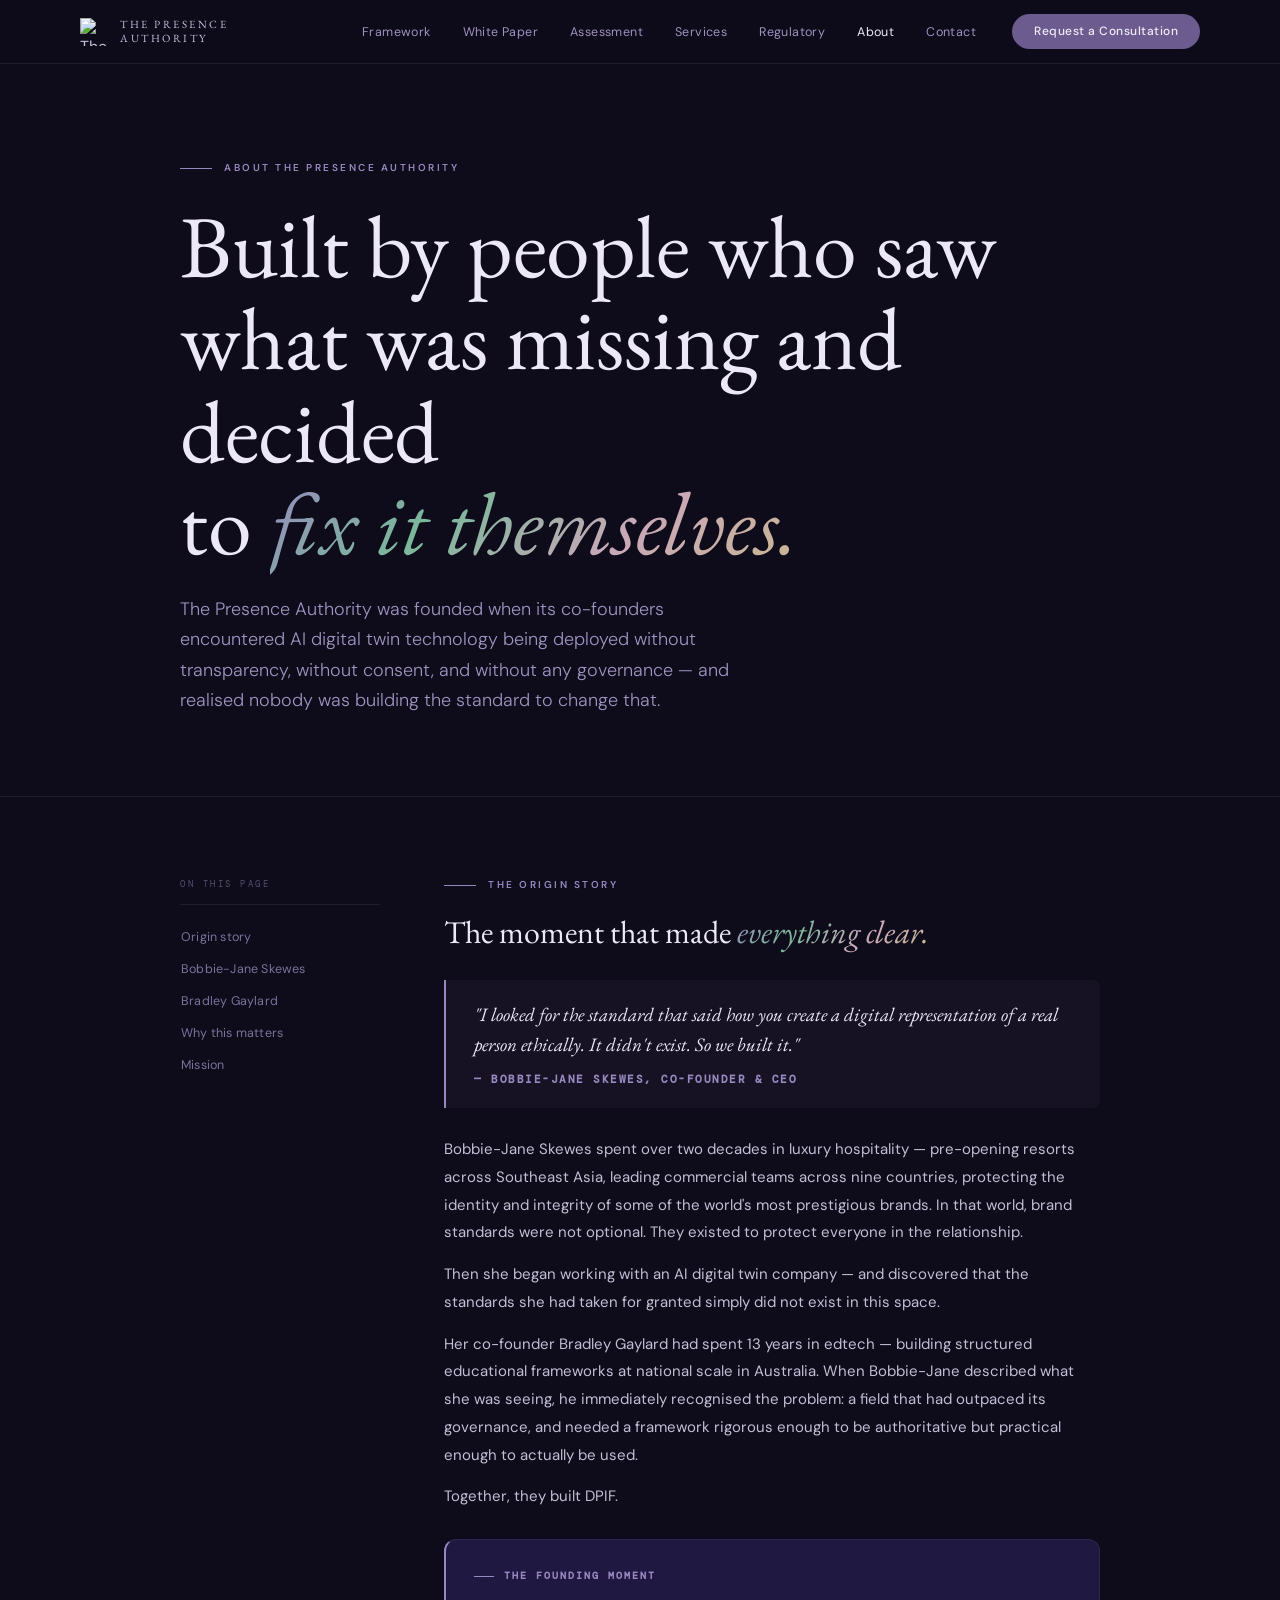
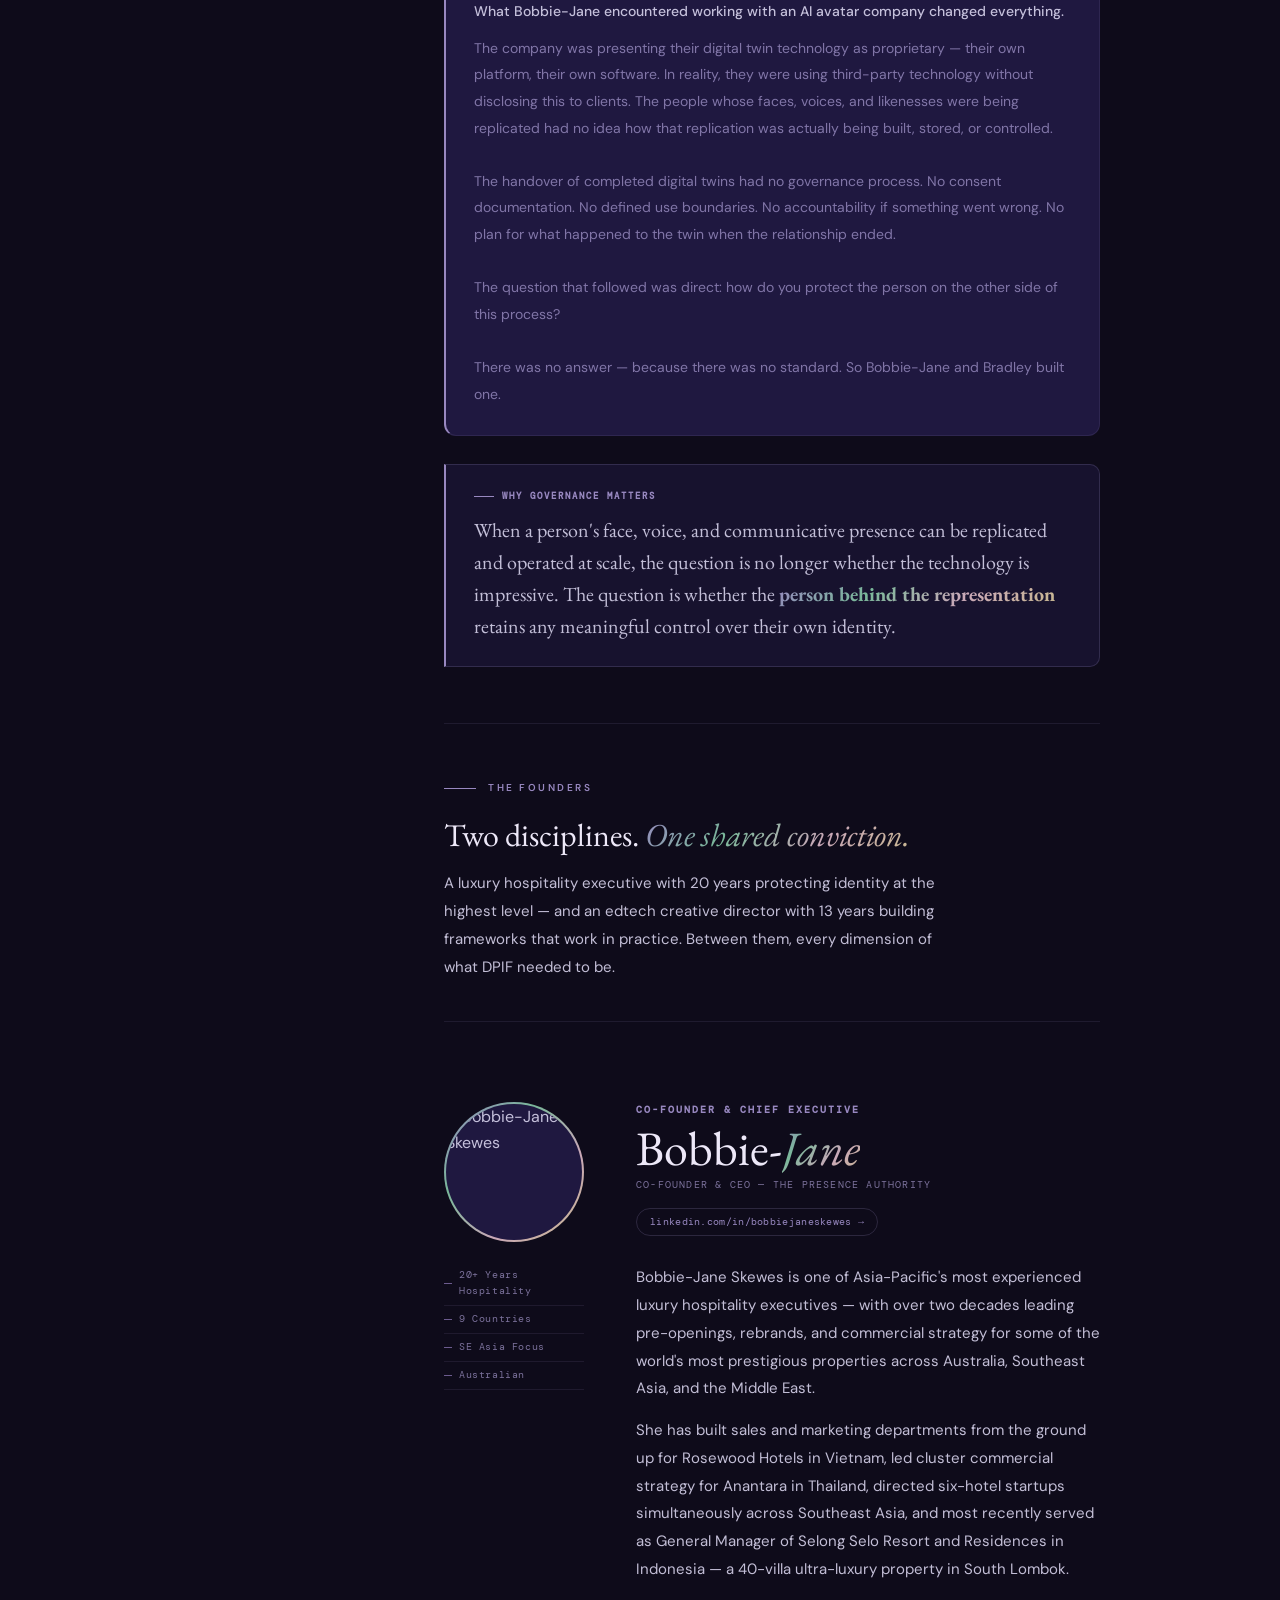
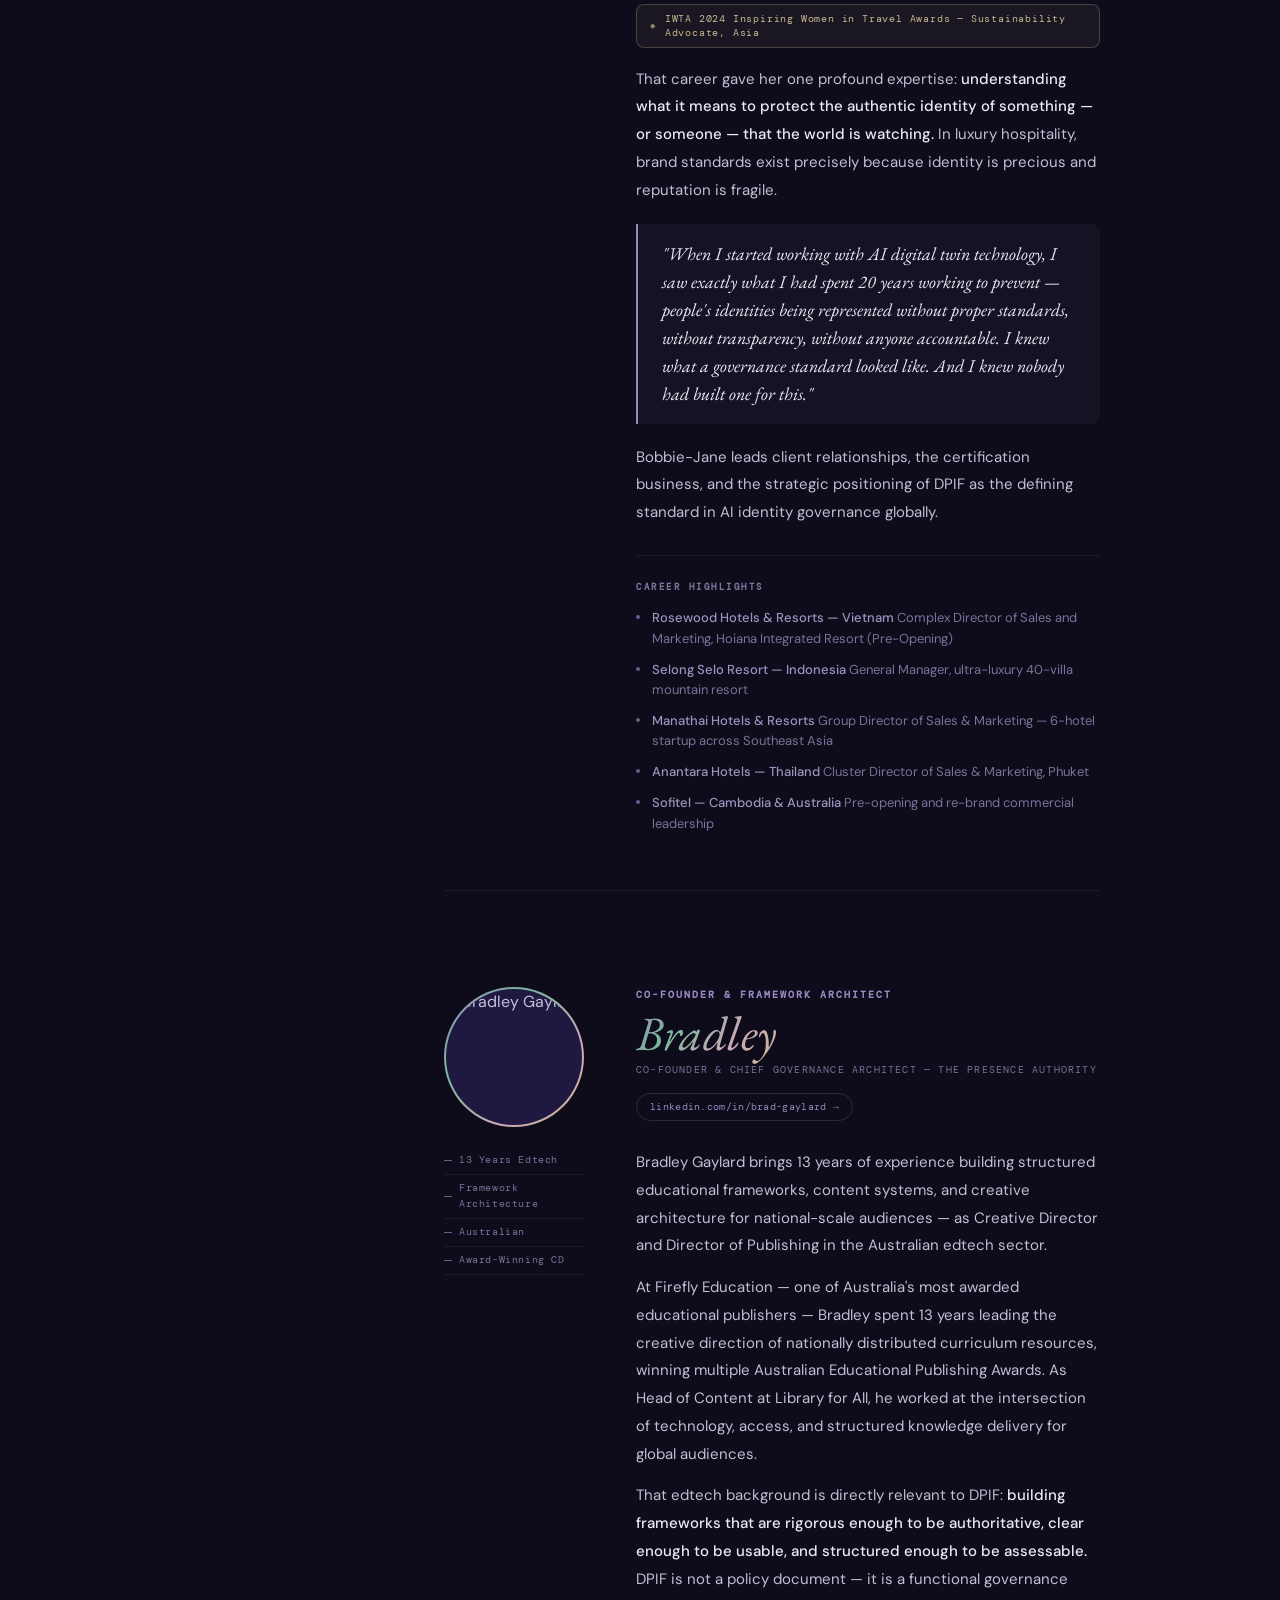
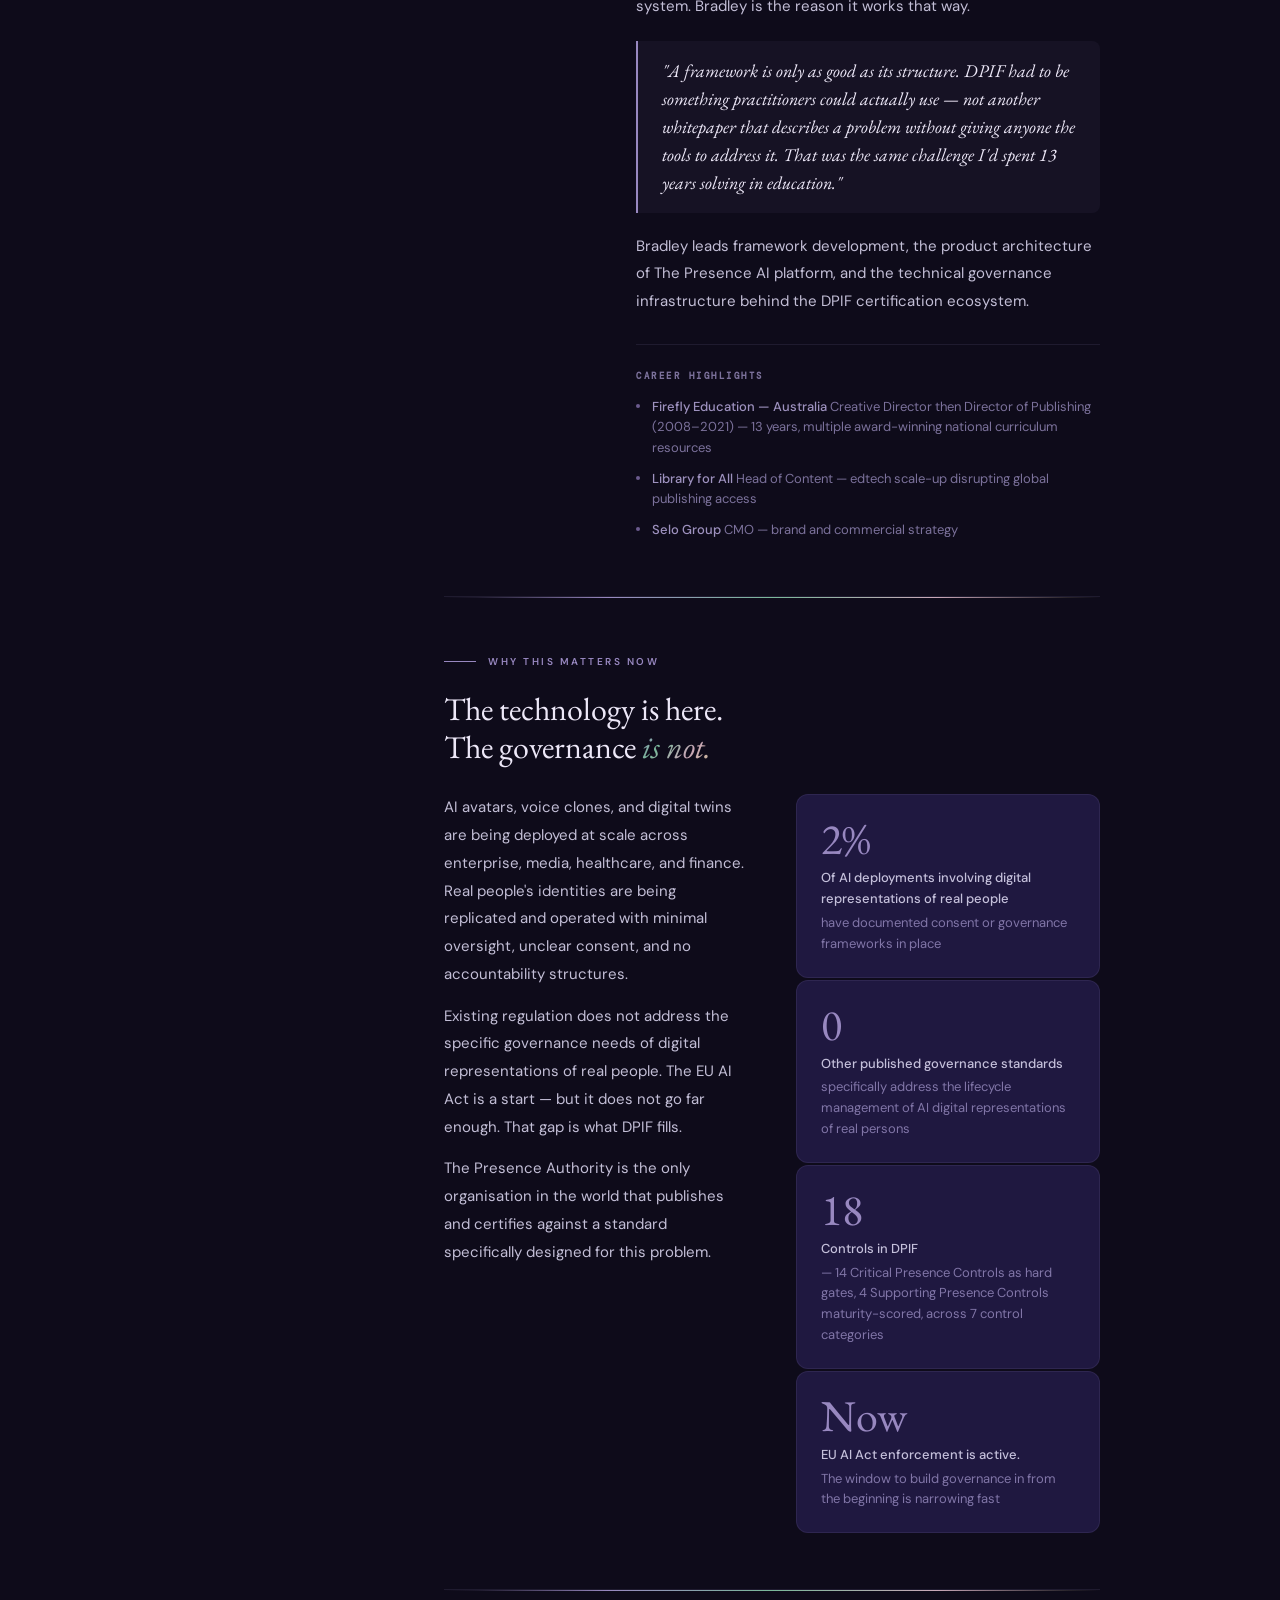
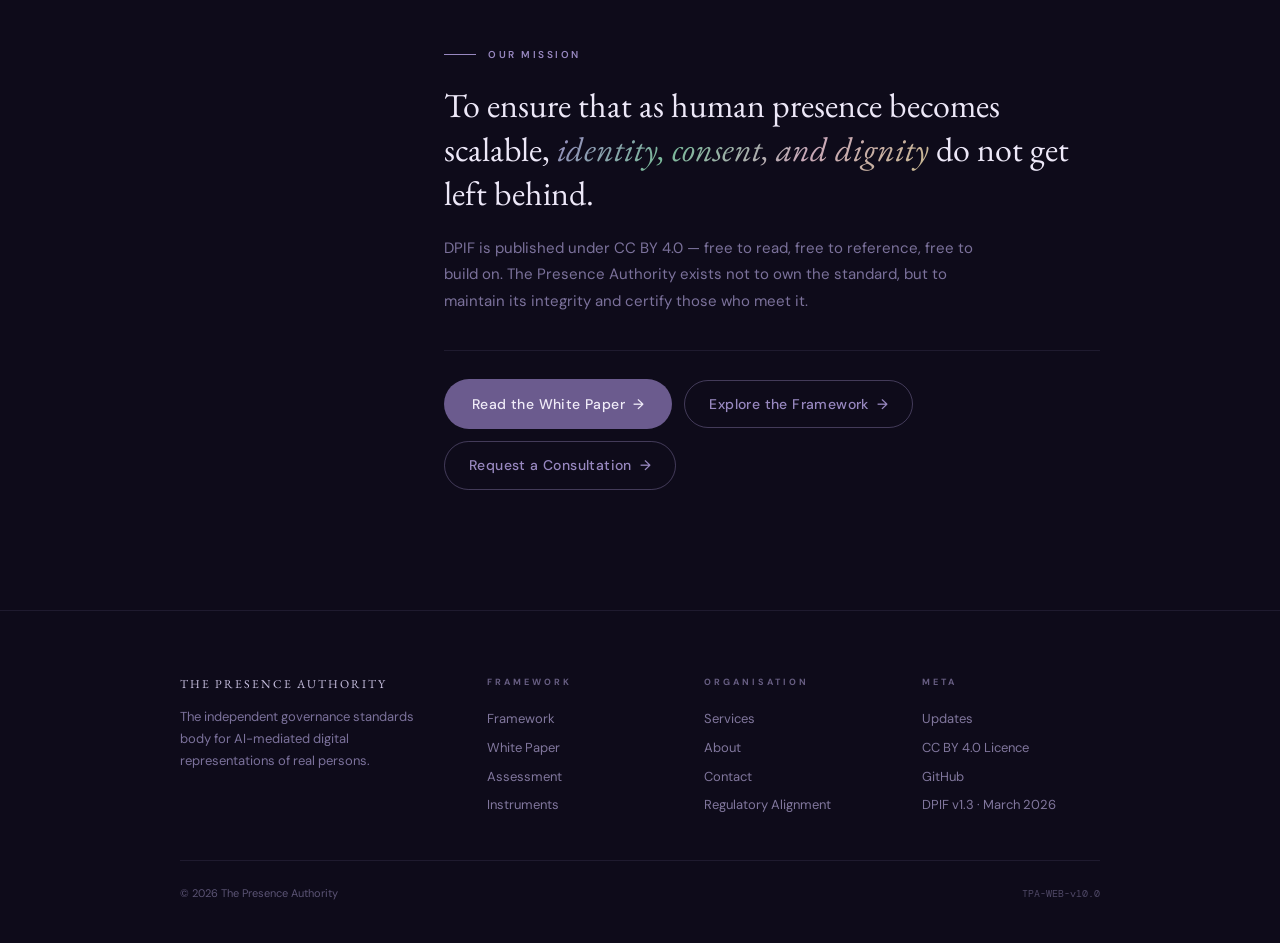
==== site/about.html @ 333753d7 "feat: about page v10 — contact-pattern sidebar, page-layout grid, content-section structure, grad-se" ====
<!DOCTYPE html>
<html lang="en">
<head>
<meta charset="UTF-8">
<meta name="viewport" content="width=device-width,initial-scale=1">
<title>About — The Presence Authority</title>
<meta name="description" content="The Presence Authority was founded when its co-founders encountered AI digital twin technology being deployed without governance — and realised nobody was building the standard to change that. Meet Bobbie-Jane Skewes and Bradley Gaylard.">
<link rel="preconnect" href="https://fonts.googleapis.com">
<link rel="preconnect" href="https://fonts.gstatic.com" crossorigin>
<link href="https://fonts.googleapis.com/css2?family=EB+Garamond:wght@400;500&family=DM+Sans:wght@300;400;500&family=DM+Mono:wght@400&display=swap" rel="stylesheet">
<script type="application/ld+json">
{"@context":"https://schema.org","@type":"AboutPage","name":"About — The Presence Authority","url":"https://thepresenceauthority.pages.dev/about","description":"The Presence Authority is the independent governance standards body for AI-mediated digital representations of real persons. Co-founded by Bobbie-Jane Skewes and Bradley Gaylard in 2025.","about":{"@type":"Organization","name":"The Presence Authority","url":"https://thepresenceauthority.pages.dev","foundingDate":"2025","founders":[{"@type":"Person","name":"Bobbie-Jane Skewes","jobTitle":"Co-Founder & CEO","sameAs":"https://www.linkedin.com/in/bobbiejaneskewes"},{"@type":"Person","name":"Bradley Gaylard","jobTitle":"Co-Founder & Chief Governance Architect","sameAs":"https://www.linkedin.com/in/brad-gaylard"}]}}
</script>
<style>
:root{
  --mid:#0e0b1a;--mid1:#17122e;--mid2:#1f1840;
  --v:#4a3870;--vm:#6b5b8e;--vs:#9888c0;--vp:#f0ecf8;
  --gk:#3d7a5c;--gm:#5a9e7a;--gl:#7ab89a;--gp:#e8f4ef;
  --rm:#c9a8b8;--om:#c8b890;
  --tx:#ede8f8;
  --td:rgba(220,215,240,0.88);
  --tm:rgba(190,176,228,0.82);
  --ts:rgba(176,162,216,0.68);
  --br:rgba(152,136,192,0.12);
  --brm:rgba(152,136,192,0.22);
  --brh:rgba(152,136,192,0.38);
  --fd:'EB Garamond',Georgia,serif;
  --fb:'DM Sans',system-ui,sans-serif;
  --fm:'DM Mono',monospace;
  --gl-left:80px;
  --sidebar-w:200px;
  --sidebar-gap:64px;
}
*,*::before,*::after{box-sizing:border-box;margin:0;padding:0}
html{scroll-behavior:smooth}
body{font-family:var(--fb);background:var(--mid);color:var(--td);line-height:1.6;-webkit-font-smoothing:antialiased;padding-top:64px}
a{color:inherit;text-decoration:none}
img{display:block;max-width:100%}

/* TOPBAR */
.topbar{position:fixed;top:0;left:0;right:0;z-index:500;height:64px;display:flex;align-items:center;padding:0 var(--gl-left);background:rgba(14,11,26,0.88);backdrop-filter:blur(24px);-webkit-backdrop-filter:blur(24px);border-bottom:0.5px solid var(--br);transition:background 0.3s}
.topbar.scrolled{background:rgba(14,11,26,0.97)}
.topbar-logo{display:flex;align-items:center;gap:12px;text-decoration:none;flex-shrink:0}
.topbar-mark{width:28px;height:28px;object-fit:contain}
.topbar-name{font-family:var(--fd);font-size:11px;letter-spacing:2.5px;color:#c8c0e0;text-transform:uppercase;line-height:1.2}
.topbar-nav{display:flex;align-items:center;margin-left:auto}
.topbar-link{padding:8px 16px;font-size:12.5px;font-weight:400;letter-spacing:0.4px;color:var(--tm);text-decoration:none;transition:all 0.2s}
.topbar-link:hover,.topbar-link.active{color:var(--tx)}
.topbar-cta{margin-left:20px;padding:8px 22px;font-family:var(--fb);font-size:12px;font-weight:500;letter-spacing:0.5px;background:var(--vm);color:#f0ecf8;border:none;border-radius:100px;cursor:pointer;transition:all 0.25s;text-decoration:none;white-space:nowrap}
.topbar-cta:hover{background:#7d6ca0;color:#fff;transform:translateY(-1px)}
.nav-toggle{display:none;background:none;border:none;color:var(--tm);cursor:pointer;padding:8px;margin-left:auto}
.nav-toggle svg{width:24px;height:24px;stroke:currentColor;fill:none;stroke-width:1.5}
.mob-menu{display:none;position:fixed;top:64px;right:0;bottom:0;width:280px;background:rgba(14,11,26,0.98);backdrop-filter:blur(24px);border-left:0.5px solid var(--br);padding:32px 28px;flex-direction:column;z-index:499;transform:translateX(100%);transition:transform 0.3s ease}
.mob-menu.open{transform:translateX(0)}
.mob-menu .topbar-link{display:block;padding:14px 0;font-size:15px;border-bottom:0.5px solid var(--br)}
.mob-menu .topbar-cta{margin:24px 0 0;text-align:center;display:block;padding:14px}

/* FOOTER */
.footer{border-top:0.5px solid var(--br);padding:64px 0 40px;background:var(--mid)}
.footer-inner{max-width:1080px;margin:0 auto;padding:0 var(--gl-left)}
.footer-grid{display:grid;grid-template-columns:1.5fr 1fr 1fr 1fr;gap:40px;margin-bottom:40px}
.footer-brand{font-family:var(--fd);font-size:12px;letter-spacing:2px;color:#c8c0e0;text-transform:uppercase;margin-bottom:12px}
.footer-desc{font-size:13px;color:var(--ts);line-height:1.7;max-width:280px}
.footer-heading{font-size:9px;font-weight:700;letter-spacing:3px;text-transform:uppercase;color:rgba(176,162,216,0.55);margin-bottom:16px}
.footer-link{display:block;padding:4px 0;font-size:13px;color:rgba(190,176,228,0.65);text-decoration:none;transition:color 0.2s}
.footer-link:hover{color:var(--tx)}
.footer-bottom{padding-top:24px;border-top:0.5px solid var(--br);display:flex;justify-content:space-between;align-items:center}
.footer-copy{font-size:11px;color:rgba(176,162,216,0.48)}
.footer-ver{font-family:var(--fm);font-size:10px;color:rgba(176,162,216,0.4)}

/* HERO */
.hero{padding:96px 0 80px;border-bottom:0.5px solid var(--br)}
.hero-inner{max-width:1080px;margin:0 auto;padding:0 var(--gl-left)}
.hero-label{font-size:10px;font-weight:600;letter-spacing:2.5px;text-transform:uppercase;color:var(--vs);display:flex;align-items:center;gap:12px;margin-bottom:24px}
.hero-label::before{content:'';width:32px;height:1px;background:var(--vs);flex-shrink:0}
.t-display{font-family:var(--fd);font-size:clamp(52px,7vw,88px);font-weight:400;color:var(--tx);line-height:1.05;margin-bottom:24px}
.t-display em{font-style:italic;background:linear-gradient(135deg,#9888c0,#7ab89a,#c9a8b8,#c8b890);-webkit-background-clip:text;-webkit-text-fill-color:transparent;background-clip:text}
.hero-sub{font-size:18px;font-weight:300;color:var(--tm);line-height:1.7;max-width:560px}

/* GRADIENT SEPARATOR */
.grad-sep{border:none;height:0.5px;background:linear-gradient(90deg,transparent 0%,rgba(152,136,192,0.10) 5%,#9888c0 25%,#7ab89a 50%,#c9a8b8 75%,rgba(200,184,144,0.15) 95%,transparent 100%);margin:0}

/* PAGE LAYOUT */
.page-outer{max-width:1080px;margin:0 auto;padding:0 var(--gl-left)}
.page-layout{display:grid;grid-template-columns:var(--sidebar-w) 1fr;gap:0 var(--sidebar-gap);align-items:start;padding:80px 0 120px}

/* SIDEBAR */
.page-nav{position:sticky;top:88px}
.page-nav-label{font-family:var(--fm);font-size:9px;font-weight:400;letter-spacing:2.5px;text-transform:uppercase;color:rgba(176,162,216,0.45);margin-bottom:16px;padding-bottom:12px;border-bottom:0.5px solid var(--br)}
.page-nav-link{display:block;font-size:12.5px;color:var(--ts);padding:6px 0;letter-spacing:0.2px;transition:color 0.2s;border-left:1.5px solid transparent;padding-left:12px;margin-left:-12px}
.page-nav-link:hover{color:var(--tm)}
.page-nav-link.active{color:var(--vs);border-left-color:var(--vs)}

/* CONTENT SECTIONS */
.content-section{padding:56px 0;border-bottom:0.5px solid var(--br)}
.content-section:last-child{border-bottom:none;padding-bottom:0}
.content-section:first-child{padding-top:0}
.section-label{font-size:10px;font-weight:600;letter-spacing:2.5px;text-transform:uppercase;color:var(--vs);display:flex;align-items:center;gap:12px;margin-bottom:20px}
.section-label::before{content:'';width:32px;height:1px;background:var(--vs);flex-shrink:0}
.section-title{font-family:var(--fd);font-size:32px;font-weight:400;color:var(--tx);line-height:1.2;margin-bottom:16px}
.section-title em{font-style:italic;background:linear-gradient(135deg,#9888c0,#7ab89a,#c9a8b8,#c8b890);-webkit-background-clip:text;-webkit-text-fill-color:transparent;background-clip:text}
.t-body{font-size:15px;color:var(--td);line-height:1.85}

/* PULL QUOTE */
.pull-quote{border-left:2px solid var(--vs);padding:20px 28px;margin:28px 0;background:rgba(152,136,192,0.06);border-radius:0 8px 8px 0}
.pull-quote p{font-family:var(--fd);font-size:19px;font-weight:400;line-height:1.6;color:var(--tx);font-style:italic}
.pull-quote cite{display:block;margin-top:10px;font-size:11px;font-weight:600;letter-spacing:1.5px;text-transform:uppercase;color:var(--vs);font-family:var(--fm);font-style:normal}

/* CALLOUT BLOCK */
.callout-block{background:var(--mid1);border:0.5px solid var(--brm);border-left:2px solid var(--vs);border-radius:0 10px 10px 0;padding:24px 28px;margin-top:28px}
.callout-eyebrow{font-family:var(--fm);font-size:9px;font-weight:600;letter-spacing:2px;text-transform:uppercase;color:var(--vs);margin-bottom:10px;display:flex;align-items:center;gap:8px}
.callout-eyebrow::before{content:'';width:20px;height:1px;background:var(--vs);flex-shrink:0}
.callout-text{font-family:var(--fd);font-size:clamp(16px,1.6vw,20px);line-height:1.6;color:var(--td)}
.callout-text strong{background:linear-gradient(135deg,#9888c0,#7ab89a,#c9a8b8,#c8b890);-webkit-background-clip:text;-webkit-text-fill-color:transparent;background-clip:text}

/* MOMENT CARD */
.moment-card{background:var(--mid2);border:0.5px solid var(--br);border-radius:12px;border-left:2px solid var(--vs);padding:28px;margin:28px 0}
.moment-card-label{font-size:10px;font-weight:600;letter-spacing:2px;text-transform:uppercase;color:var(--vs);font-family:var(--fm);margin-bottom:14px;display:flex;align-items:center;gap:10px}
.moment-card-label::before{content:'';width:20px;height:1px;background:var(--vs);flex-shrink:0}
.moment-card-text{font-size:14px;line-height:1.9;color:var(--ts)}
.moment-card-text strong{color:var(--td);font-weight:500;display:block;margin-bottom:10px;font-size:14px}

/* FOUNDERS INTRO */
.founders-intro{padding-top:56px;margin-bottom:40px;padding-bottom:40px;border-bottom:0.5px solid var(--br)}

/* FOUNDER BLOCK */
.founder-block{display:grid;grid-template-columns:152px 1fr;gap:40px;align-items:start;padding:40px 0;border-bottom:0.5px solid var(--br)}
.founder-block:last-of-type{border-bottom:none;padding-bottom:0}
.founder-sidebar-col{display:flex;flex-direction:column;align-items:flex-start;position:sticky;top:88px}
.founder-photo-wrap{width:140px;height:140px;border-radius:50%;padding:2px;background:linear-gradient(135deg,#9888c0,#7ab89a,#c9a8b8,#c8b890);margin-bottom:20px;flex-shrink:0}
.founder-photo-inner{width:100%;height:100%;border-radius:50%;overflow:hidden;background:var(--mid2)}
.founder-photo-inner img{width:100%;height:100%;object-fit:cover;object-position:center top}
.founder-tags{display:flex;flex-direction:column;width:140px}
.founder-tag{font-size:9.5px;letter-spacing:0.6px;color:var(--ts);font-family:var(--fm);display:flex;align-items:center;gap:7px;padding:6px 0;border-bottom:0.5px solid var(--br)}
.founder-tag::before{content:'';width:8px;height:1px;background:var(--vm);flex-shrink:0}
.founder-bio-eyebrow{font-size:10px;font-weight:600;letter-spacing:2px;text-transform:uppercase;color:var(--vs);font-family:var(--fm);margin-bottom:6px}
.founder-name{font-family:var(--fd);font-size:48px;font-weight:400;line-height:1;color:var(--tx);margin-bottom:5px}
.founder-name em{font-style:italic;background:linear-gradient(135deg,#9888c0,#7ab89a,#c9a8b8,#c8b890);-webkit-background-clip:text;-webkit-text-fill-color:transparent;background-clip:text}
.founder-role{font-size:10px;letter-spacing:1.2px;text-transform:uppercase;color:var(--ts);font-family:var(--fm);margin-bottom:14px}
.founder-linkedin{display:inline-flex;align-items:center;gap:7px;font-size:10px;font-family:var(--fm);color:var(--vs);letter-spacing:0.3px;border:0.5px solid var(--brm);border-radius:100px;padding:5px 13px;margin-bottom:28px;transition:all 0.2s}
.founder-linkedin:hover{border-color:var(--vs);color:var(--vp)}
.bio-p{font-size:15px;line-height:1.85;color:var(--td);margin-bottom:14px}
.bio-p strong{color:var(--tx);font-weight:500}
.bio-quote{border-left:2px solid var(--vs);padding:16px 24px;margin:20px 0;background:rgba(152,136,192,0.06);border-radius:0 8px 8px 0}
.bio-quote p{font-family:var(--fd);font-size:18px;font-weight:400;line-height:1.55;color:var(--tx);font-style:italic}
.award-tag{display:inline-flex;align-items:center;gap:9px;font-family:var(--fm);font-size:10px;letter-spacing:0.8px;color:var(--om);border:0.5px solid rgba(200,184,144,0.28);background:rgba(200,184,144,0.07);border-radius:8px;padding:7px 13px;margin:6px 0 18px;line-height:1.4}
.award-tag::before{content:'◆';font-size:7px;opacity:0.7;flex-shrink:0}
.career-strip{margin-top:28px;padding-top:24px;border-top:0.5px solid var(--br)}
.career-label{font-size:9px;font-weight:600;letter-spacing:2.5px;text-transform:uppercase;color:var(--ts);font-family:var(--fm);margin-bottom:14px}
.career-items{display:flex;flex-direction:column;gap:11px}
.career-item{display:flex;gap:12px;align-items:flex-start}
.career-dot{width:4px;height:4px;border-radius:50%;background:var(--vm);flex-shrink:0;margin-top:7px}
.career-text{font-size:13px;color:var(--ts);line-height:1.55}
.career-text strong{color:var(--tm);font-weight:500}

/* WHY */
.why-grid{display:grid;grid-template-columns:1fr 1fr;gap:48px;align-items:start}
.stat-stack{display:flex;flex-direction:column;gap:2px}
.stat-card{background:var(--mid2);border:0.5px solid var(--br);border-radius:12px;padding:22px 24px;transition:border-color 0.25s}
.stat-card:hover{border-color:var(--brm)}
.stat-num{font-family:var(--fd);font-size:44px;font-weight:400;color:var(--vs);line-height:1;margin-bottom:7px}
.stat-label{font-size:13px;line-height:1.6;color:var(--ts)}
.stat-label strong{color:var(--td);display:block;margin-bottom:3px;font-weight:500}

/* MISSION */
.mission-statement{font-family:var(--fd);font-size:clamp(22px,3vw,34px);font-weight:400;line-height:1.3;color:var(--tx);margin:20px 0 20px}
.mission-statement em{font-style:italic;background:linear-gradient(135deg,#9888c0,#7ab89a,#c9a8b8,#c8b890);-webkit-background-clip:text;-webkit-text-fill-color:transparent;background-clip:text}
.mission-sub{font-size:15px;line-height:1.75;color:var(--ts);max-width:540px;margin-bottom:36px}
.cta-row{display:flex;align-items:center;gap:12px;flex-wrap:wrap;padding-top:28px;border-top:0.5px solid var(--br)}

/* BUTTONS */
.btn{display:inline-flex;align-items:center;gap:8px;font-family:var(--fb);font-weight:500;letter-spacing:0.4px;border-radius:100px;text-decoration:none;transition:all 0.25s;cursor:pointer;border:none}
.btn-p{background:var(--vm);color:#f0ecf8;padding:14px 28px;font-size:14px}
.btn-p:hover{background:#7d6ca0;color:#fff;transform:translateY(-1px)}
.btn-g{background:transparent;color:var(--vs);padding:12px 24px;font-size:14px;border:0.5px solid var(--brh)}
.btn-g:hover{border-color:var(--vs);color:var(--tx)}
.btn-arrow::after{content:' →'}

/* RESPONSIVE */
@media(max-width:1024px){:root{--gl-left:40px;--sidebar-gap:48px}}
@media(max-width:900px){
  .topbar-nav,.topbar-cta{display:none}
  .nav-toggle{display:block}
  .mob-menu{display:flex}
  .page-layout{grid-template-columns:1fr;padding:56px 0 80px}
  .page-nav{display:none}
  .why-grid{grid-template-columns:1fr;gap:40px}
  .founder-block{grid-template-columns:1fr;gap:28px}
  .founder-sidebar-col{position:static;flex-direction:row;align-items:center;gap:20px;flex-wrap:wrap}
  .founder-tags{width:auto;flex-direction:row;flex-wrap:wrap}
  .founder-tag{border-bottom:none;padding:4px 8px}
  .footer-grid{grid-template-columns:1fr 1fr;gap:32px}
}
@media(max-width:640px){
  :root{--gl-left:24px}
  .hero{padding:72px 0 56px}
  .founder-name{font-size:38px}
  .founder-photo-wrap{width:100px;height:100px}
  .footer-grid{grid-template-columns:1fr}
  .cta-row{flex-direction:column;align-items:flex-start}
}
@media(max-width:480px){:root{--gl-left:16px}}
</style>
</head>
<body>

<nav class="topbar" id="topbar">
  <a href="/" class="topbar-logo">
    <img src="https://pub-b09d0e49daa44353a978b47c9766659e.r2.dev/mandala/icon/tpa-mandala-icon-v1-trans-500x500.png" alt="The Presence Authority" class="topbar-mark">
    <span class="topbar-name">The Presence<br>Authority</span>
  </a>
  <div class="topbar-nav">
    <a href="/framework" class="topbar-link">Framework</a>
    <a href="/white-paper" class="topbar-link">White Paper</a>
    <a href="/assessment" class="topbar-link">Assessment</a>
    <a href="/services" class="topbar-link">Services</a>
    <a href="/regulatory-alignment" class="topbar-link">Regulatory</a>
    <a href="/about" class="topbar-link active">About</a>
    <a href="/contact" class="topbar-link">Contact</a>
  </div>
  <a href="https://calendly.com/bradley-thepresenceauthority/30min" class="topbar-cta" target="_blank" rel="noopener">Request a Consultation</a>
  <button class="nav-toggle" id="navToggle" aria-label="Menu">
    <svg viewBox="0 0 24 24"><line x1="3" y1="6" x2="21" y2="6"/><line x1="3" y1="12" x2="21" y2="12"/><line x1="3" y1="18" x2="21" y2="18"/></svg>
  </button>
</nav>
<div class="mob-menu" id="mobMenu">
  <a href="/framework" class="topbar-link">Framework</a>
  <a href="/white-paper" class="topbar-link">White Paper</a>
  <a href="/assessment" class="topbar-link">Assessment</a>
  <a href="/services" class="topbar-link">Services</a>
  <a href="/regulatory-alignment" class="topbar-link">Regulatory</a>
  <a href="/about" class="topbar-link active">About</a>
  <a href="/contact" class="topbar-link">Contact</a>
  <a href="https://calendly.com/bradley-thepresenceauthority/30min" class="topbar-cta" target="_blank" rel="noopener">Request a Consultation</a>
</div>

<!-- HERO (full-bleed, no sidebar) -->
<div class="hero">
  <div class="hero-inner">
    <div class="hero-label">About The Presence Authority</div>
    <h1 class="t-display">Built by people who saw<br>what was missing and decided<br>to <em>fix it themselves.</em></h1>
    <p class="hero-sub">The Presence Authority was founded when its co-founders encountered AI digital twin technology being deployed without transparency, without consent, and without any governance — and realised nobody was building the standard to change that.</p>
  </div>
</div>

<hr class="grad-sep">

<!-- BODY: SIDEBAR + MAIN -->
<div class="page-outer">
  <div class="page-layout">

    <nav class="page-nav" aria-label="On this page">
      <div class="page-nav-label">On this page</div>
      <a href="#origin"      class="page-nav-link">Origin story</a>
      <a href="#bobbie-jane" class="page-nav-link">Bobbie-Jane Skewes</a>
      <a href="#bradley"     class="page-nav-link">Bradley Gaylard</a>
      <a href="#why"         class="page-nav-link">Why this matters</a>
      <a href="#mission"     class="page-nav-link">Mission</a>
    </nav>

    <main>

      <!-- ORIGIN STORY -->
      <section class="content-section" id="origin">
        <span class="section-label">The Origin Story</span>
        <h2 class="section-title">The moment that made <em>everything clear.</em></h2>
        <div class="pull-quote">
          <p>"I looked for the standard that said how you create a digital representation of a real person ethically. It didn't exist. So we built it."</p>
          <cite>— Bobbie-Jane Skewes, Co-Founder &amp; CEO</cite>
        </div>
        <p class="t-body" style="margin-bottom:14px">Bobbie-Jane Skewes spent over two decades in luxury hospitality — pre-opening resorts across Southeast Asia, leading commercial teams across nine countries, protecting the identity and integrity of some of the world's most prestigious brands. In that world, brand standards were not optional. They existed to protect everyone in the relationship.</p>
        <p class="t-body" style="margin-bottom:14px">Then she began working with an AI digital twin company — and discovered that the standards she had taken for granted simply did not exist in this space.</p>
        <p class="t-body" style="margin-bottom:14px">Her co-founder Bradley Gaylard had spent 13 years in edtech — building structured educational frameworks at national scale in Australia. When Bobbie-Jane described what she was seeing, he immediately recognised the problem: a field that had outpaced its governance, and needed a framework rigorous enough to be authoritative but practical enough to actually be used.</p>
        <p class="t-body" style="margin-bottom:28px">Together, they built DPIF.</p>
        <div class="moment-card">
          <div class="moment-card-label">The Founding Moment</div>
          <div class="moment-card-text">
            <strong>What Bobbie-Jane encountered working with an AI avatar company changed everything.</strong>
            The company was presenting their digital twin technology as proprietary — their own platform, their own software. In reality, they were using third-party technology without disclosing this to clients. The people whose faces, voices, and likenesses were being replicated had no idea how that replication was actually being built, stored, or controlled.<br><br>
            The handover of completed digital twins had no governance process. No consent documentation. No defined use boundaries. No accountability if something went wrong. No plan for what happened to the twin when the relationship ended.<br><br>
            The question that followed was direct: how do you protect the person on the other side of this process?<br><br>
            There was no answer — because there was no standard. So Bobbie-Jane and Bradley built one.
          </div>
        </div>
        <div class="callout-block">
          <div class="callout-eyebrow">Why Governance Matters</div>
          <p class="callout-text">When a person's face, voice, and communicative presence can be replicated and operated at scale, the question is no longer whether the technology is impressive. The question is whether the <strong>person behind the representation</strong> retains any meaningful control over their own identity.</p>
        </div>
      </section>

      <hr class="grad-sep">

      <!-- FOUNDERS INTRO -->
      <div class="founders-intro">
        <span class="section-label">The Founders</span>
        <h2 class="section-title">Two disciplines. <em>One shared conviction.</em></h2>
        <p class="t-body" style="max-width:520px;margin-top:4px">A luxury hospitality executive with 20 years protecting identity at the highest level — and an edtech creative director with 13 years building frameworks that work in practice. Between them, every dimension of what DPIF needed to be.</p>
      </div>

      <!-- BOBBIE-JANE -->
      <section class="content-section" id="bobbie-jane" style="padding-top:0;border-top:none">
        <div class="founder-block">
          <div class="founder-sidebar-col">
            <div class="founder-photo-wrap">
              <div class="founder-photo-inner">
                <img src="https://pub-b09d0e49daa44353a978b47c9766659e.r2.dev/Profiles/bobbie_profile.jpg" alt="Bobbie-Jane Skewes">
              </div>
            </div>
            <div class="founder-tags">
              <span class="founder-tag">20+ Years Hospitality</span>
              <span class="founder-tag">9 Countries</span>
              <span class="founder-tag">SE Asia Focus</span>
              <span class="founder-tag">Australian</span>
            </div>
          </div>
          <div>
            <div class="founder-bio-eyebrow">Co-Founder &amp; Chief Executive</div>
            <div class="founder-name">Bobbie-<em>Jane</em></div>
            <div class="founder-role">Co-Founder &amp; CEO — The Presence Authority</div>
            <a href="https://www.linkedin.com/in/bobbiejaneskewes" class="founder-linkedin" target="_blank" rel="noopener">linkedin.com/in/bobbiejaneskewes →</a>
            <p class="bio-p">Bobbie-Jane Skewes is one of Asia-Pacific's most experienced luxury hospitality executives — with over two decades leading pre-openings, rebrands, and commercial strategy for some of the world's most prestigious properties across Australia, Southeast Asia, and the Middle East.</p>
            <p class="bio-p">She has built sales and marketing departments from the ground up for Rosewood Hotels in Vietnam, led cluster commercial strategy for Anantara in Thailand, directed six-hotel startups simultaneously across Southeast Asia, and most recently served as General Manager of Selong Selo Resort and Residences in Indonesia — a 40-villa ultra-luxury property in South Lombok.</p>
            <div class="award-tag">IWTA 2024 Inspiring Women in Travel Awards — Sustainability Advocate, Asia</div>
            <p class="bio-p">That career gave her one profound expertise: <strong>understanding what it means to protect the authentic identity of something — or someone — that the world is watching.</strong> In luxury hospitality, brand standards exist precisely because identity is precious and reputation is fragile.</p>
            <div class="bio-quote">
              <p>"When I started working with AI digital twin technology, I saw exactly what I had spent 20 years working to prevent — people's identities being represented without proper standards, without transparency, without anyone accountable. I knew what a governance standard looked like. And I knew nobody had built one for this."</p>
            </div>
            <p class="bio-p">Bobbie-Jane leads client relationships, the certification business, and the strategic positioning of DPIF as the defining standard in AI identity governance globally.</p>
            <div class="career-strip">
              <div class="career-label">Career Highlights</div>
              <div class="career-items">
                <div class="career-item"><div class="career-dot"></div><div class="career-text"><strong>Rosewood Hotels &amp; Resorts — Vietnam</strong> Complex Director of Sales and Marketing, Hoiana Integrated Resort (Pre-Opening)</div></div>
                <div class="career-item"><div class="career-dot"></div><div class="career-text"><strong>Selong Selo Resort — Indonesia</strong> General Manager, ultra-luxury 40-villa mountain resort</div></div>
                <div class="career-item"><div class="career-dot"></div><div class="career-text"><strong>Manathai Hotels &amp; Resorts</strong> Group Director of Sales &amp; Marketing — 6-hotel startup across Southeast Asia</div></div>
                <div class="career-item"><div class="career-dot"></div><div class="career-text"><strong>Anantara Hotels — Thailand</strong> Cluster Director of Sales &amp; Marketing, Phuket</div></div>
                <div class="career-item"><div class="career-dot"></div><div class="career-text"><strong>Sofitel — Cambodia &amp; Australia</strong> Pre-opening and re-brand commercial leadership</div></div>
              </div>
            </div>
          </div>
        </div>
      </section>

      <hr class="grad-sep">

      <!-- BRADLEY -->
      <section class="content-section" id="bradley">
        <div class="founder-block" style="border-bottom:none;padding-bottom:0">
          <div class="founder-sidebar-col">
            <div class="founder-photo-wrap">
              <div class="founder-photo-inner">
                <img src="https://pub-b09d0e49daa44353a978b47c9766659e.r2.dev/Profiles/brad_profile.jpg" alt="Bradley Gaylard">
              </div>
            </div>
            <div class="founder-tags">
              <span class="founder-tag">13 Years Edtech</span>
              <span class="founder-tag">Framework Architecture</span>
              <span class="founder-tag">Australian</span>
              <span class="founder-tag">Award-Winning CD</span>
            </div>
          </div>
          <div>
            <div class="founder-bio-eyebrow">Co-Founder &amp; Framework Architect</div>
            <div class="founder-name"><em>Bradley</em></div>
            <div class="founder-role">Co-Founder &amp; Chief Governance Architect — The Presence Authority</div>
            <a href="https://www.linkedin.com/in/brad-gaylard" class="founder-linkedin" target="_blank" rel="noopener">linkedin.com/in/brad-gaylard →</a>
            <p class="bio-p">Bradley Gaylard brings 13 years of experience building structured educational frameworks, content systems, and creative architecture for national-scale audiences — as Creative Director and Director of Publishing in the Australian edtech sector.</p>
            <p class="bio-p">At Firefly Education — one of Australia's most awarded educational publishers — Bradley spent 13 years leading the creative direction of nationally distributed curriculum resources, winning multiple Australian Educational Publishing Awards. As Head of Content at Library for All, he worked at the intersection of technology, access, and structured knowledge delivery for global audiences.</p>
            <p class="bio-p">That edtech background is directly relevant to DPIF: <strong>building frameworks that are rigorous enough to be authoritative, clear enough to be usable, and structured enough to be assessable.</strong> DPIF is not a policy document — it is a functional governance system. Bradley is the reason it works that way.</p>
            <div class="bio-quote">
              <p>"A framework is only as good as its structure. DPIF had to be something practitioners could actually use — not another whitepaper that describes a problem without giving anyone the tools to address it. That was the same challenge I'd spent 13 years solving in education."</p>
            </div>
            <p class="bio-p">Bradley leads framework development, the product architecture of The Presence AI platform, and the technical governance infrastructure behind the DPIF certification ecosystem.</p>
            <div class="career-strip">
              <div class="career-label">Career Highlights</div>
              <div class="career-items">
                <div class="career-item"><div class="career-dot"></div><div class="career-text"><strong>Firefly Education — Australia</strong> Creative Director then Director of Publishing (2008–2021) — 13 years, multiple award-winning national curriculum resources</div></div>
                <div class="career-item"><div class="career-dot"></div><div class="career-text"><strong>Library for All</strong> Head of Content — edtech scale-up disrupting global publishing access</div></div>
                <div class="career-item"><div class="career-dot"></div><div class="career-text"><strong>Selo Group</strong> CMO — brand and commercial strategy</div></div>
              </div>
            </div>
          </div>
        </div>
      </section>

      <hr class="grad-sep">

      <!-- WHY THIS MATTERS -->
      <section class="content-section" id="why">
        <span class="section-label">Why This Matters Now</span>
        <h2 class="section-title">The technology is here.<br>The governance <em>is not.</em></h2>
        <div class="why-grid" style="margin-top:28px">
          <div>
            <p class="t-body" style="margin-bottom:14px">AI avatars, voice clones, and digital twins are being deployed at scale across enterprise, media, healthcare, and finance. Real people's identities are being replicated and operated with minimal oversight, unclear consent, and no accountability structures.</p>
            <p class="t-body" style="margin-bottom:14px">Existing regulation does not address the specific governance needs of digital representations of real people. The EU AI Act is a start — but it does not go far enough. That gap is what DPIF fills.</p>
            <p class="t-body">The Presence Authority is the only organisation in the world that publishes and certifies against a standard specifically designed for this problem.</p>
          </div>
          <div class="stat-stack">
            <div class="stat-card"><div class="stat-num">2%</div><div class="stat-label"><strong>Of AI deployments involving digital representations of real people</strong> have documented consent or governance frameworks in place</div></div>
            <div class="stat-card"><div class="stat-num">0</div><div class="stat-label"><strong>Other published governance standards</strong> specifically address the lifecycle management of AI digital representations of real persons</div></div>
            <div class="stat-card"><div class="stat-num">18</div><div class="stat-label"><strong>Controls in DPIF</strong> — 14 Critical Presence Controls as hard gates, 4 Supporting Presence Controls maturity-scored, across 7 control categories</div></div>
            <div class="stat-card"><div class="stat-num">Now</div><div class="stat-label"><strong>EU AI Act enforcement is active.</strong> The window to build governance in from the beginning is narrowing fast</div></div>
          </div>
        </div>
      </section>

      <hr class="grad-sep">

      <!-- MISSION -->
      <section class="content-section" id="mission">
        <span class="section-label">Our Mission</span>
        <div class="mission-statement">To ensure that as human presence becomes scalable, <em>identity, consent, and dignity</em> do not get left behind.</div>
        <p class="mission-sub">DPIF is published under CC BY 4.0 — free to read, free to reference, free to build on. The Presence Authority exists not to own the standard, but to maintain its integrity and certify those who meet it.</p>
        <div class="cta-row">
          <a href="/white-paper" class="btn btn-p btn-arrow">Read the White Paper</a>
          <a href="/framework" class="btn btn-g btn-arrow">Explore the Framework</a>
          <a href="https://calendly.com/bradley-thepresenceauthority/30min" class="btn btn-g btn-arrow" target="_blank" rel="noopener">Request a Consultation</a>
        </div>
      </section>

    </main>
  </div>
</div>

<footer class="footer">
  <div class="footer-inner">
    <div class="footer-grid">
      <div>
        <div class="footer-brand">The Presence Authority</div>
        <p class="footer-desc">The independent governance standards body for AI-mediated digital representations of real persons.</p>
      </div>
      <div>
        <div class="footer-heading">Framework</div>
        <a href="/framework" class="footer-link">Framework</a>
        <a href="/white-paper" class="footer-link">White Paper</a>
        <a href="/assessment" class="footer-link">Assessment</a>
        <a href="/framework#instruments" class="footer-link">Instruments</a>
      </div>
      <div>
        <div class="footer-heading">Organisation</div>
        <a href="/services" class="footer-link">Services</a>
        <a href="/about" class="footer-link">About</a>
        <a href="/contact" class="footer-link">Contact</a>
        <a href="/regulatory-alignment" class="footer-link">Regulatory Alignment</a>
      </div>
      <div>
        <div class="footer-heading">Meta</div>
        <a href="/updates" class="footer-link">Updates</a>
        <a href="https://creativecommons.org/licenses/by/4.0/deed.en" class="footer-link">CC BY 4.0 Licence</a>
        <a href="https://github.com/PresenceAuthority/DPIF" class="footer-link">GitHub</a>
        <span class="footer-link" style="cursor:default">DPIF v1.3 · March 2026</span>
      </div>
    </div>
    <div class="footer-bottom">
      <span class="footer-copy">© 2026 The Presence Authority</span>
      <span class="footer-ver">TPA-WEB-v10.0</span>
    </div>
  </div>
</footer>

<script>
const topbar = document.getElementById('topbar');
let ticking = false;
window.addEventListener('scroll', () => {
  if (!ticking) {
    requestAnimationFrame(() => {
      topbar.classList.toggle('scrolled', window.scrollY > 20);
      ticking = false;
    });
    ticking = true;
  }
}, { passive: true });

document.getElementById('navToggle').addEventListener('click', () => {
  document.getElementById('mobMenu').classList.toggle('open');
});

/* Sidebar active state — identical to contact page */
const sections = document.querySelectorAll('[id]');
const navLinks = document.querySelectorAll('.page-nav-link');
const observer = new IntersectionObserver((entries) => {
  entries.forEach(entry => {
    if (entry.isIntersecting) {
      navLinks.forEach(l => l.classList.remove('active'));
      const active = document.querySelector(`.page-nav-link[href="#${entry.target.id}"]`);
      if (active) active.classList.add('active');
    }
  });
}, { rootMargin: '-20% 0px -70% 0px' });
sections.forEach(s => observer.observe(s));
</script>
</body>
</html>
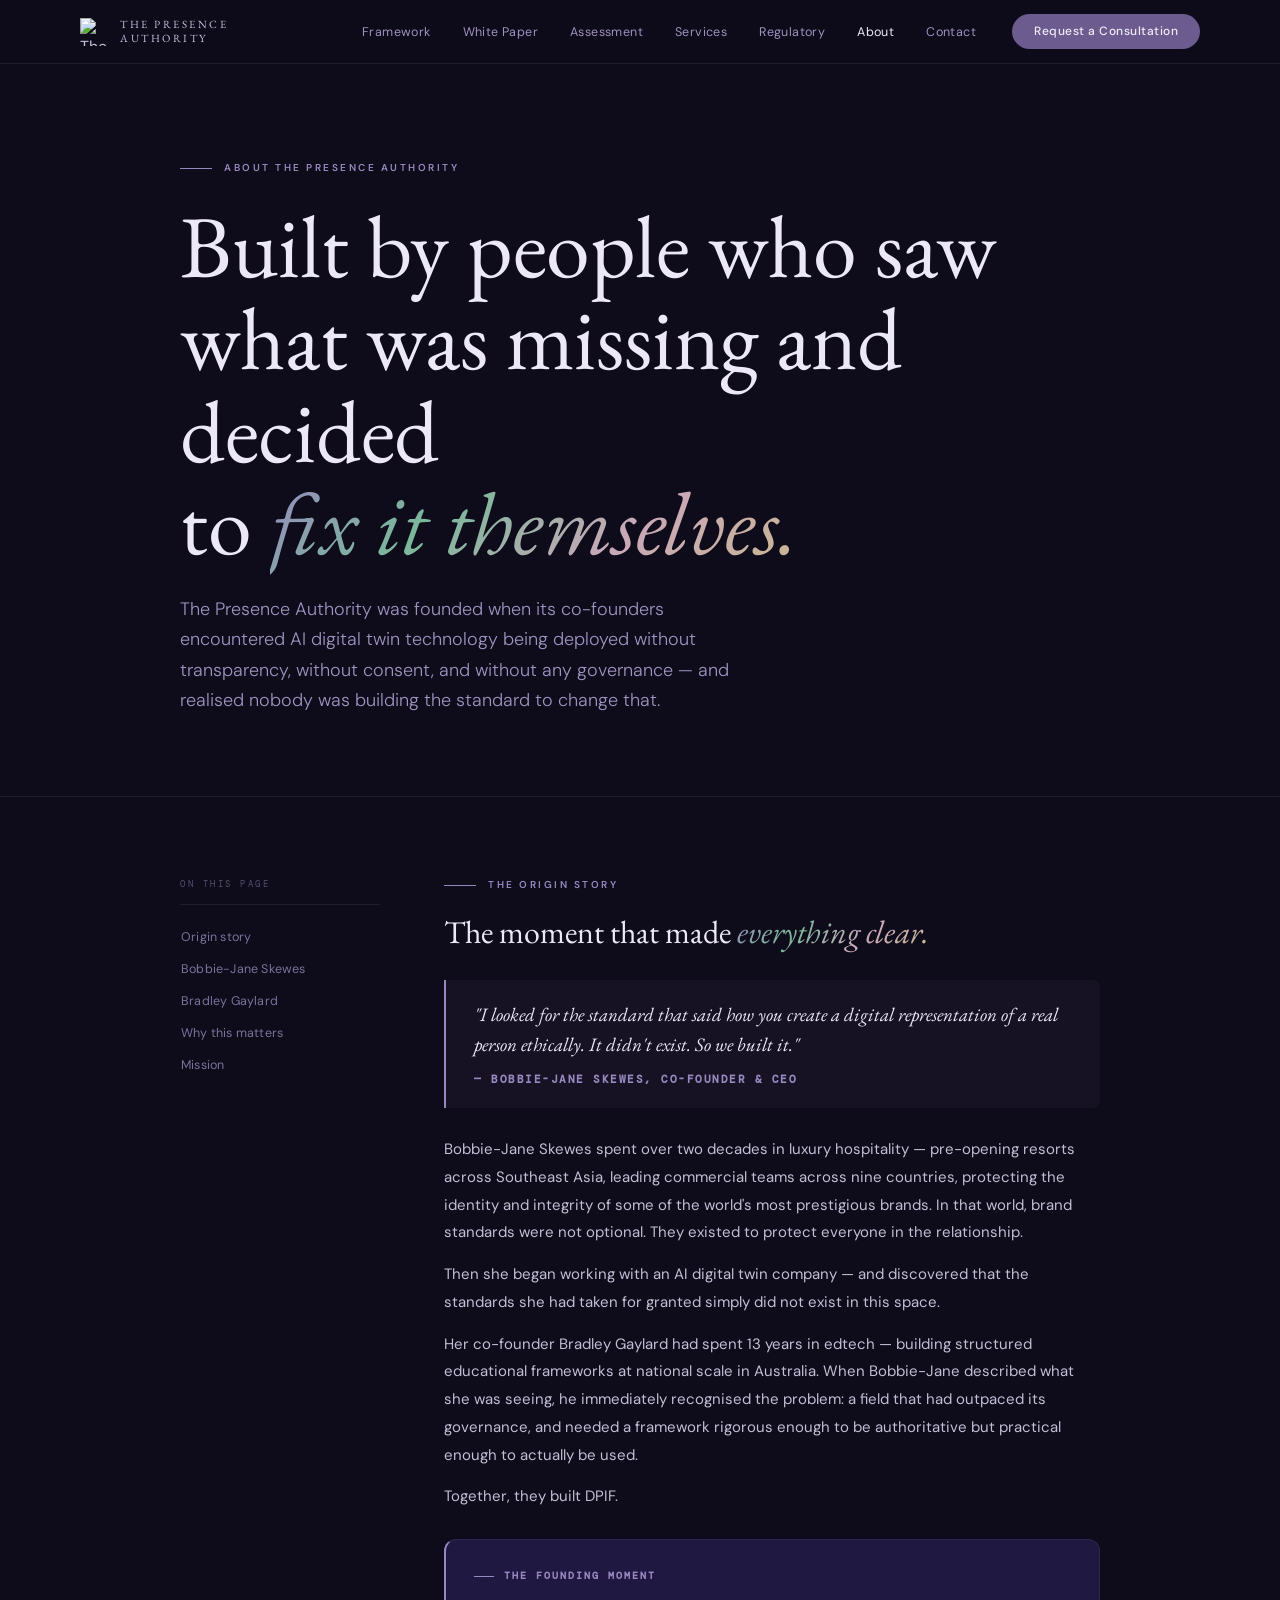
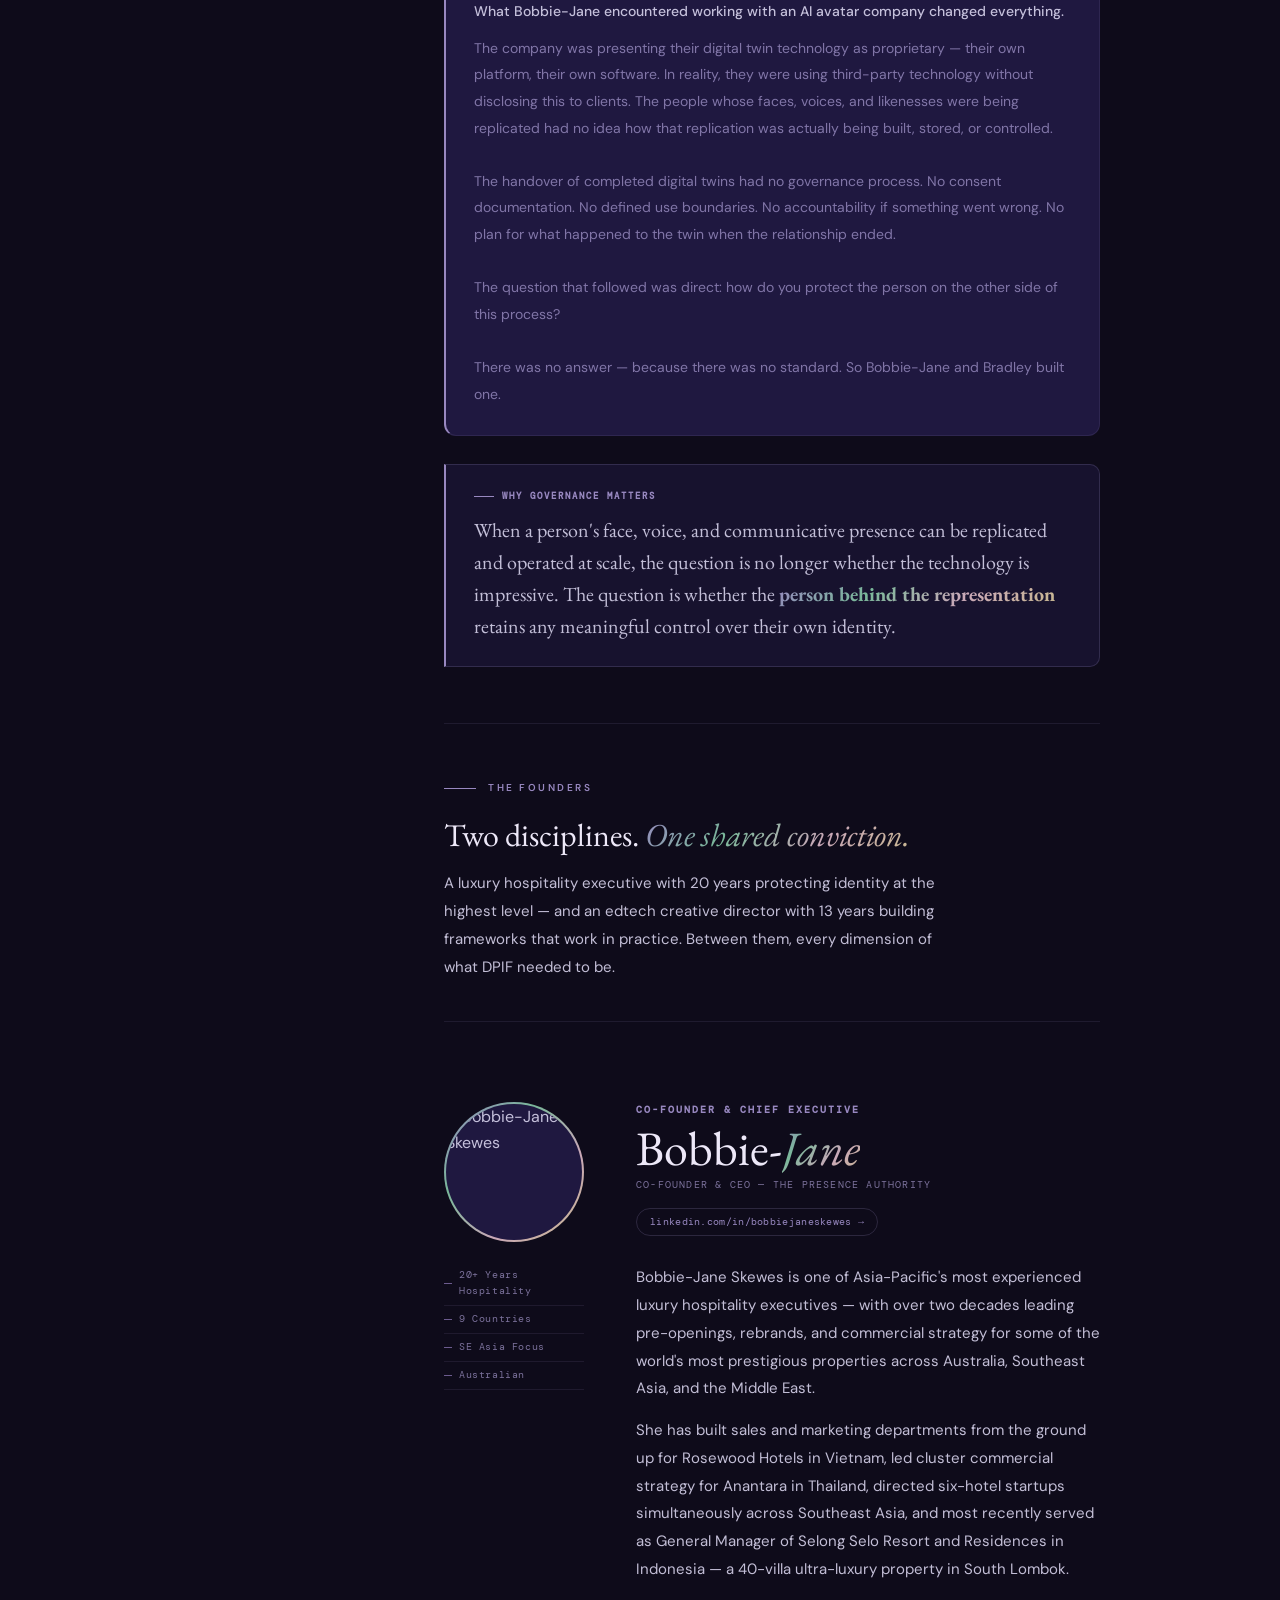
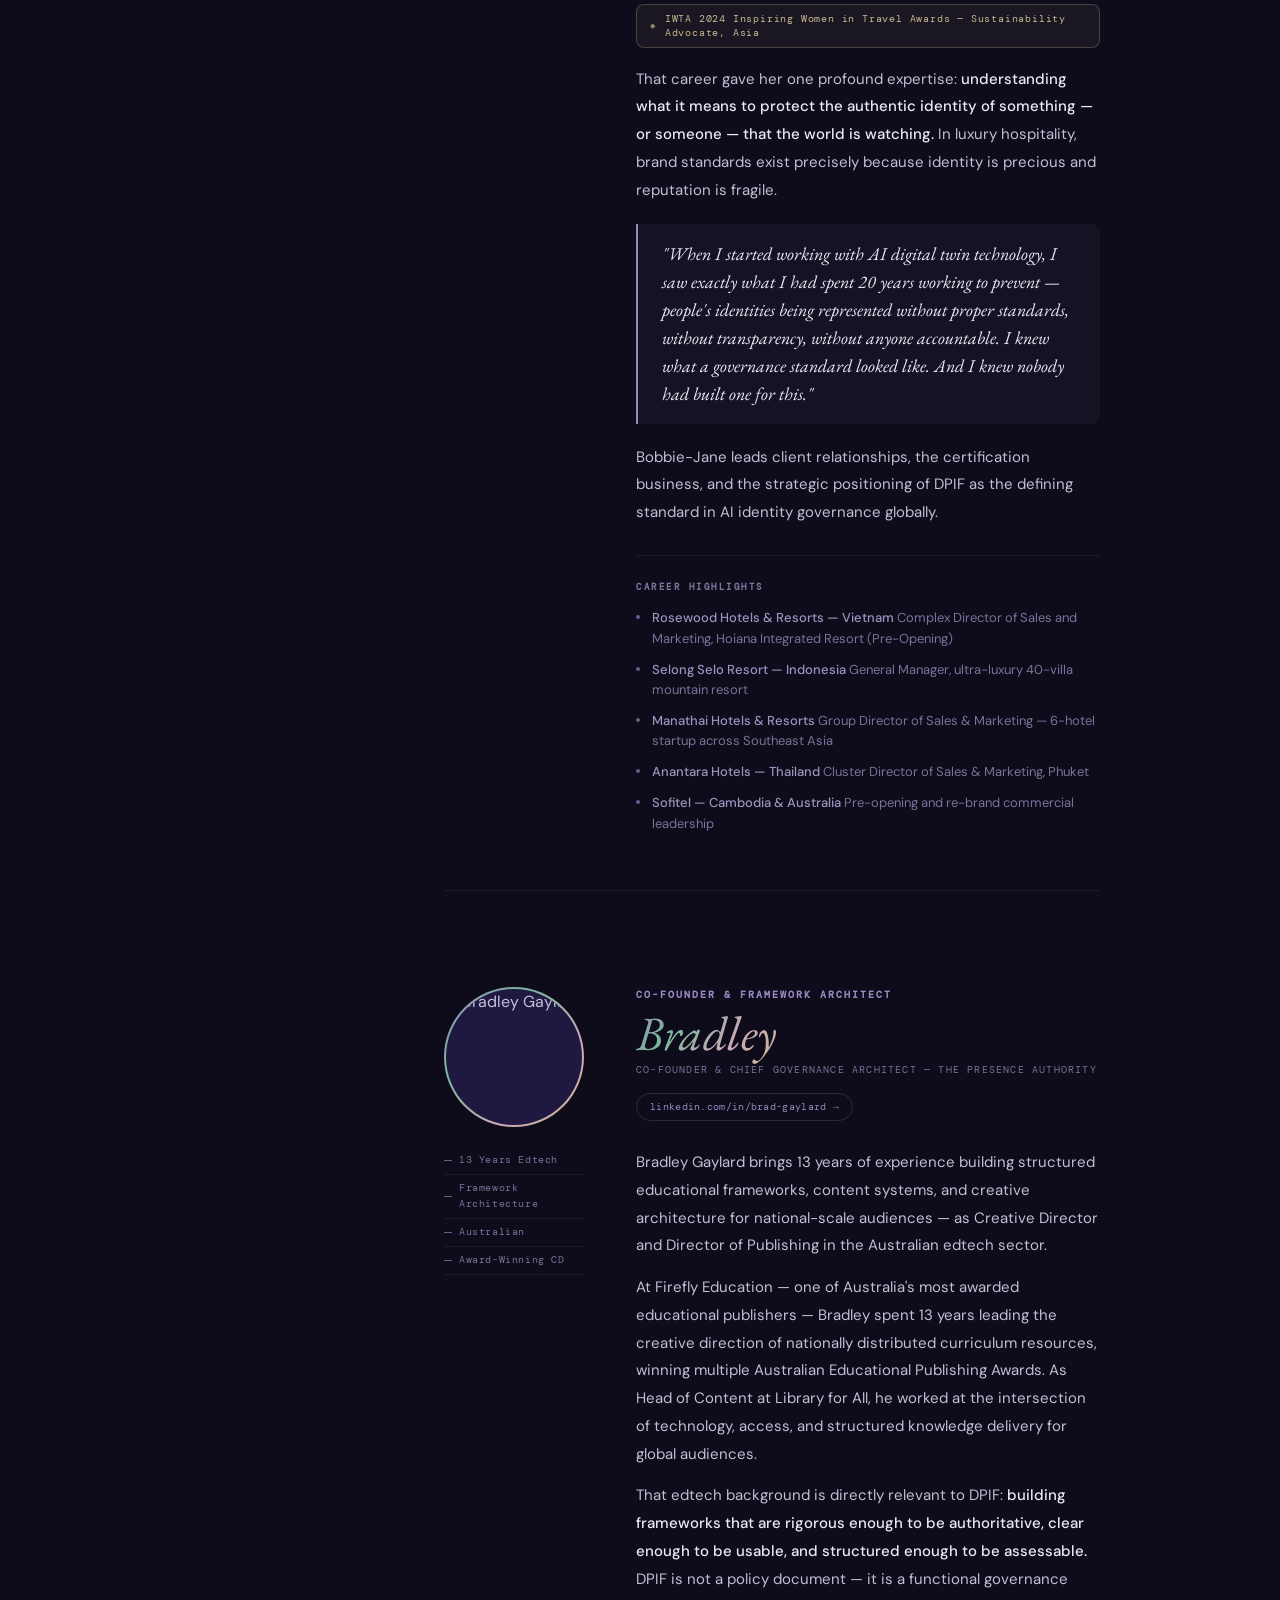
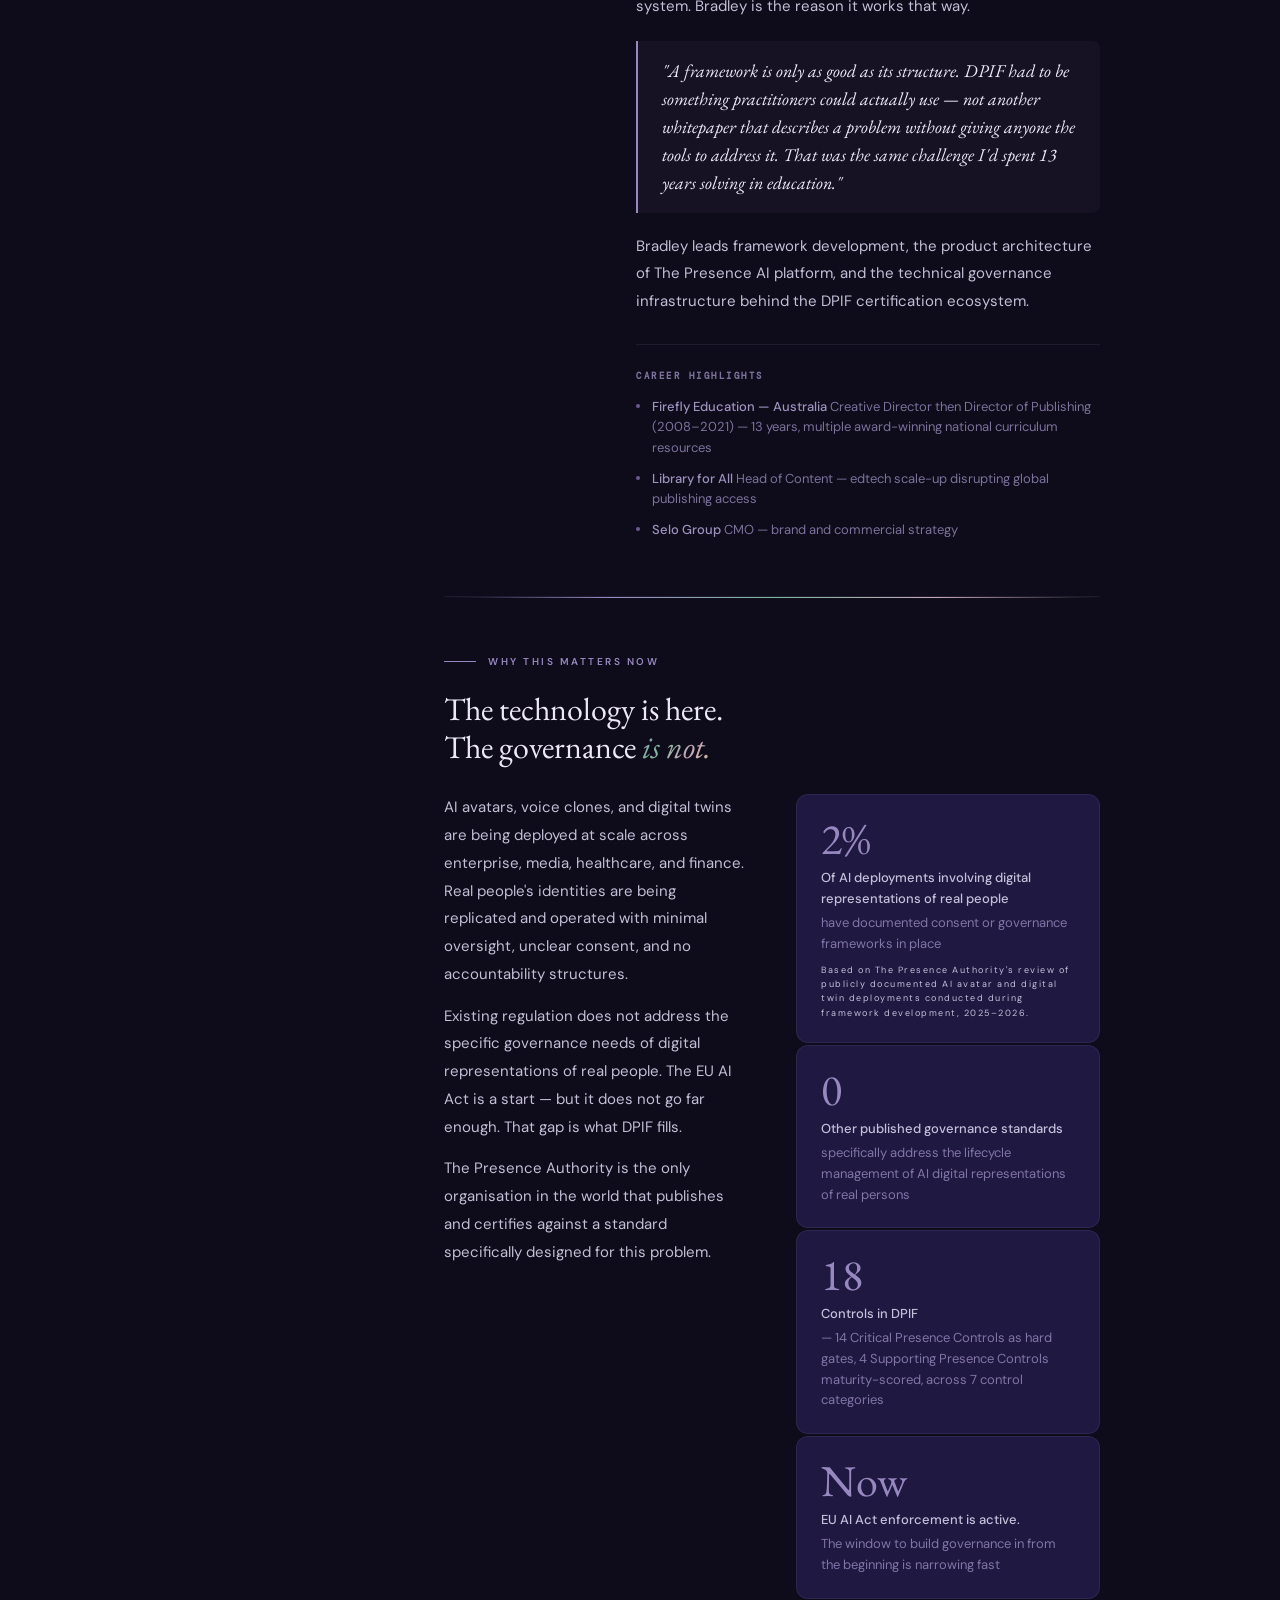
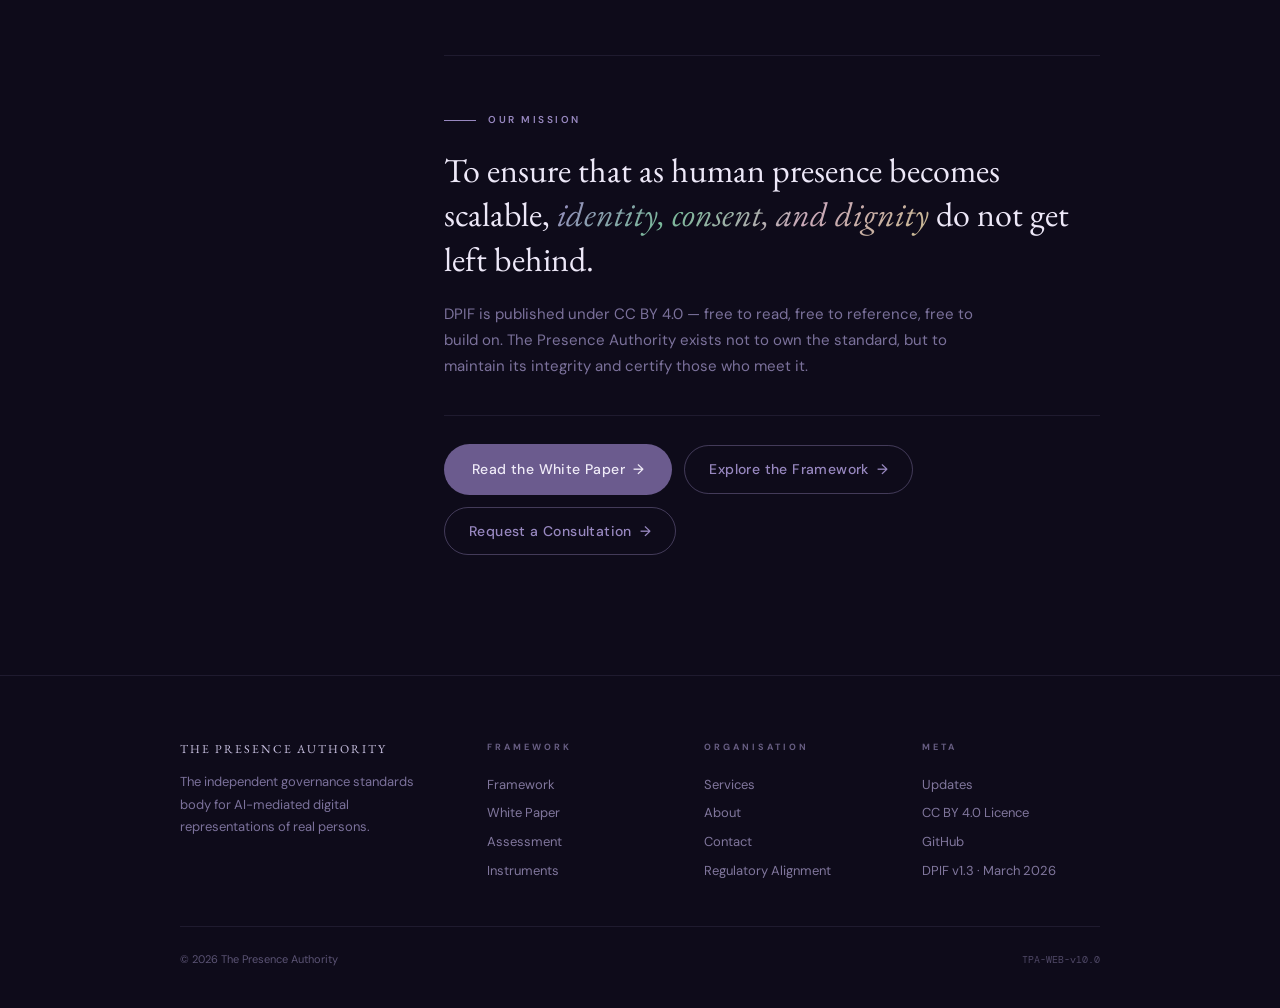
==== commit 869ae115: "fix: pre-launch multi-page edits v6 — section reorder, audience targeting, friction signals, pilot r" ====
--- a/site/about.html
+++ b/site/about.html
@@ -395,7 +395,7 @@
             <p class="t-body">The Presence Authority is the only organisation in the world that publishes and certifies against a standard specifically designed for this problem.</p>
           </div>
           <div class="stat-stack">
-            <div class="stat-card"><div class="stat-num">2%</div><div class="stat-label"><strong>Of AI deployments involving digital representations of real people</strong> have documented consent or governance frameworks in place</div></div>
+            <div class="stat-card"><div class="stat-num">2%</div><div class="stat-label"><strong>Of AI deployments involving digital representations of real people</strong> have documented consent or governance frameworks in place</div><span class="t-meta" style="display:block;margin-top:8px;font-size:9px;letter-spacing:1.5px;">Based on The Presence Authority's review of publicly documented AI avatar and digital twin deployments conducted during framework development, 2025–2026.</span></div>
             <div class="stat-card"><div class="stat-num">0</div><div class="stat-label"><strong>Other published governance standards</strong> specifically address the lifecycle management of AI digital representations of real persons</div></div>
             <div class="stat-card"><div class="stat-num">18</div><div class="stat-label"><strong>Controls in DPIF</strong> — 14 Critical Presence Controls as hard gates, 4 Supporting Presence Controls maturity-scored, across 7 control categories</div></div>
             <div class="stat-card"><div class="stat-num">Now</div><div class="stat-label"><strong>EU AI Act enforcement is active.</strong> The window to build governance in from the beginning is narrowing fast</div></div>
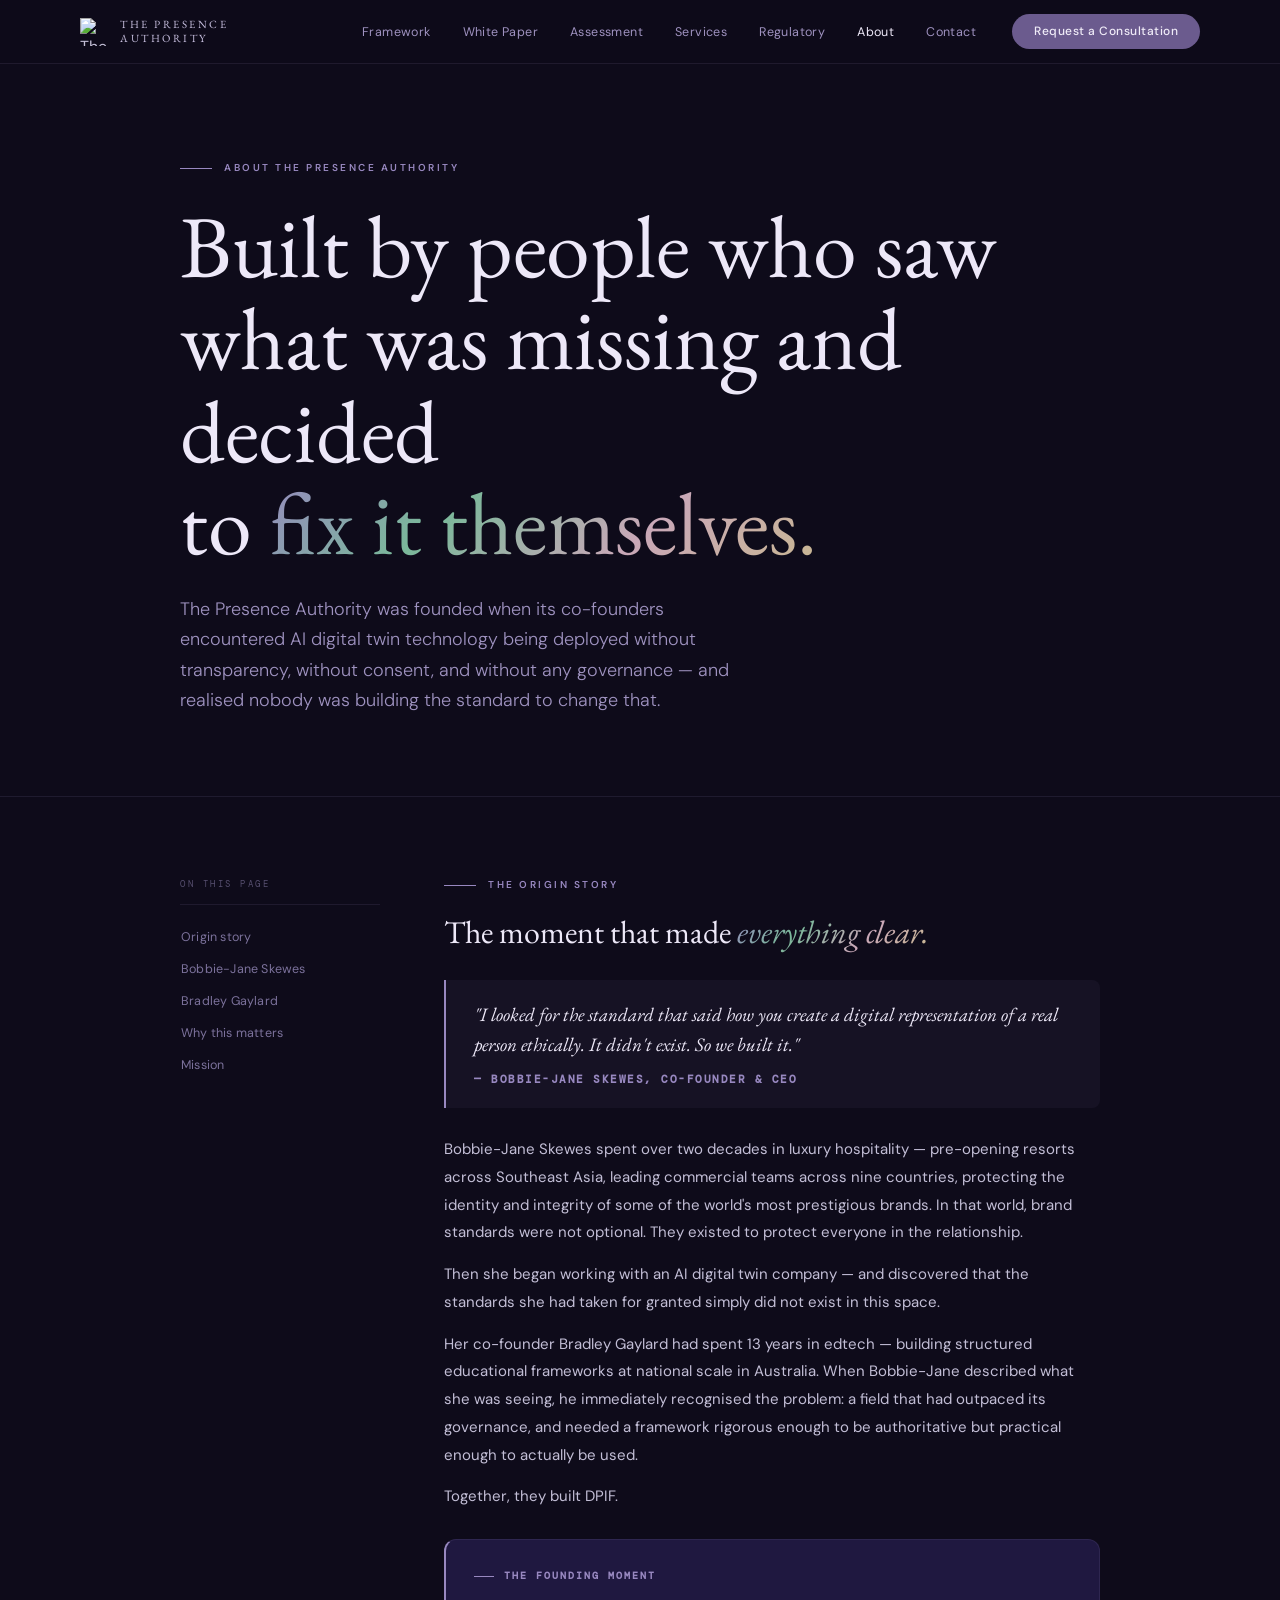
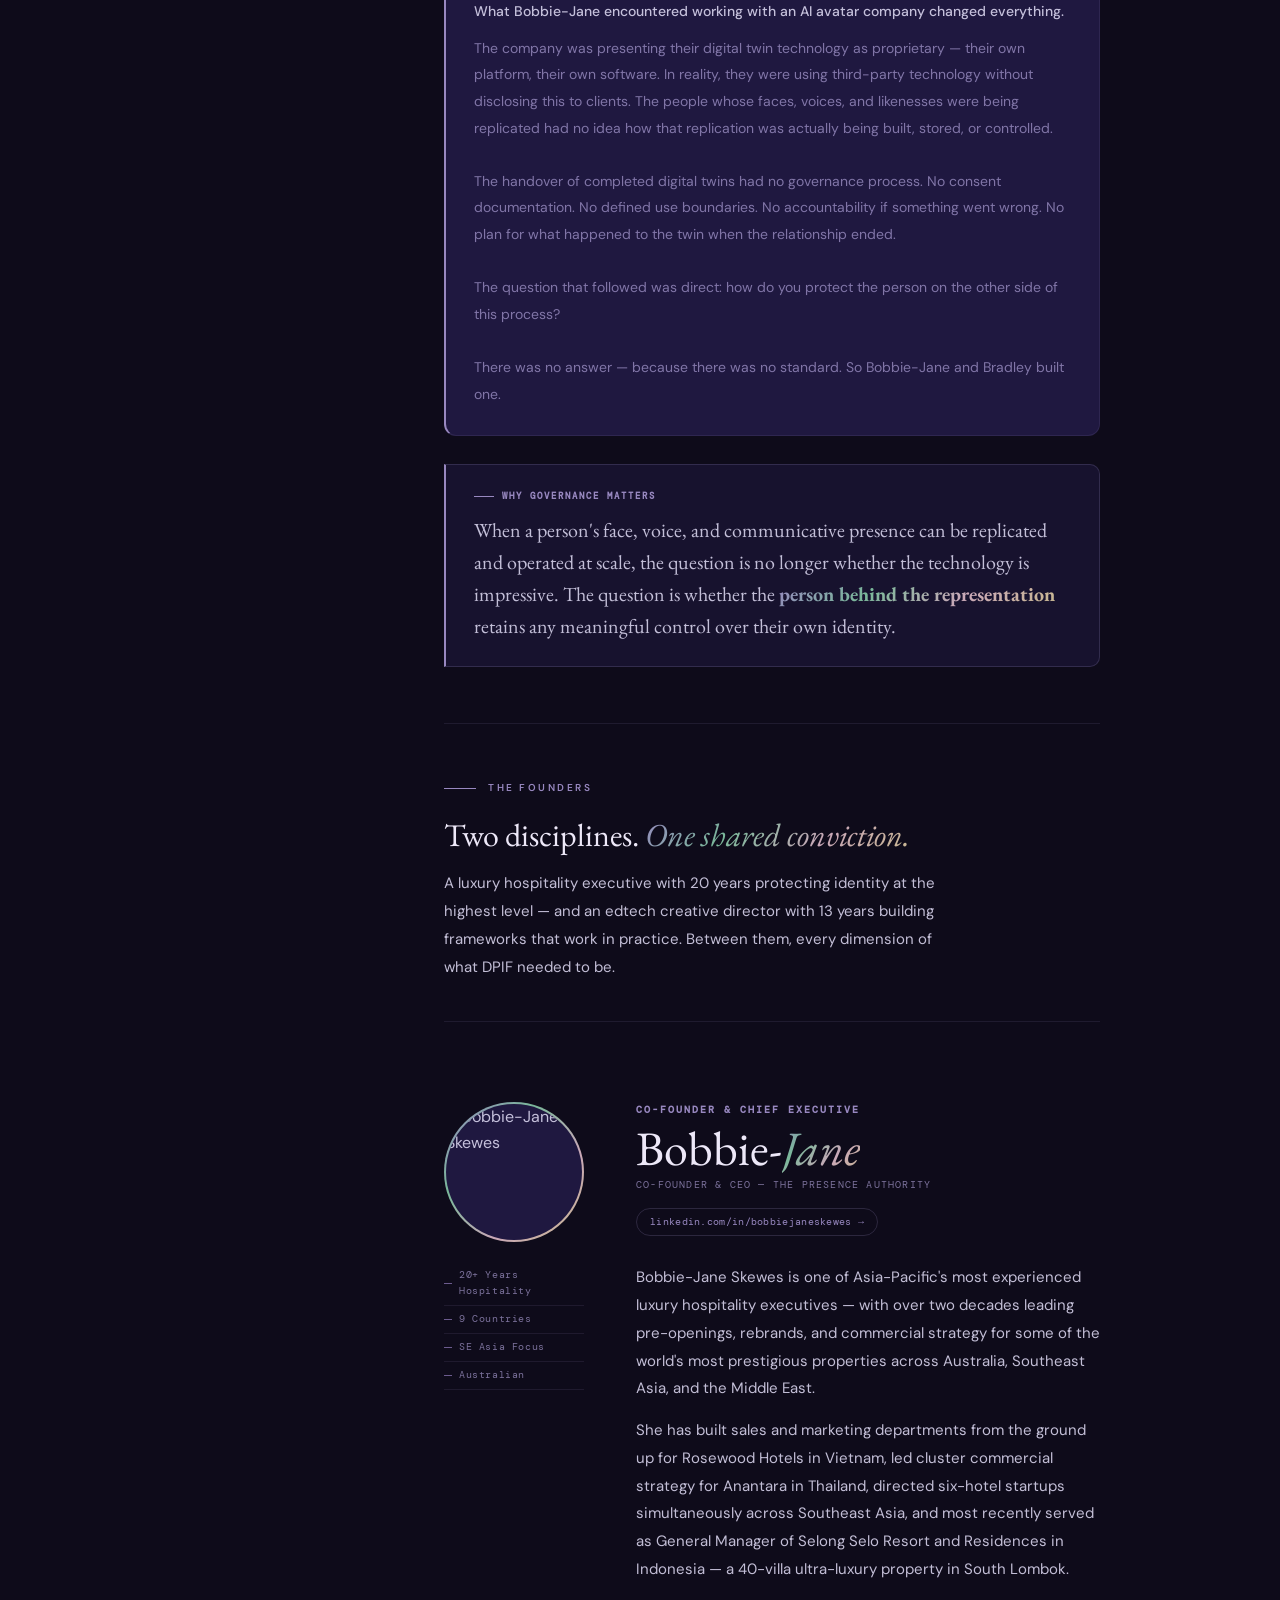
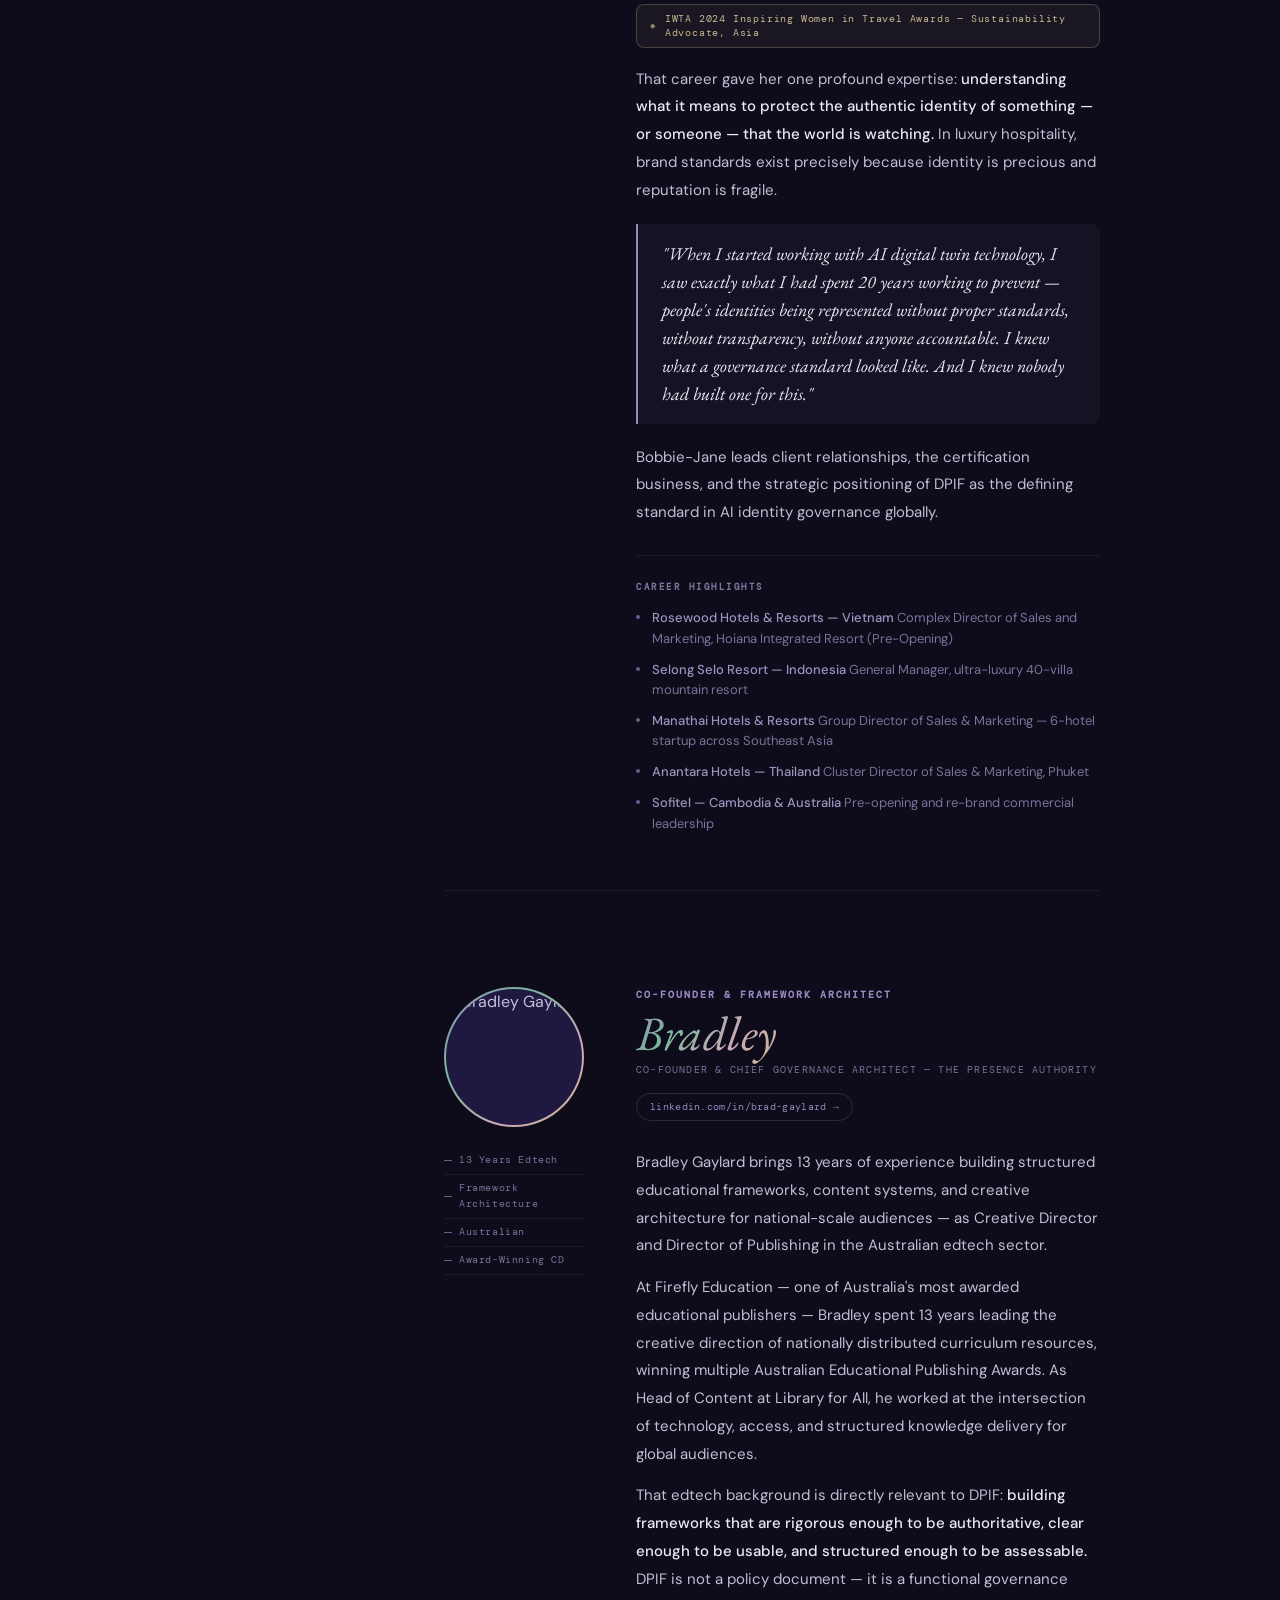
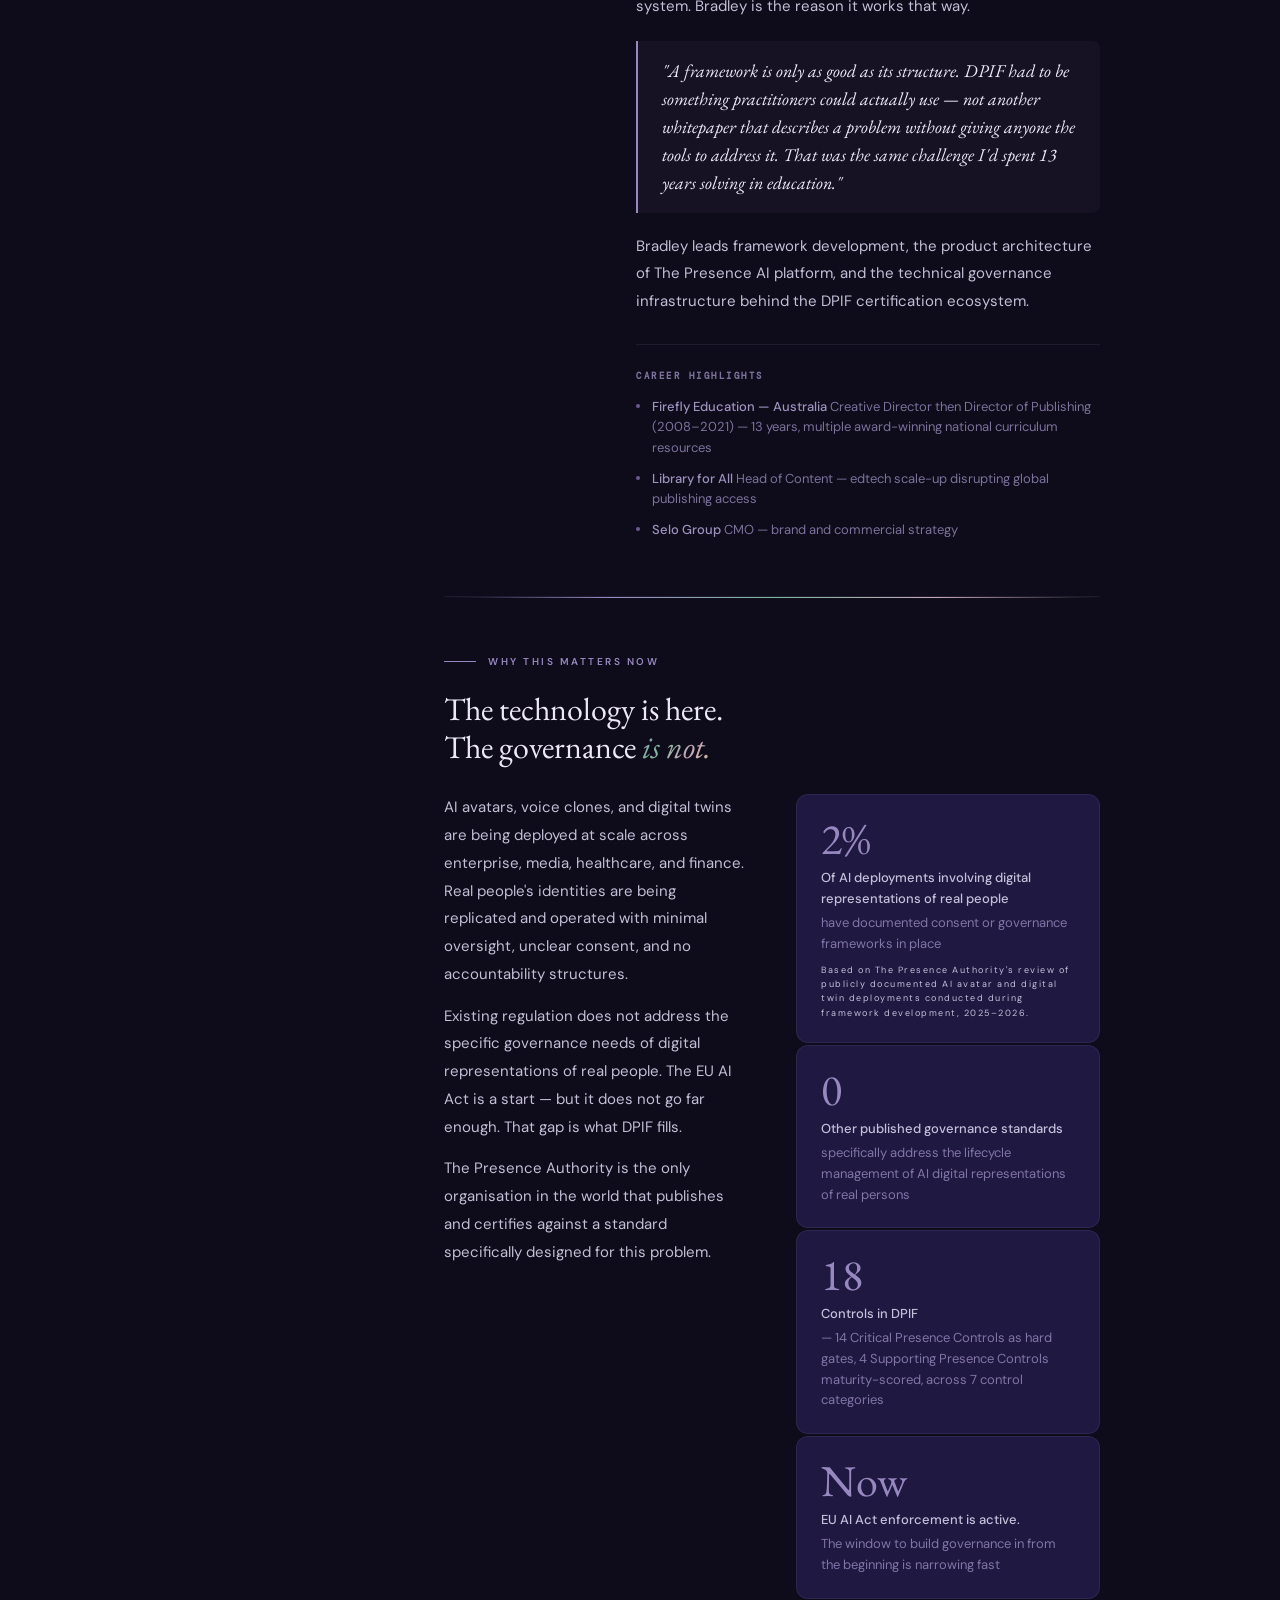
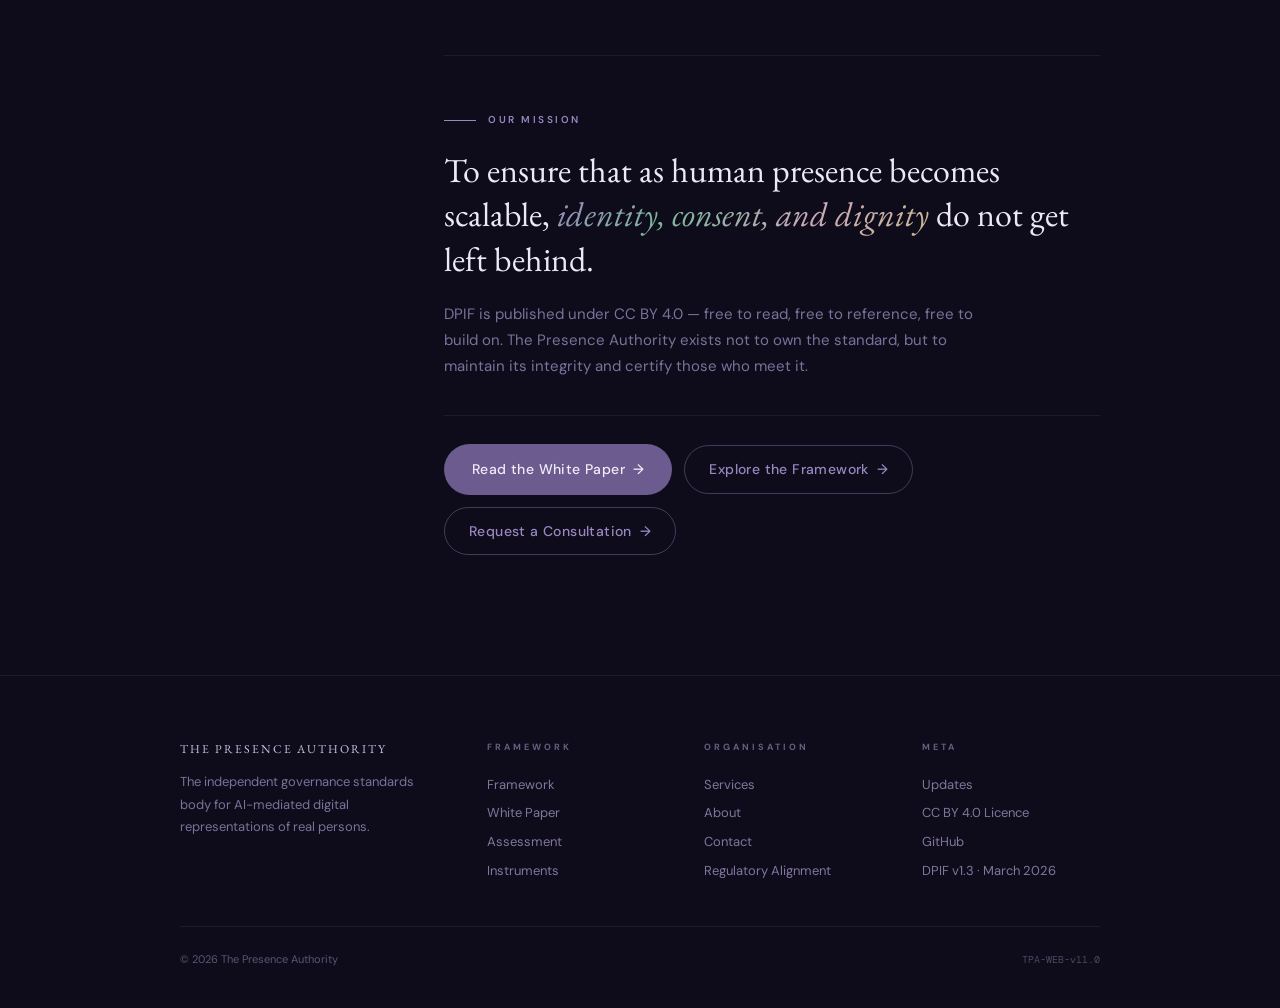
==== commit bed92567: "fix: staging review fixes — Calendly CTAs, pilot removed, icons, section labels, sidebar nav, H1 gra" ====
--- a/site/about.html
+++ b/site/about.html
@@ -238,7 +238,7 @@
 <div class="hero">
   <div class="hero-inner">
     <div class="hero-label">About The Presence Authority</div>
-    <h1 class="t-display">Built by people who saw<br>what was missing and decided<br>to <em>fix it themselves.</em></h1>
+    <h1 class="t-display"><span style="color:var(--tx);display:inline;">Built by people who saw<br>what was missing and decided<br>to </span><span style="background:linear-gradient(135deg,#9888c0,#7ab89a,#c9a8b8,#c8b890);-webkit-background-clip:text;-webkit-text-fill-color:transparent;background-clip:text;display:inline;">fix it themselves.</span></h1>
     <p class="hero-sub">The Presence Authority was founded when its co-founders encountered AI digital twin technology being deployed without transparency, without consent, and without any governance — and realised nobody was building the standard to change that.</p>
   </div>
 </div>
@@ -452,7 +452,7 @@
     </div>
     <div class="footer-bottom">
       <span class="footer-copy">© 2026 The Presence Authority</span>
-      <span class="footer-ver">TPA-WEB-v10.0</span>
+      <span class="footer-ver">TPA-WEB-v11.0</span>
     </div>
   </div>
 </footer>
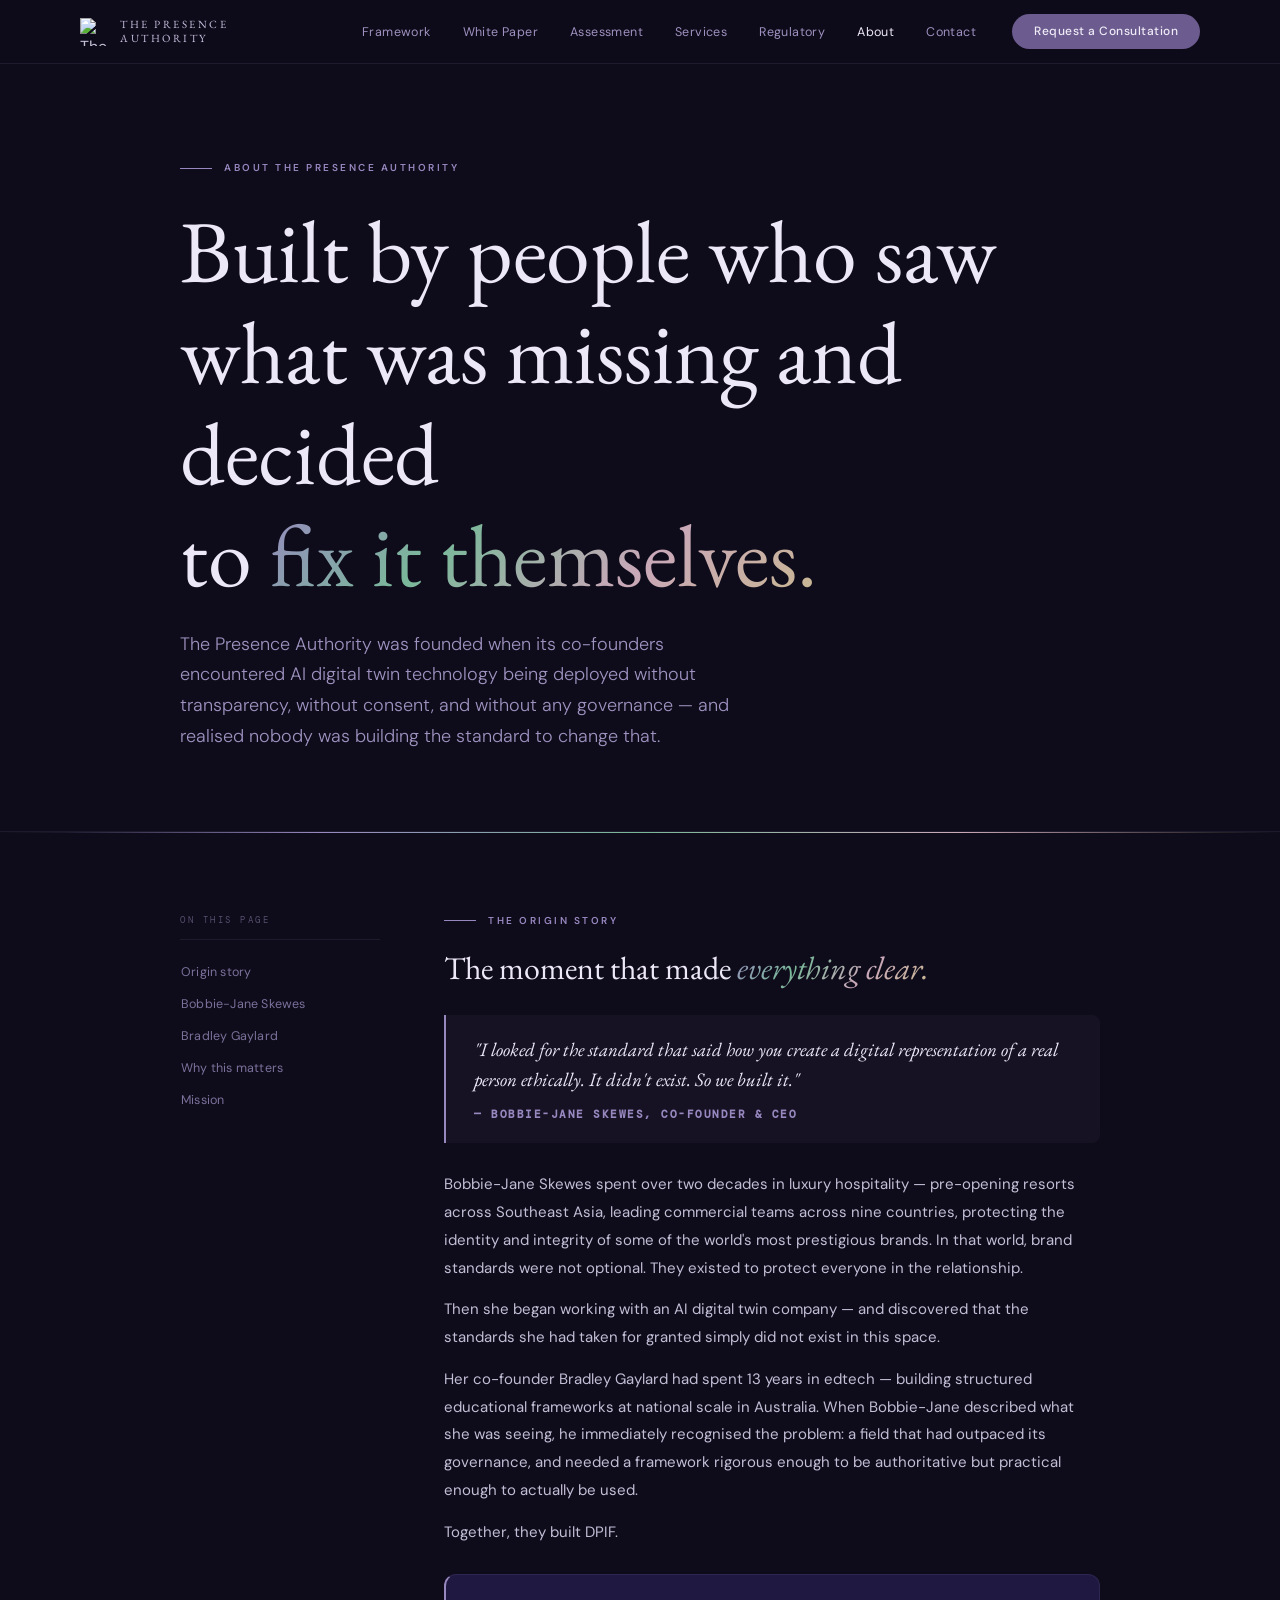
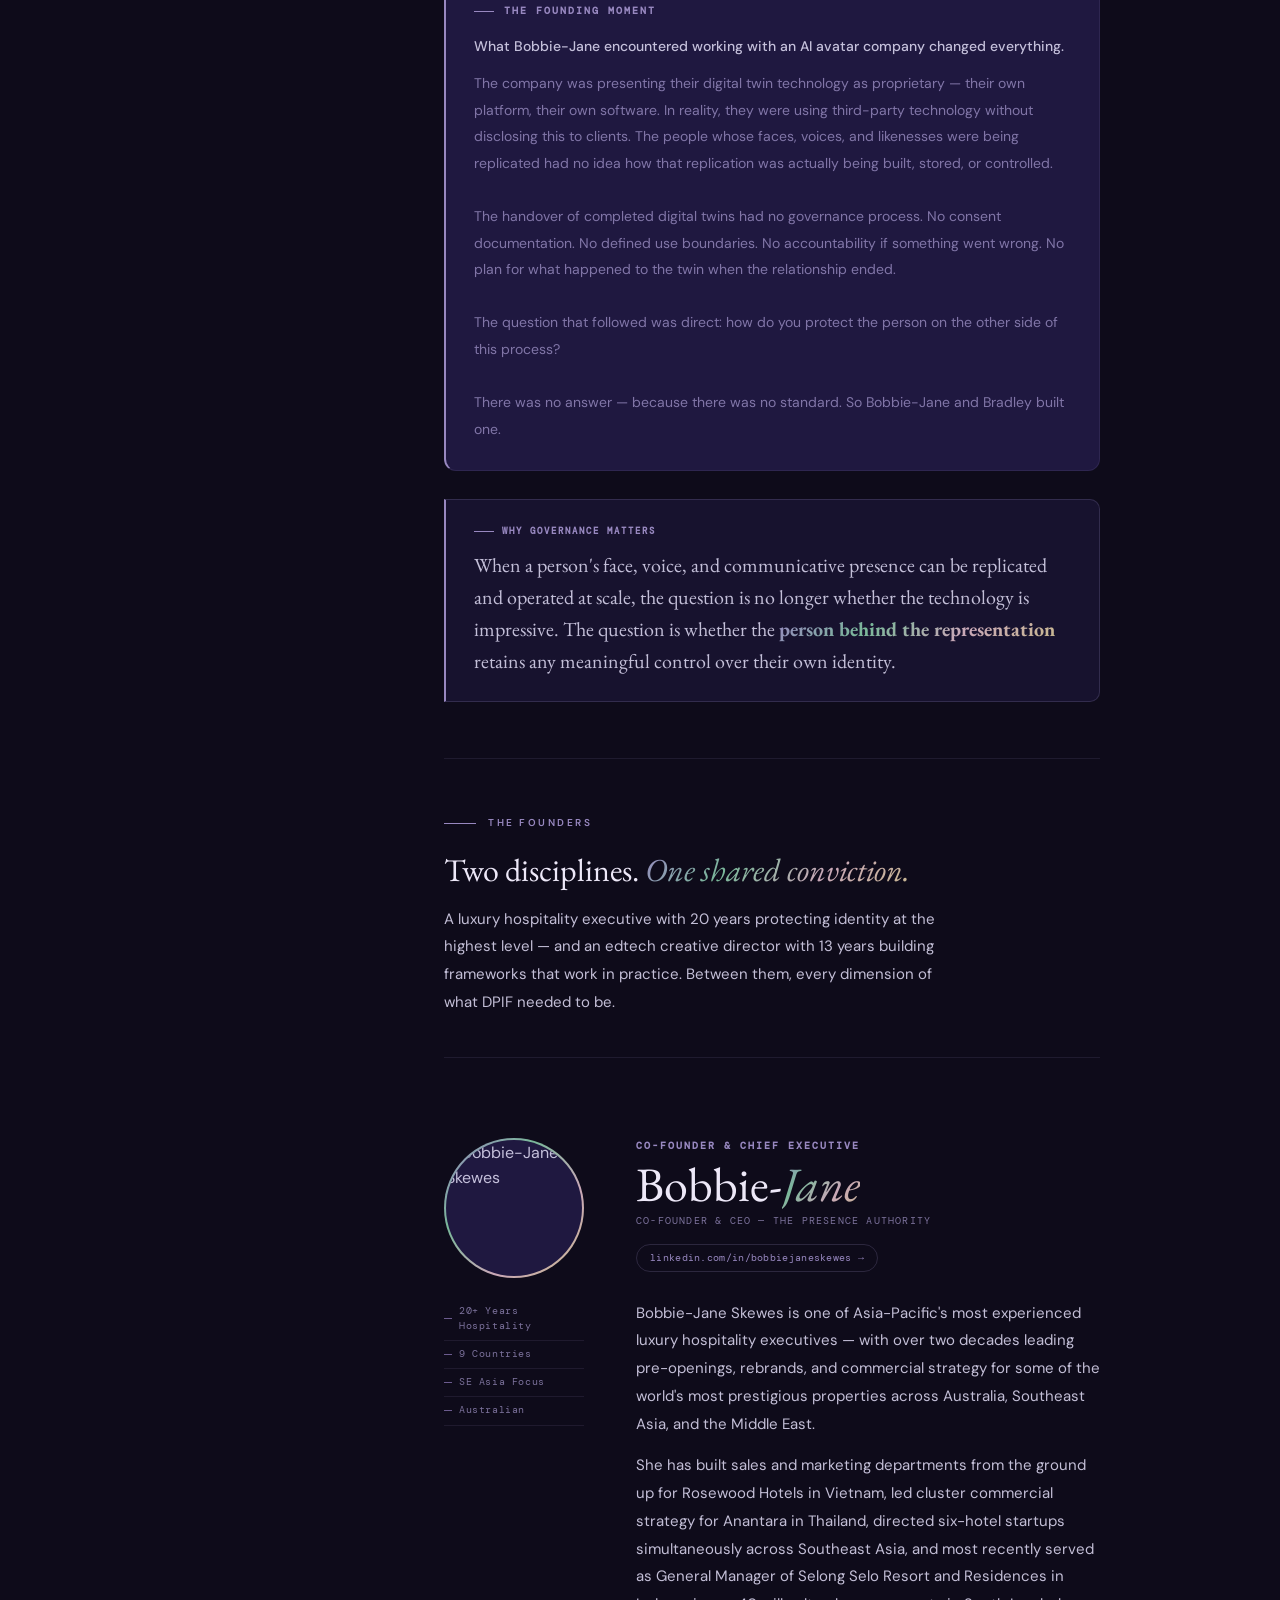
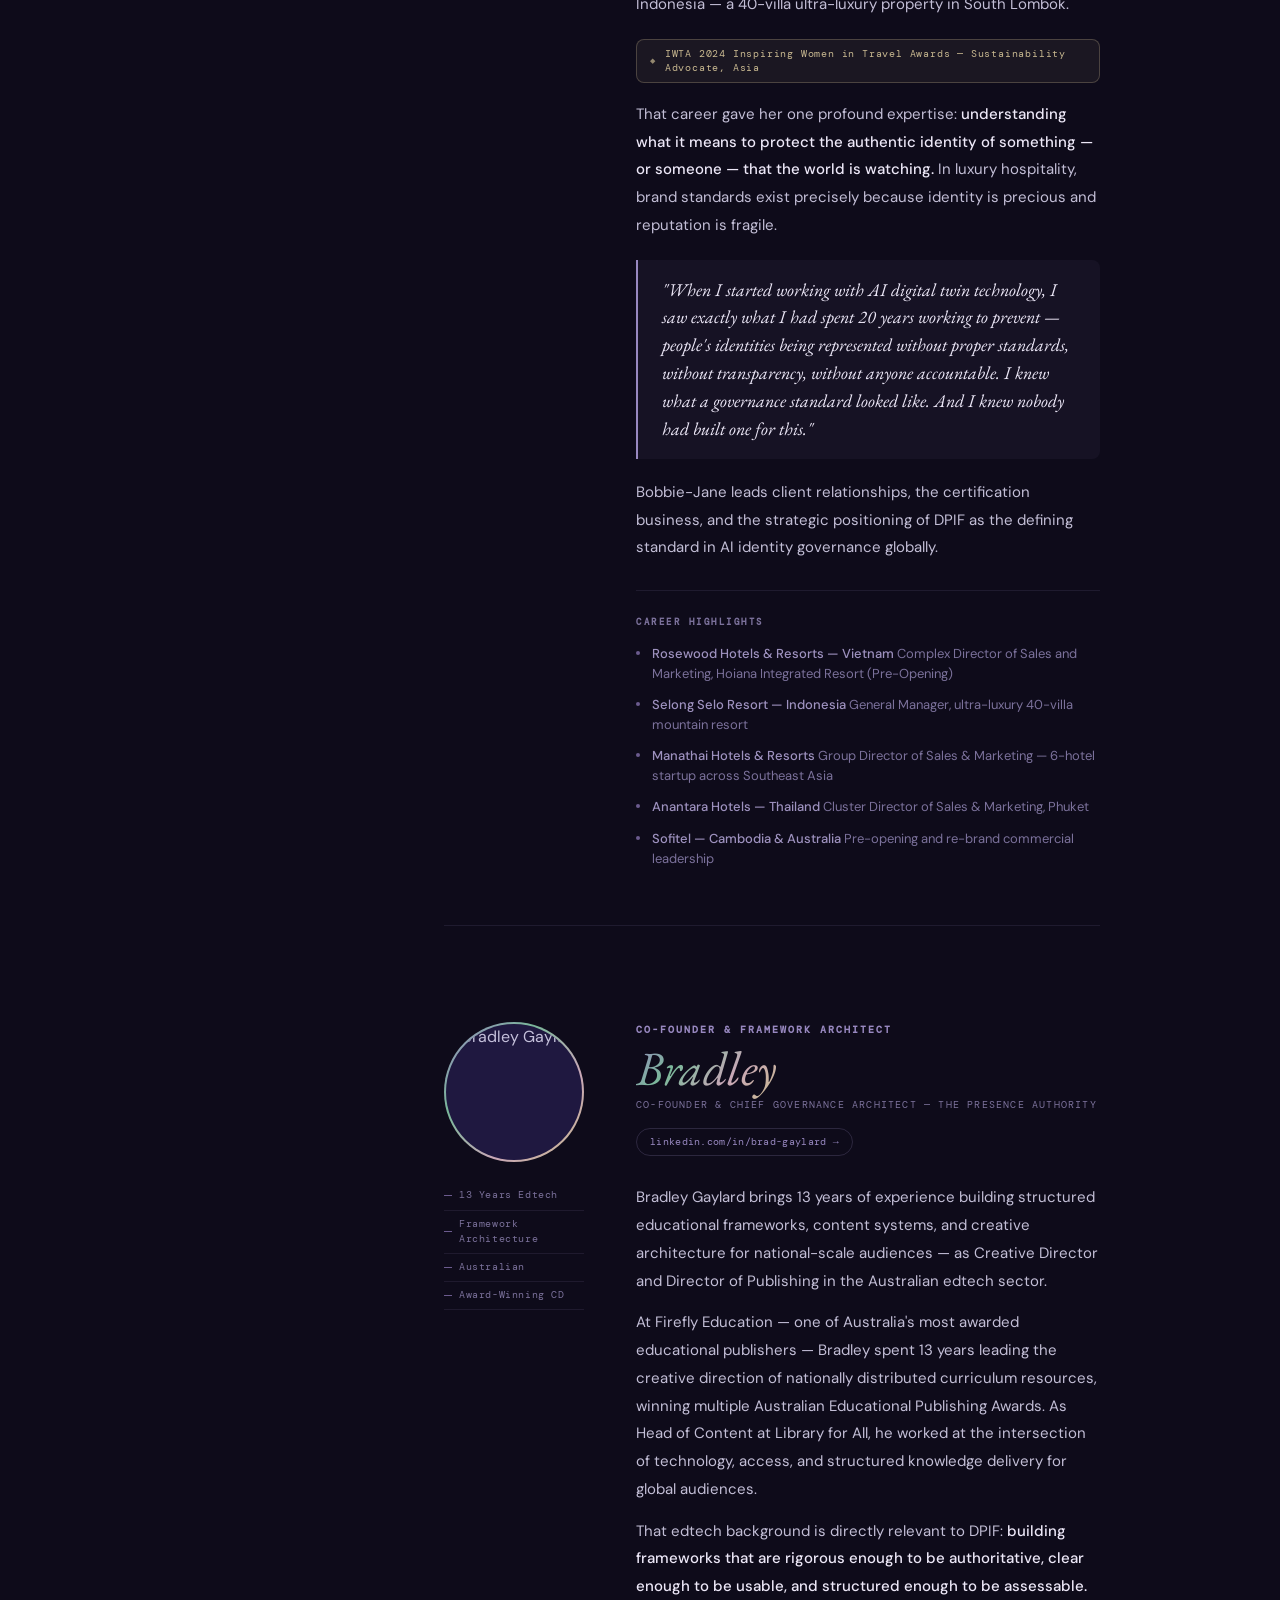
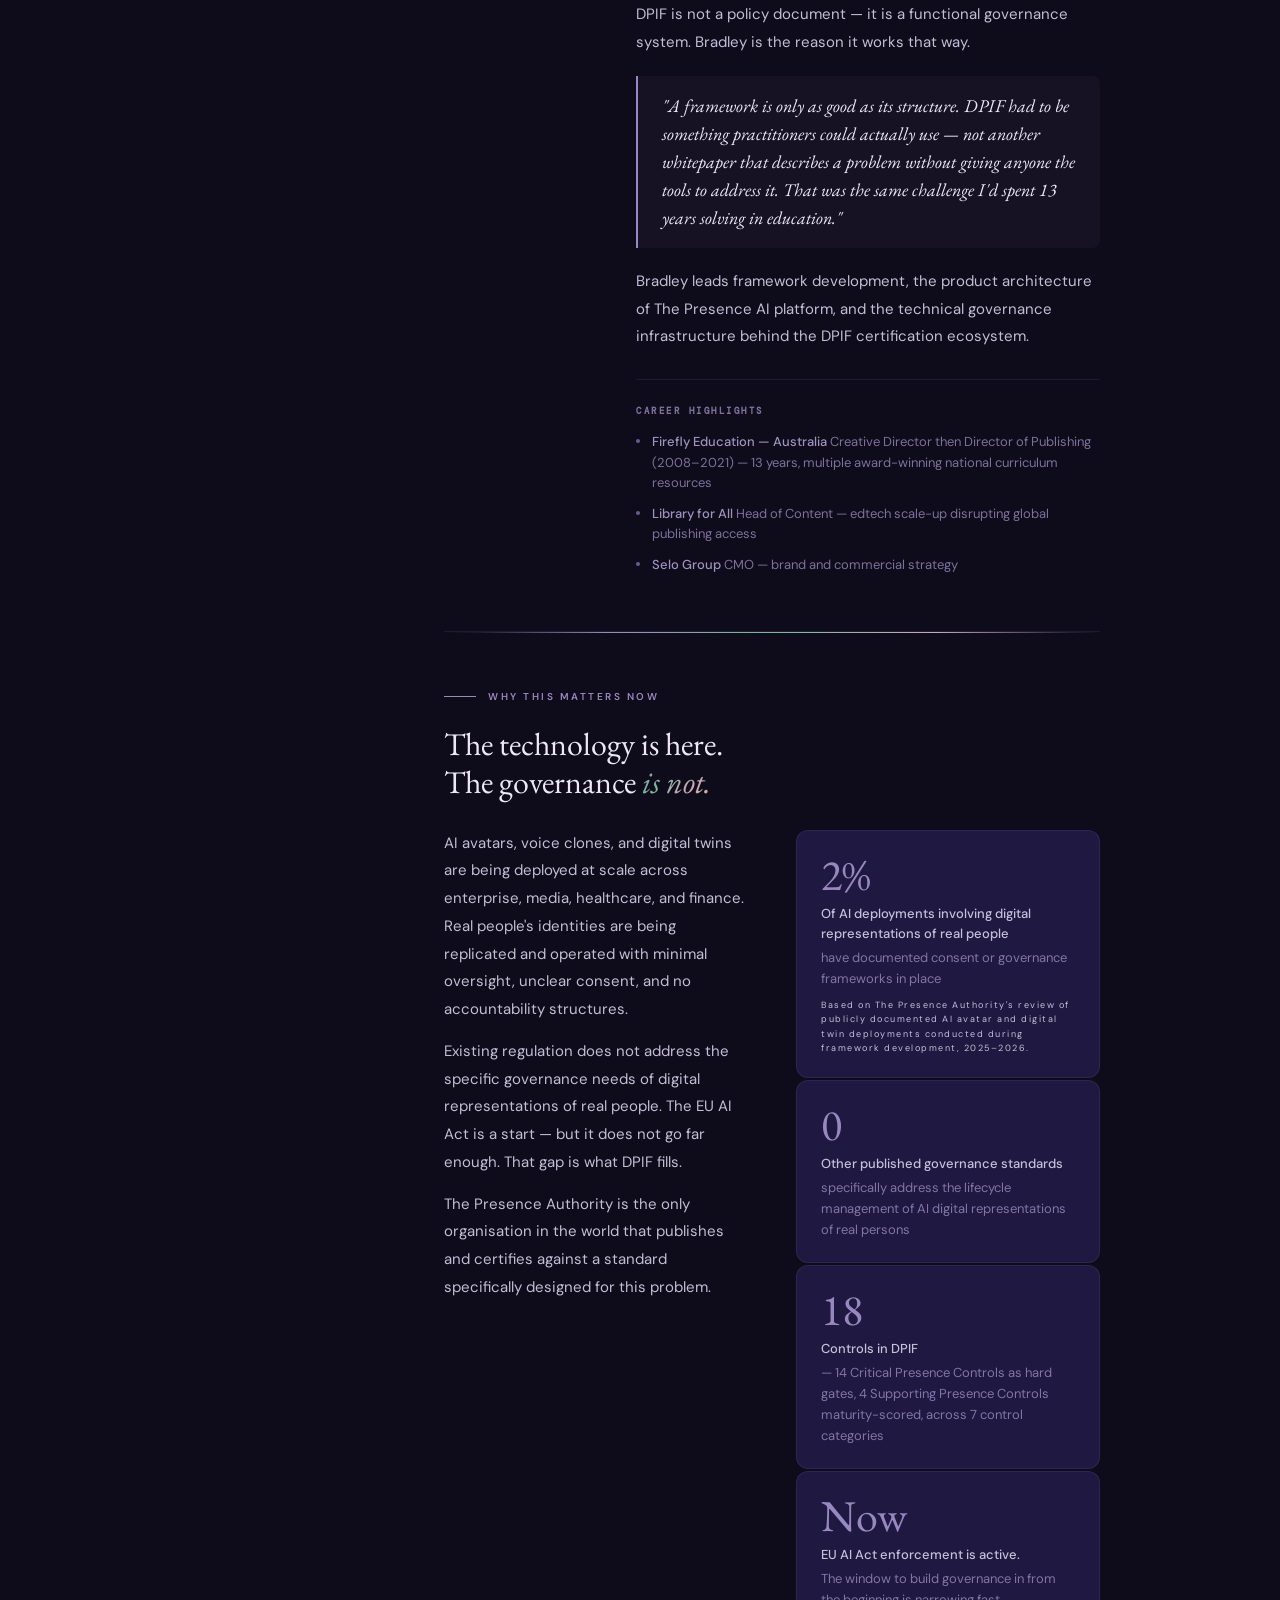
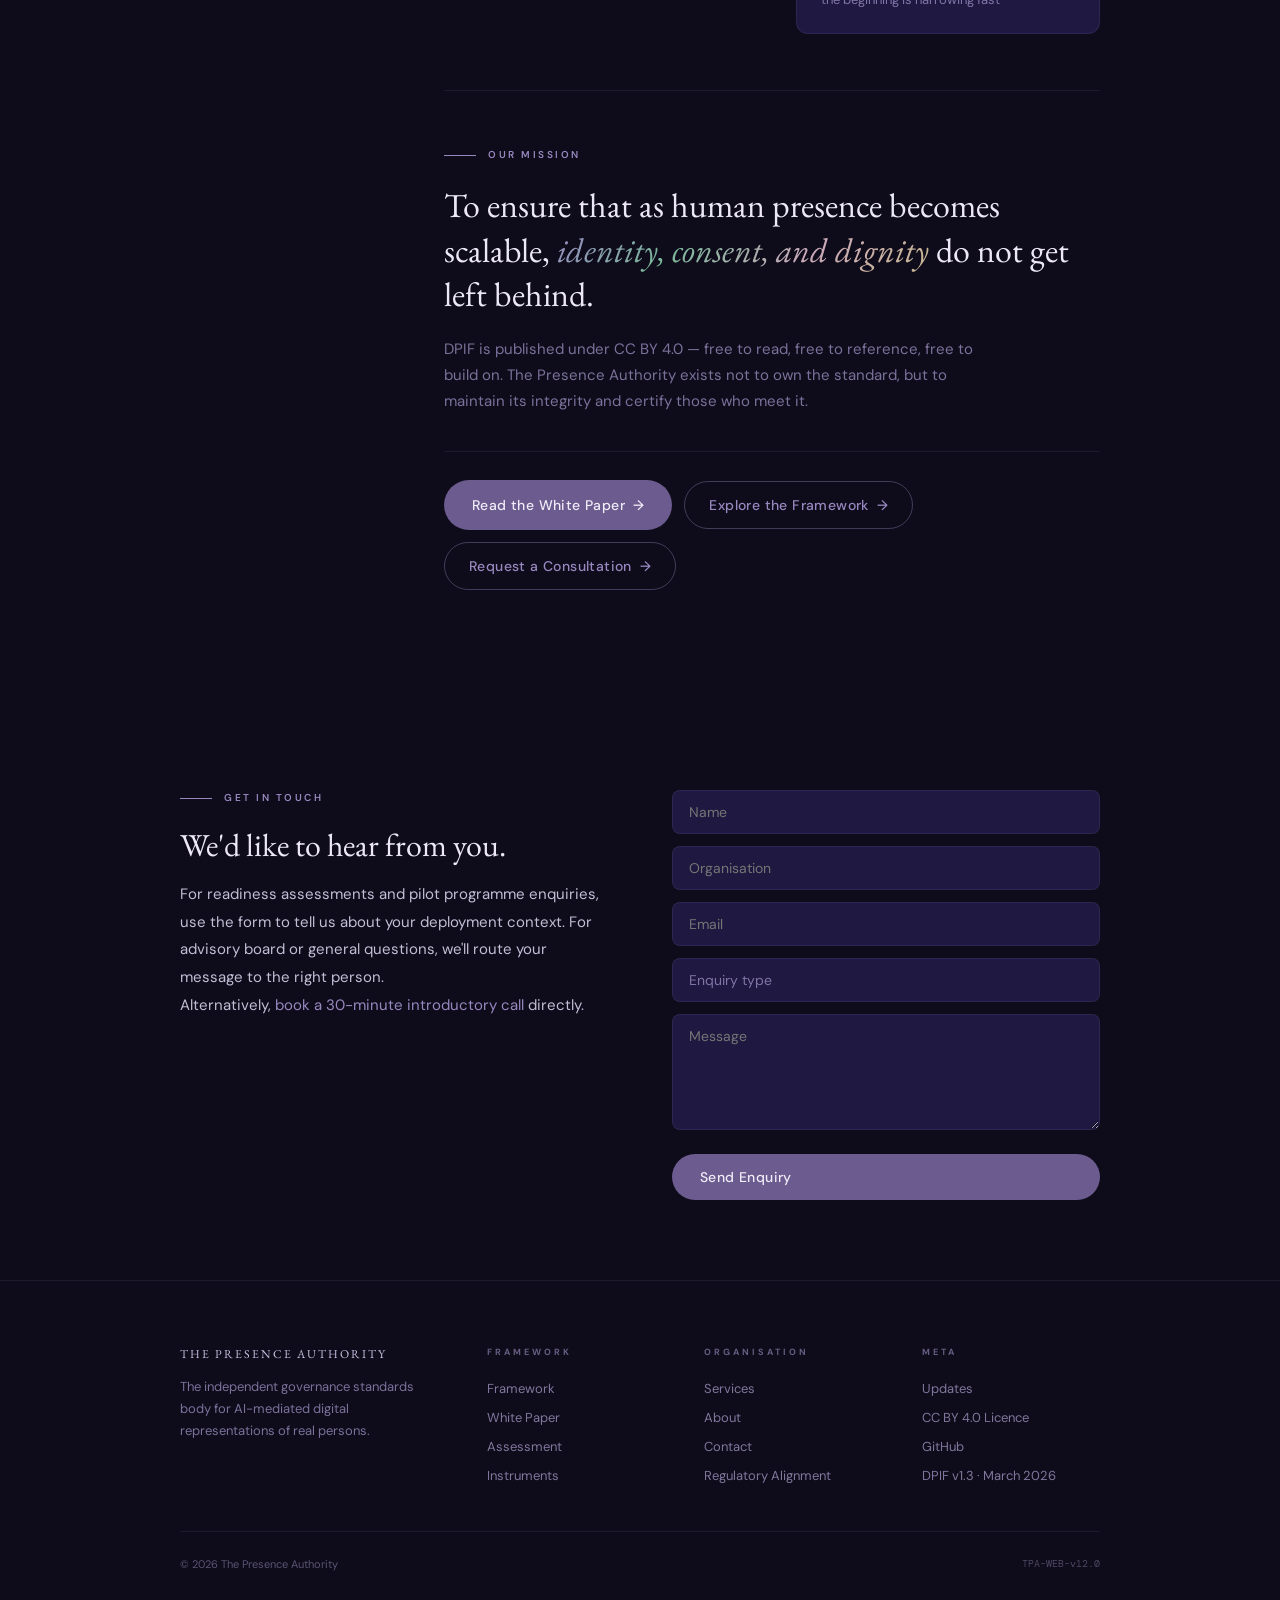
==== commit 4d8b6c35: "fix: round 2 staging fixes — icons, H1 gradients, active nav, sidebar parity, services copy, about f" ====
--- a/site/about.html
+++ b/site/about.html
@@ -184,6 +184,7 @@
   .mob-menu{display:flex}
   .page-layout{grid-template-columns:1fr;padding:56px 0 80px}
   .page-nav{display:none}
+  .enquiry-wrap{grid-template-columns:1fr !important;gap:40px !important}
   .why-grid{grid-template-columns:1fr;gap:40px}
   .founder-block{grid-template-columns:1fr;gap:28px}
   .founder-sidebar-col{position:static;flex-direction:row;align-items:center;gap:20px;flex-wrap:wrap}
@@ -238,7 +239,7 @@
 <div class="hero">
   <div class="hero-inner">
     <div class="hero-label">About The Presence Authority</div>
-    <h1 class="t-display"><span style="color:var(--tx);display:inline;">Built by people who saw<br>what was missing and decided<br>to </span><span style="background:linear-gradient(135deg,#9888c0,#7ab89a,#c9a8b8,#c8b890);-webkit-background-clip:text;-webkit-text-fill-color:transparent;background-clip:text;display:inline;">fix it themselves.</span></h1>
+    <h1 class="t-display" style="line-height:1.15;"><span style="color:var(--tx);">Built by people who saw<br>what was missing and decided<br>to </span><em style="font-style:inherit; background:linear-gradient(135deg,#9888c0,#7ab89a,#c9a8b8,#c8b890); -webkit-background-clip:text; -webkit-text-fill-color:transparent; background-clip:text;">fix it themselves.</em></h1>
     <p class="hero-sub">The Presence Authority was founded when its co-founders encountered AI digital twin technology being deployed without transparency, without consent, and without any governance — and realised nobody was building the standard to change that.</p>
   </div>
 </div>
@@ -420,6 +421,32 @@
     </main>
   </div>
 </div>
+
+<!-- ENQUIRY -->
+<section class="section" id="enquiry" style="padding:80px 0">
+  <div class="enquiry-wrap" style="max-width:1080px;margin:0 auto;padding:0 var(--gl-left);display:grid;grid-template-columns:1fr 1fr;gap:64px;align-items:start">
+    <div>
+      <span class="section-label">Get in touch</span>
+      <h2 class="section-title">We'd like to hear from you.</h2>
+      <p class="t-body">For readiness assessments and pilot programme enquiries, use the form to tell us about your deployment context. For advisory board or general questions, we'll route your message to the right person.</p>
+      <p class="t-body">Alternatively, <a href="https://calendly.com/bradley-thepresenceauthority/30min" style="color:var(--vs)" target="_blank" rel="noopener">book a 30-minute introductory call</a> directly.</p>
+    </div>
+    <div id="enquiryForm">
+      <input type="text" id="eq-name" placeholder="Name" style="width:100%;background:var(--mid2);border:0.5px solid var(--br);color:var(--tx);border-radius:8px;padding:12px 16px;font-family:var(--fb);font-size:14px;margin-bottom:12px;outline:none;box-sizing:border-box">
+      <input type="text" id="eq-org" placeholder="Organisation" style="width:100%;background:var(--mid2);border:0.5px solid var(--br);color:var(--tx);border-radius:8px;padding:12px 16px;font-family:var(--fb);font-size:14px;margin-bottom:12px;outline:none;box-sizing:border-box">
+      <input type="email" id="eq-email" placeholder="Email" style="width:100%;background:var(--mid2);border:0.5px solid var(--br);color:var(--tx);border-radius:8px;padding:12px 16px;font-family:var(--fb);font-size:14px;margin-bottom:12px;outline:none;box-sizing:border-box">
+      <select id="eq-type" style="width:100%;background:var(--mid2);border:0.5px solid var(--br);color:var(--ts);border-radius:8px;padding:12px 16px;font-family:var(--fb);font-size:14px;margin-bottom:12px;outline:none;appearance:none;box-sizing:border-box">
+        <option value="">Enquiry type</option>
+        <option value="Readiness Assessment">Readiness Assessment</option>
+        <option value="Pilot Programme">Pilot Programme</option>
+        <option value="Advisory Board">Advisory Board</option>
+        <option value="General">General</option>
+      </select>
+      <textarea id="eq-msg" placeholder="Message" rows="5" style="width:100%;background:var(--mid2);border:0.5px solid var(--br);color:var(--tx);border-radius:8px;padding:12px 16px;font-family:var(--fb);font-size:14px;margin-bottom:16px;outline:none;resize:vertical;box-sizing:border-box"></textarea>
+      <button onclick="handleEnquiry()" class="btn btn-p" style="width:100%">Send Enquiry</button>
+    </div>
+  </div>
+</section>
 
 <footer class="footer">
   <div class="footer-inner">
@@ -452,7 +479,7 @@
     </div>
     <div class="footer-bottom">
       <span class="footer-copy">© 2026 The Presence Authority</span>
-      <span class="footer-ver">TPA-WEB-v11.0</span>
+      <span class="footer-ver">TPA-WEB-v12.0</span>
     </div>
   </div>
 </footer>
@@ -487,6 +514,20 @@
   });
 }, { rootMargin: '-20% 0px -70% 0px' });
 sections.forEach(s => observer.observe(s));
+
+/* Enquiry form handler */
+function handleEnquiry(){
+  const name  = document.getElementById('eq-name').value.trim();
+  const org   = document.getElementById('eq-org').value.trim();
+  const email = document.getElementById('eq-email').value.trim();
+  const type  = document.getElementById('eq-type').value;
+  const msg   = document.getElementById('eq-msg').value.trim();
+  if(!name||!email||!msg){alert('Please complete name, email, and message.');return;}
+  if(!/^[^\s@]+@[^\s@]+\.[^\s@]+$/.test(email)){alert('Please enter a valid email address.');return;}
+  const subject = encodeURIComponent((type?type+' — ':'')+'Enquiry from '+name+(org?' ('+org+')':''));
+  const body    = encodeURIComponent('Name: '+name+'\nOrganisation: '+org+'\nEmail: '+email+'\nEnquiry type: '+(type||'Not specified')+'\n\n'+msg);
+  window.location.href='mailto:bradley@thepresenceauthority.com?subject='+subject+'&body='+body;
+}
 </script>
 </body>
 </html>
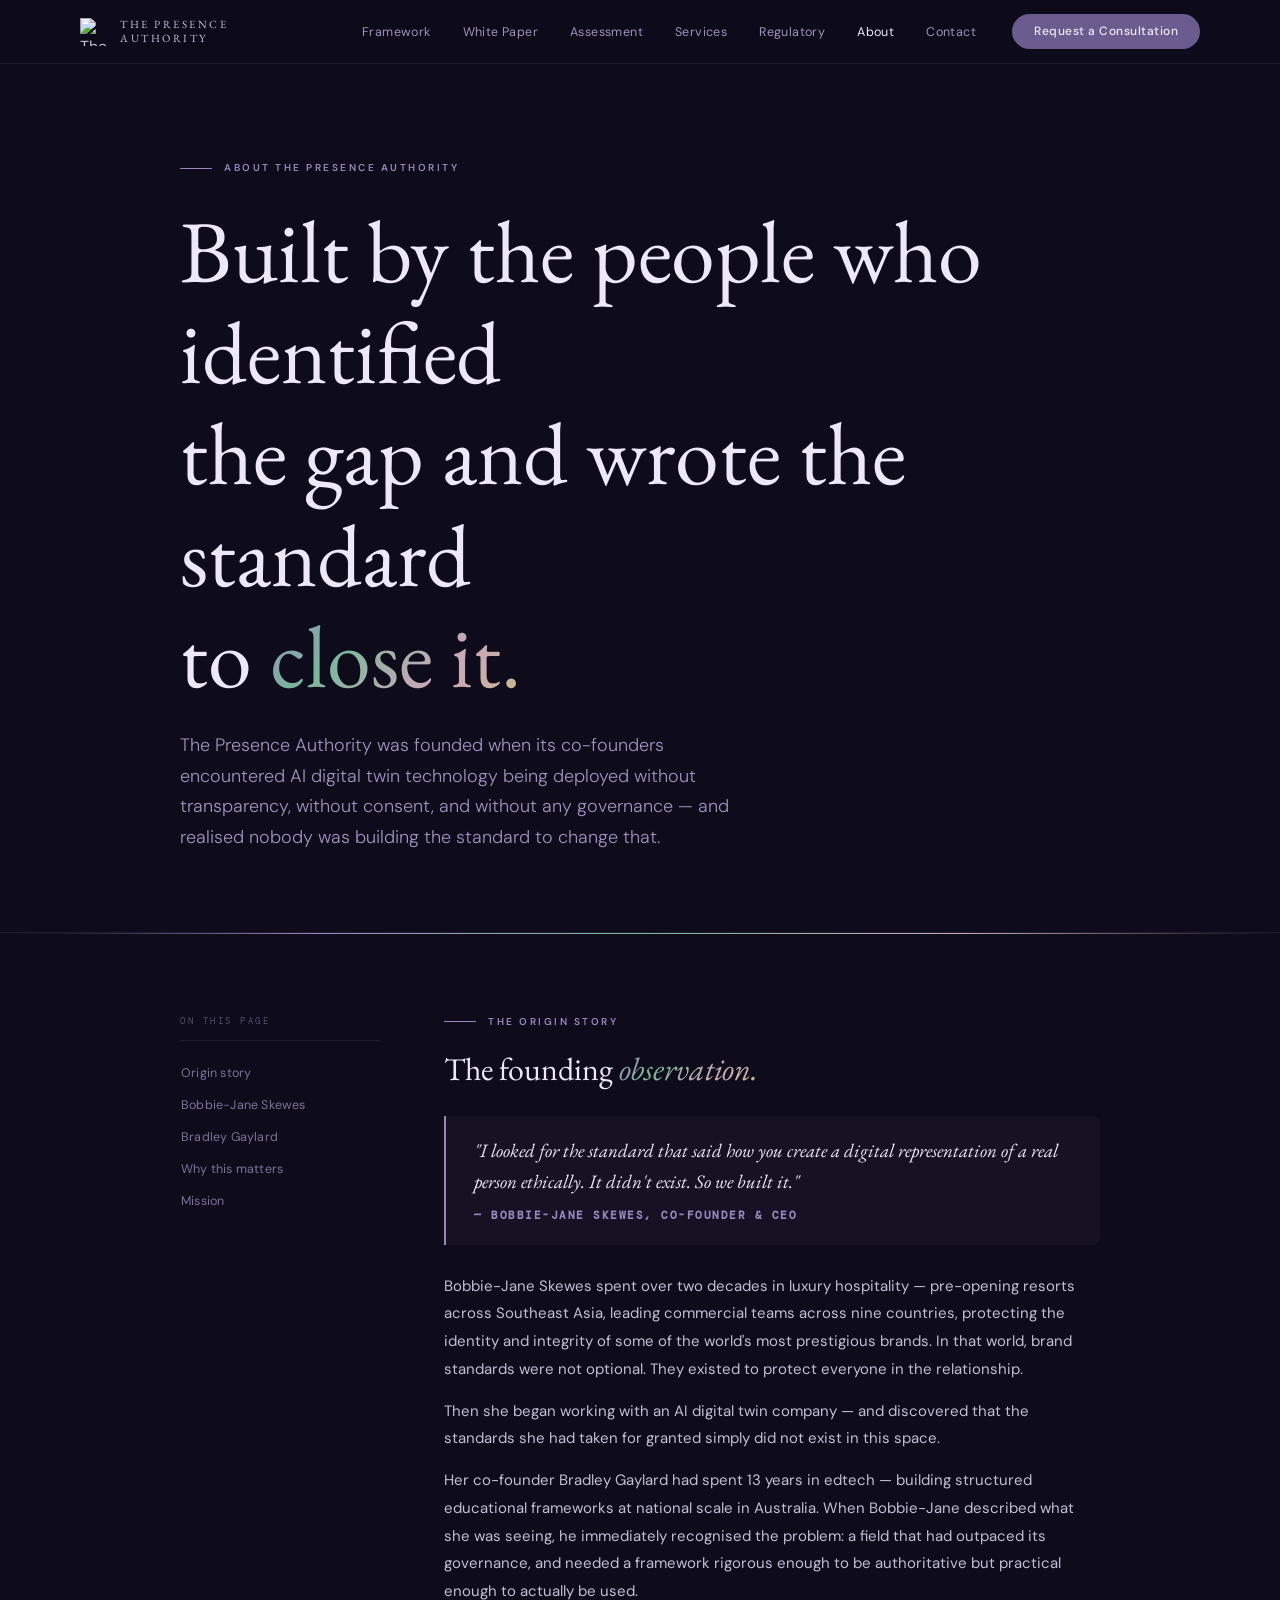
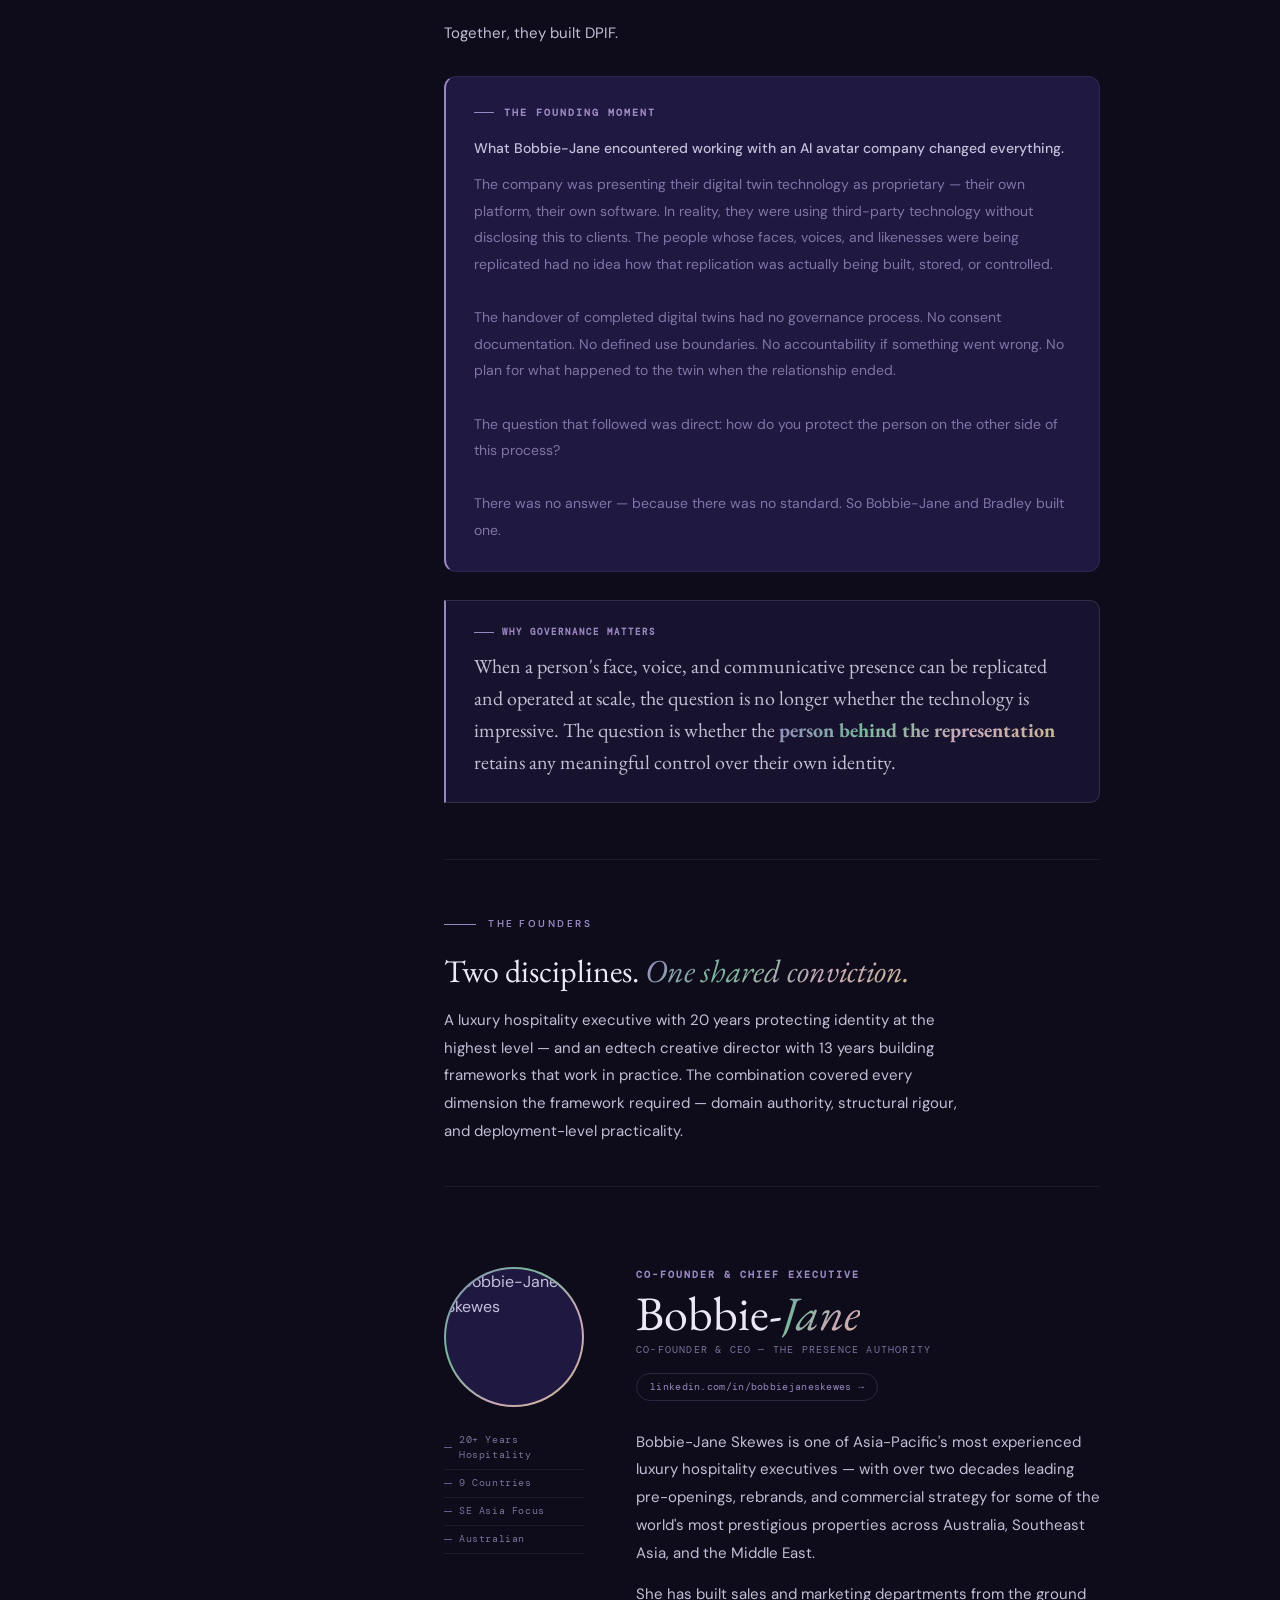
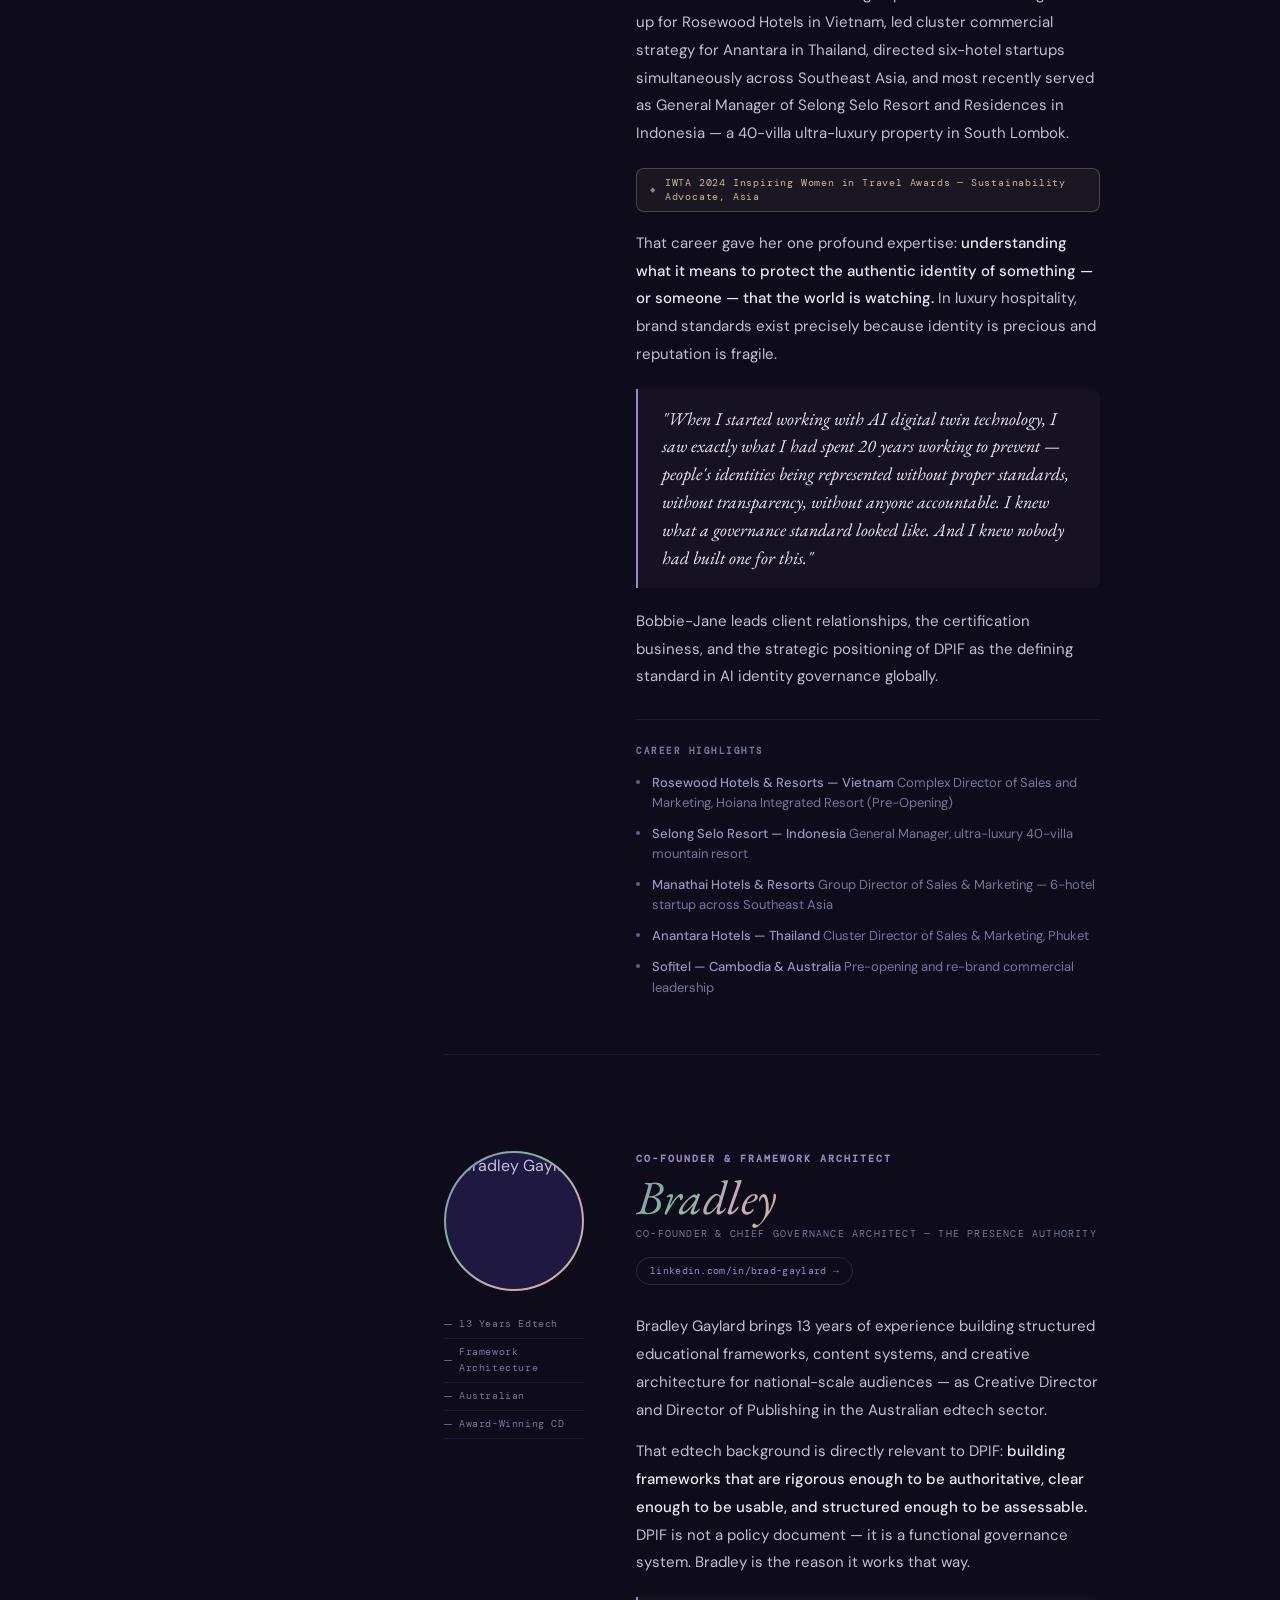
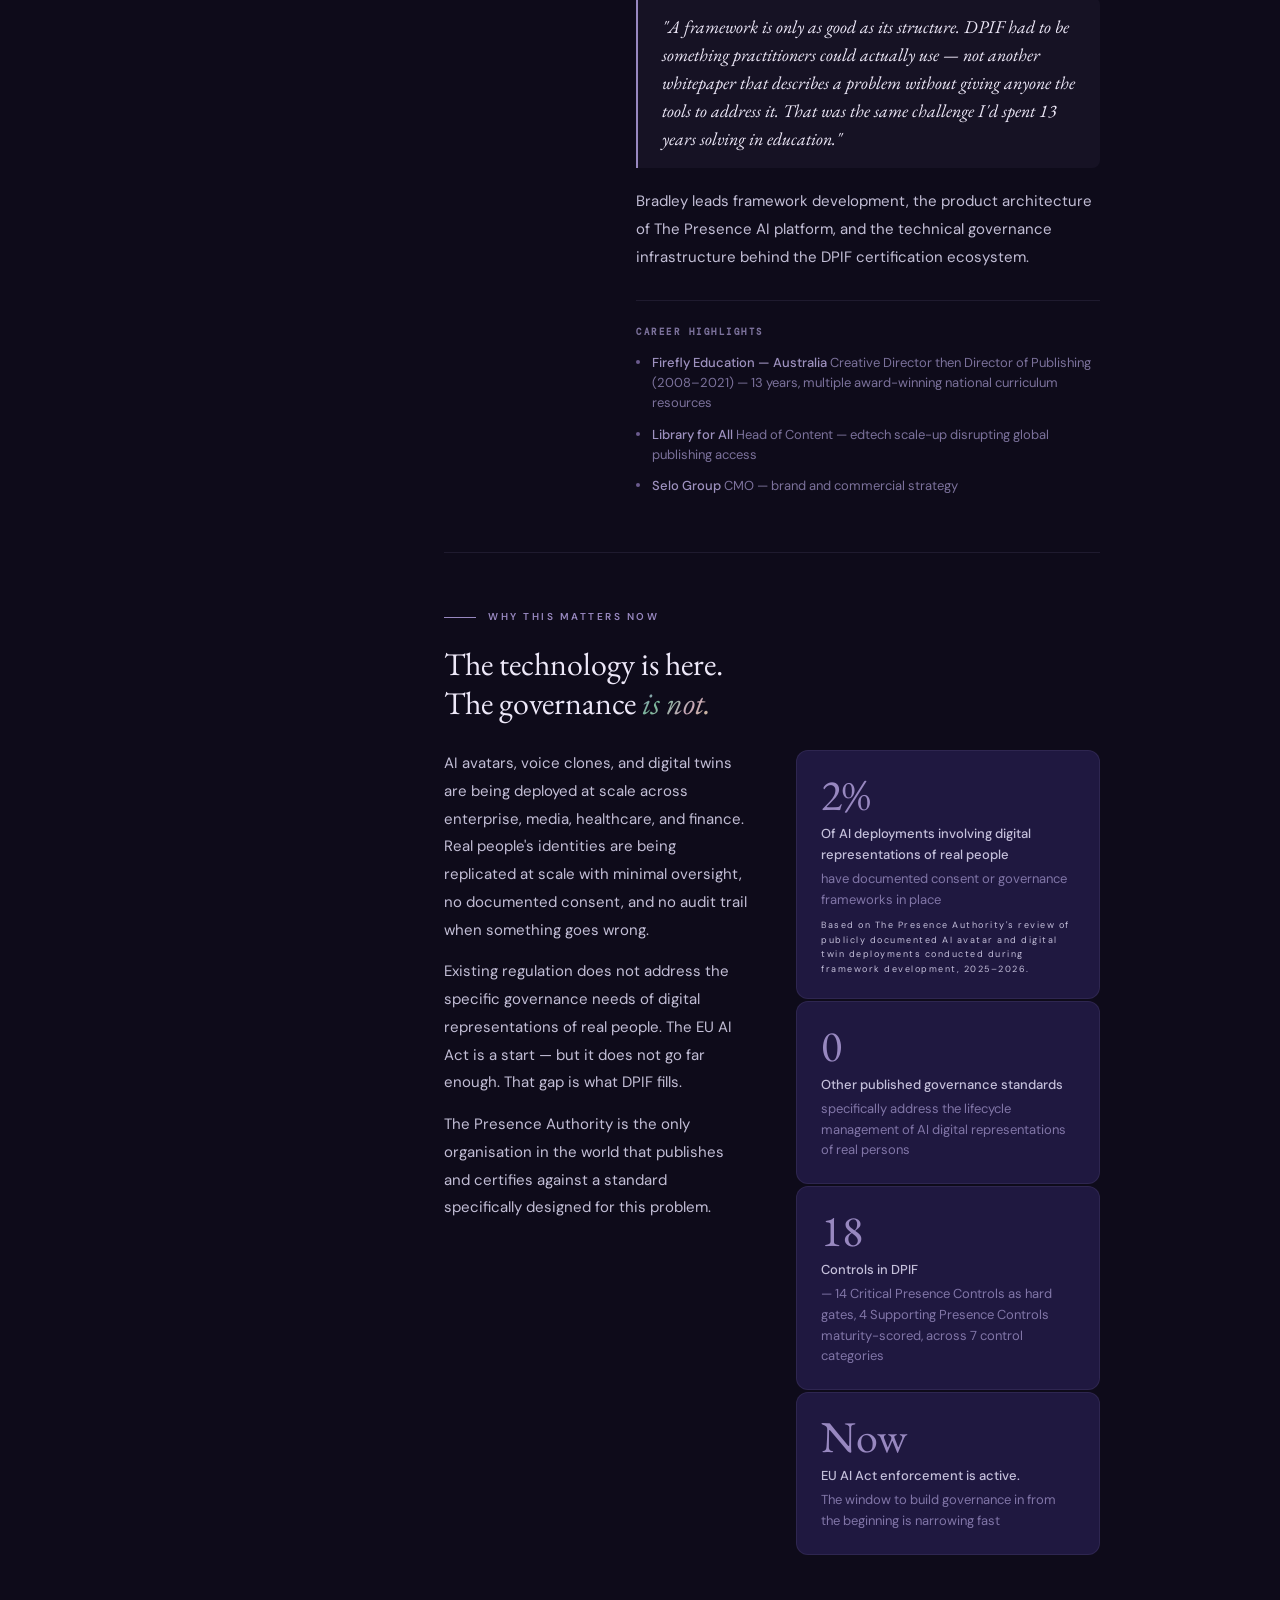
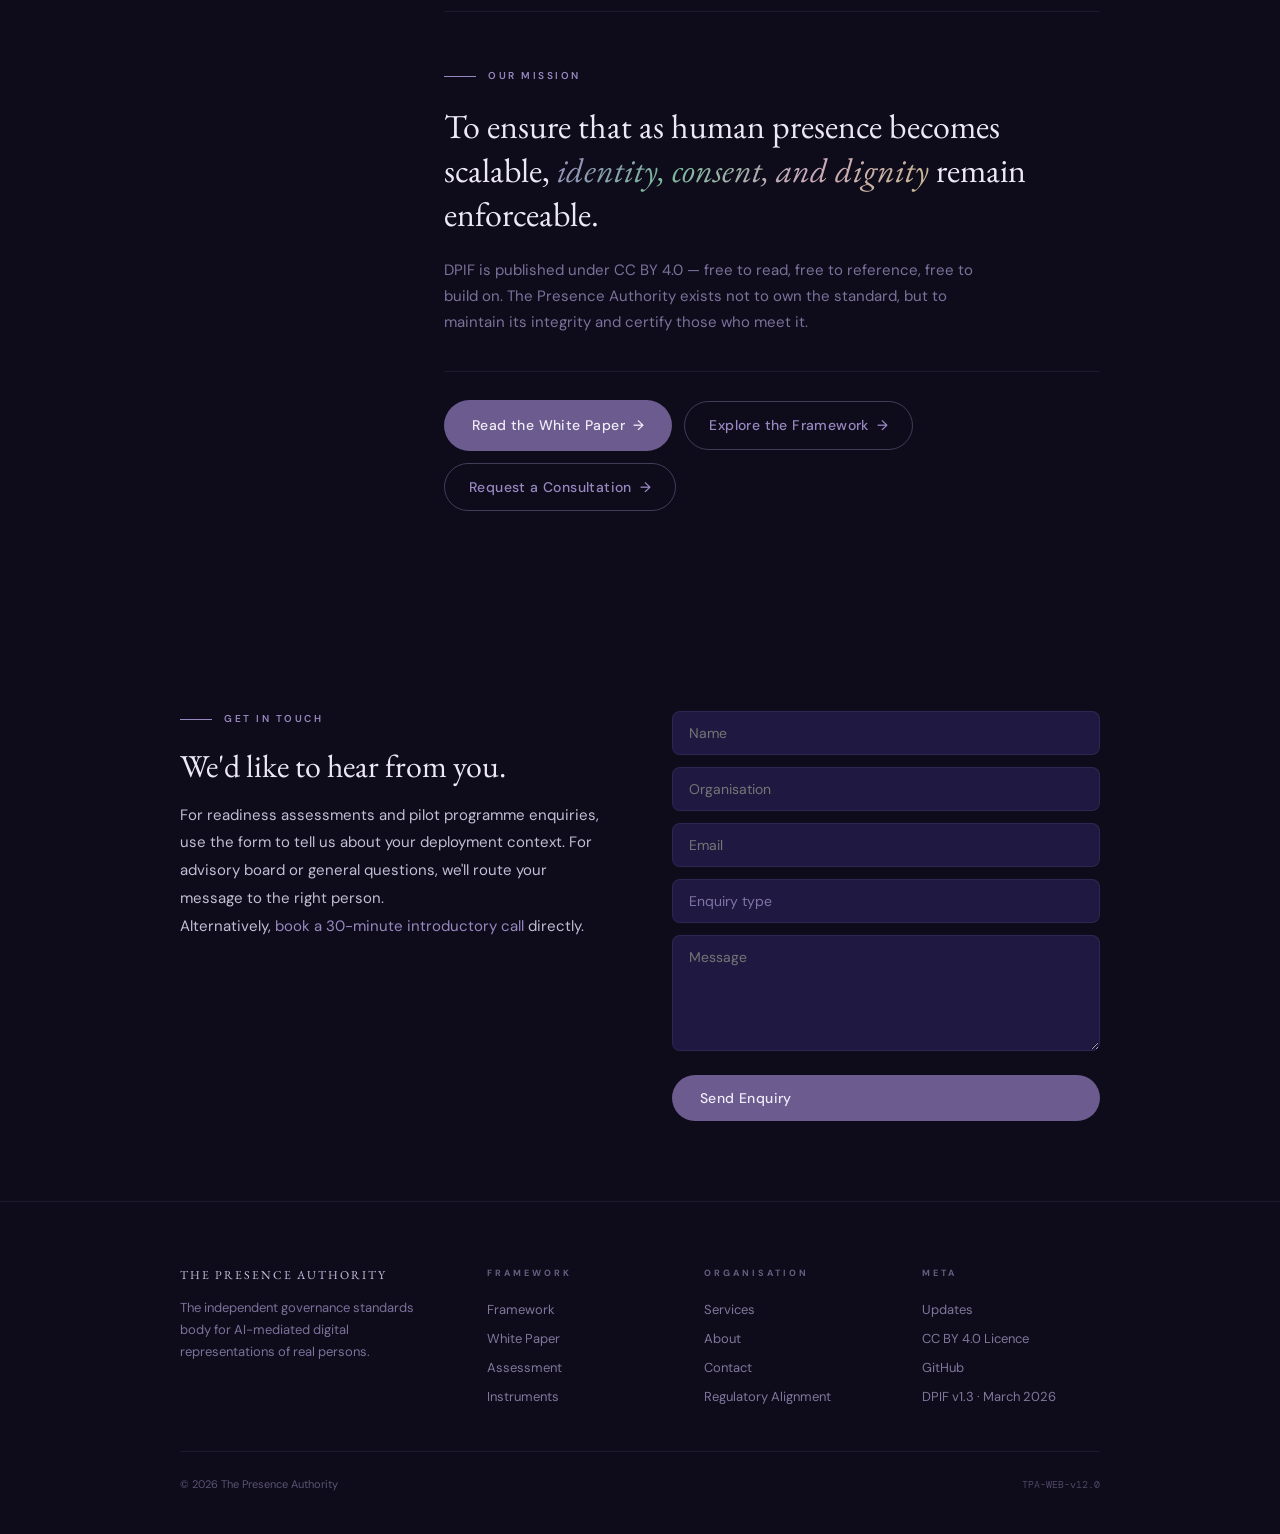
==== commit ae7f2050: "fix: copy — AI signal removal, register corrections, redundancy fixes (triangulated assessment March" ====
--- a/site/about.html
+++ b/site/about.html
@@ -239,7 +239,7 @@
 <div class="hero">
   <div class="hero-inner">
     <div class="hero-label">About The Presence Authority</div>
-    <h1 class="t-display" style="line-height:1.15;"><span style="color:var(--tx);">Built by people who saw<br>what was missing and decided<br>to </span><em style="font-style:inherit; background:linear-gradient(135deg,#9888c0,#7ab89a,#c9a8b8,#c8b890); -webkit-background-clip:text; -webkit-text-fill-color:transparent; background-clip:text;">fix it themselves.</em></h1>
+    <h1 class="t-display" style="line-height:1.15;"><span style="color:var(--tx);">Built by the people who identified<br>the gap and wrote the standard<br>to </span><em style="font-style:inherit; background:linear-gradient(135deg,#9888c0,#7ab89a,#c9a8b8,#c8b890); -webkit-background-clip:text; -webkit-text-fill-color:transparent; background-clip:text;">close it.</em></h1>
     <p class="hero-sub">The Presence Authority was founded when its co-founders encountered AI digital twin technology being deployed without transparency, without consent, and without any governance — and realised nobody was building the standard to change that.</p>
   </div>
 </div>
@@ -264,7 +264,7 @@
       <!-- ORIGIN STORY -->
       <section class="content-section" id="origin">
         <span class="section-label">The Origin Story</span>
-        <h2 class="section-title">The moment that made <em>everything clear.</em></h2>
+        <h2 class="section-title">The founding <em>observation.</em></h2>
         <div class="pull-quote">
           <p>"I looked for the standard that said how you create a digital representation of a real person ethically. It didn't exist. So we built it."</p>
           <cite>— Bobbie-Jane Skewes, Co-Founder &amp; CEO</cite>
@@ -295,7 +295,7 @@
       <div class="founders-intro">
         <span class="section-label">The Founders</span>
         <h2 class="section-title">Two disciplines. <em>One shared conviction.</em></h2>
-        <p class="t-body" style="max-width:520px;margin-top:4px">A luxury hospitality executive with 20 years protecting identity at the highest level — and an edtech creative director with 13 years building frameworks that work in practice. Between them, every dimension of what DPIF needed to be.</p>
+        <p class="t-body" style="max-width:520px;margin-top:4px">A luxury hospitality executive with 20 years protecting identity at the highest level — and an edtech creative director with 13 years building frameworks that work in practice. The combination covered every dimension the framework required — domain authority, structural rigour, and deployment-level practicality.</p>
       </div>
 
       <!-- BOBBIE-JANE -->
@@ -365,7 +365,6 @@
             <div class="founder-role">Co-Founder &amp; Chief Governance Architect — The Presence Authority</div>
             <a href="https://www.linkedin.com/in/brad-gaylard" class="founder-linkedin" target="_blank" rel="noopener">linkedin.com/in/brad-gaylard →</a>
             <p class="bio-p">Bradley Gaylard brings 13 years of experience building structured educational frameworks, content systems, and creative architecture for national-scale audiences — as Creative Director and Director of Publishing in the Australian edtech sector.</p>
-            <p class="bio-p">At Firefly Education — one of Australia's most awarded educational publishers — Bradley spent 13 years leading the creative direction of nationally distributed curriculum resources, winning multiple Australian Educational Publishing Awards. As Head of Content at Library for All, he worked at the intersection of technology, access, and structured knowledge delivery for global audiences.</p>
             <p class="bio-p">That edtech background is directly relevant to DPIF: <strong>building frameworks that are rigorous enough to be authoritative, clear enough to be usable, and structured enough to be assessable.</strong> DPIF is not a policy document — it is a functional governance system. Bradley is the reason it works that way.</p>
             <div class="bio-quote">
               <p>"A framework is only as good as its structure. DPIF had to be something practitioners could actually use — not another whitepaper that describes a problem without giving anyone the tools to address it. That was the same challenge I'd spent 13 years solving in education."</p>
@@ -391,7 +390,7 @@
         <h2 class="section-title">The technology is here.<br>The governance <em>is not.</em></h2>
         <div class="why-grid" style="margin-top:28px">
           <div>
-            <p class="t-body" style="margin-bottom:14px">AI avatars, voice clones, and digital twins are being deployed at scale across enterprise, media, healthcare, and finance. Real people's identities are being replicated and operated with minimal oversight, unclear consent, and no accountability structures.</p>
+            <p class="t-body" style="margin-bottom:14px">AI avatars, voice clones, and digital twins are being deployed at scale across enterprise, media, healthcare, and finance. Real people's identities are being replicated at scale with minimal oversight, no documented consent, and no audit trail when something goes wrong.</p>
             <p class="t-body" style="margin-bottom:14px">Existing regulation does not address the specific governance needs of digital representations of real people. The EU AI Act is a start — but it does not go far enough. That gap is what DPIF fills.</p>
             <p class="t-body">The Presence Authority is the only organisation in the world that publishes and certifies against a standard specifically designed for this problem.</p>
           </div>
@@ -409,7 +408,7 @@
       <!-- MISSION -->
       <section class="content-section" id="mission">
         <span class="section-label">Our Mission</span>
-        <div class="mission-statement">To ensure that as human presence becomes scalable, <em>identity, consent, and dignity</em> do not get left behind.</div>
+        <div class="mission-statement">To ensure that as human presence becomes scalable, <em>identity, consent, and dignity</em> remain enforceable.</div>
         <p class="mission-sub">DPIF is published under CC BY 4.0 — free to read, free to reference, free to build on. The Presence Authority exists not to own the standard, but to maintain its integrity and certify those who meet it.</p>
         <div class="cta-row">
           <a href="/white-paper" class="btn btn-p btn-arrow">Read the White Paper</a>
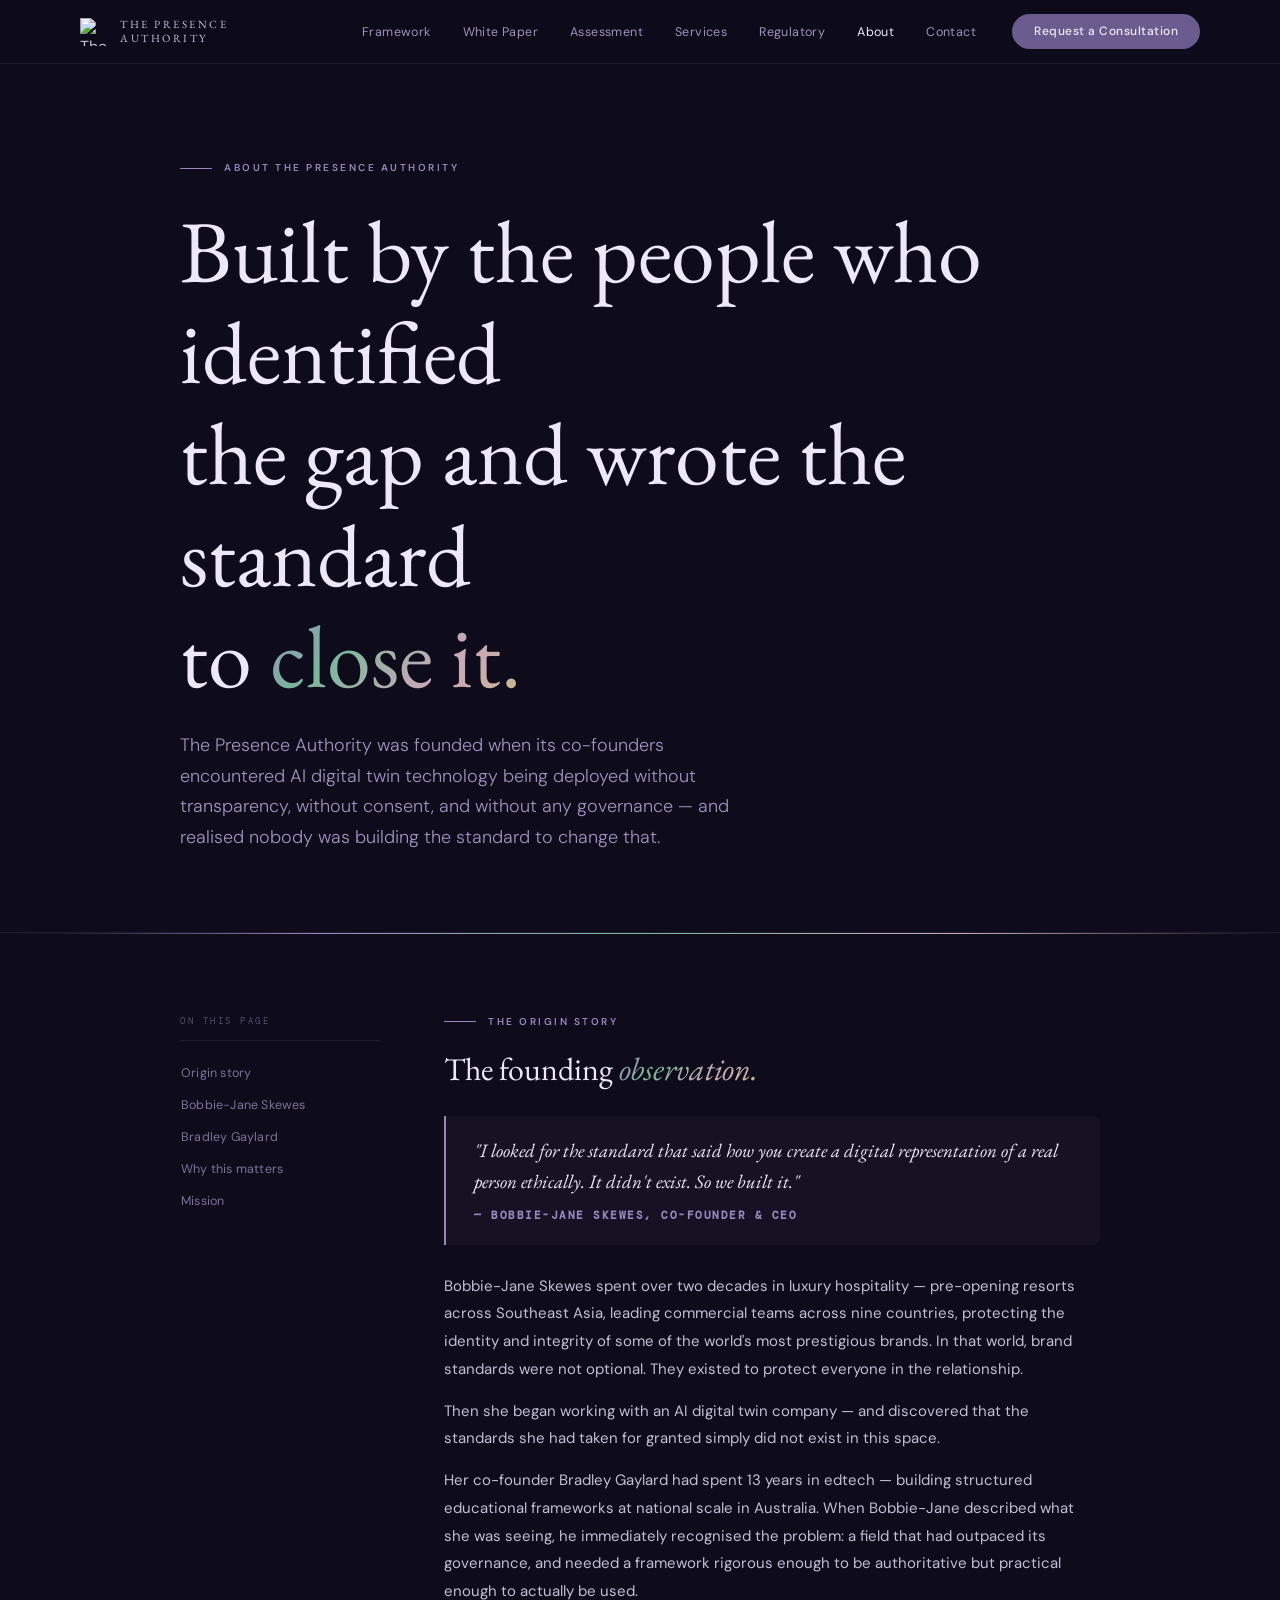
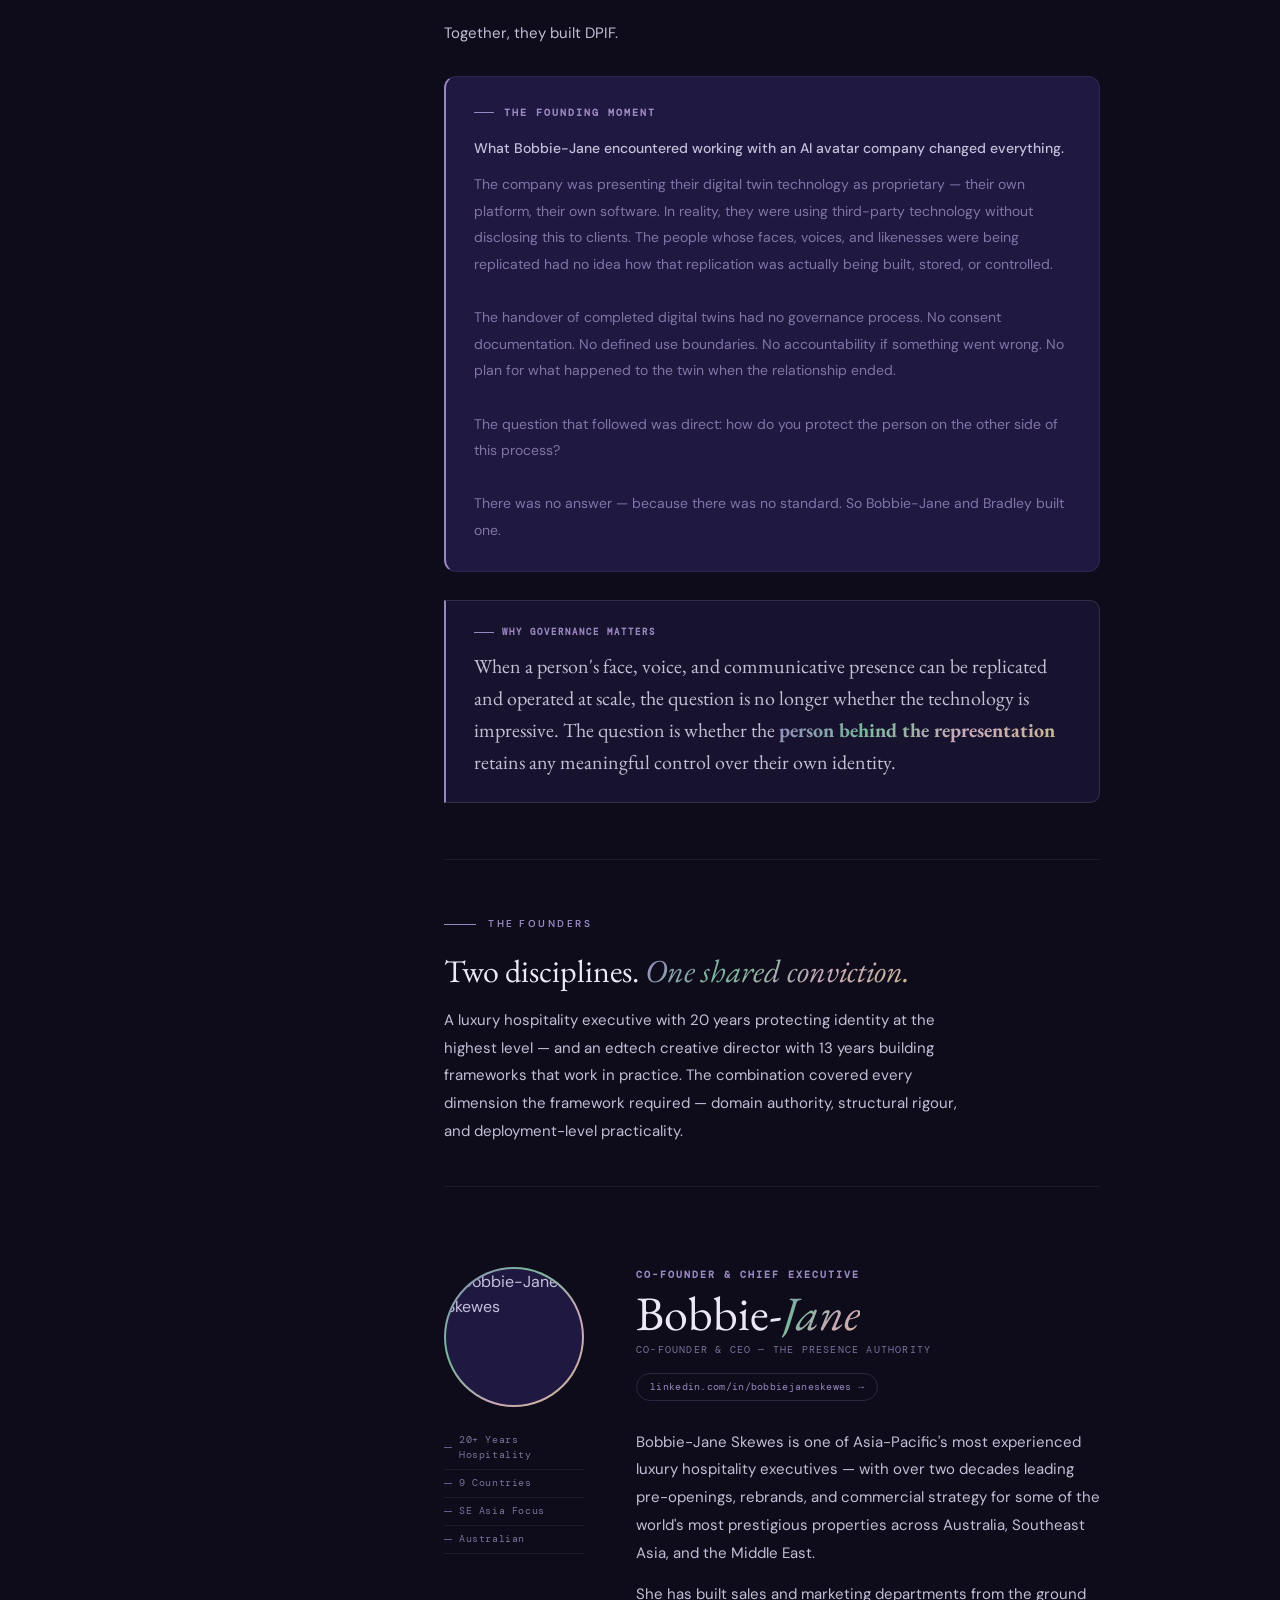
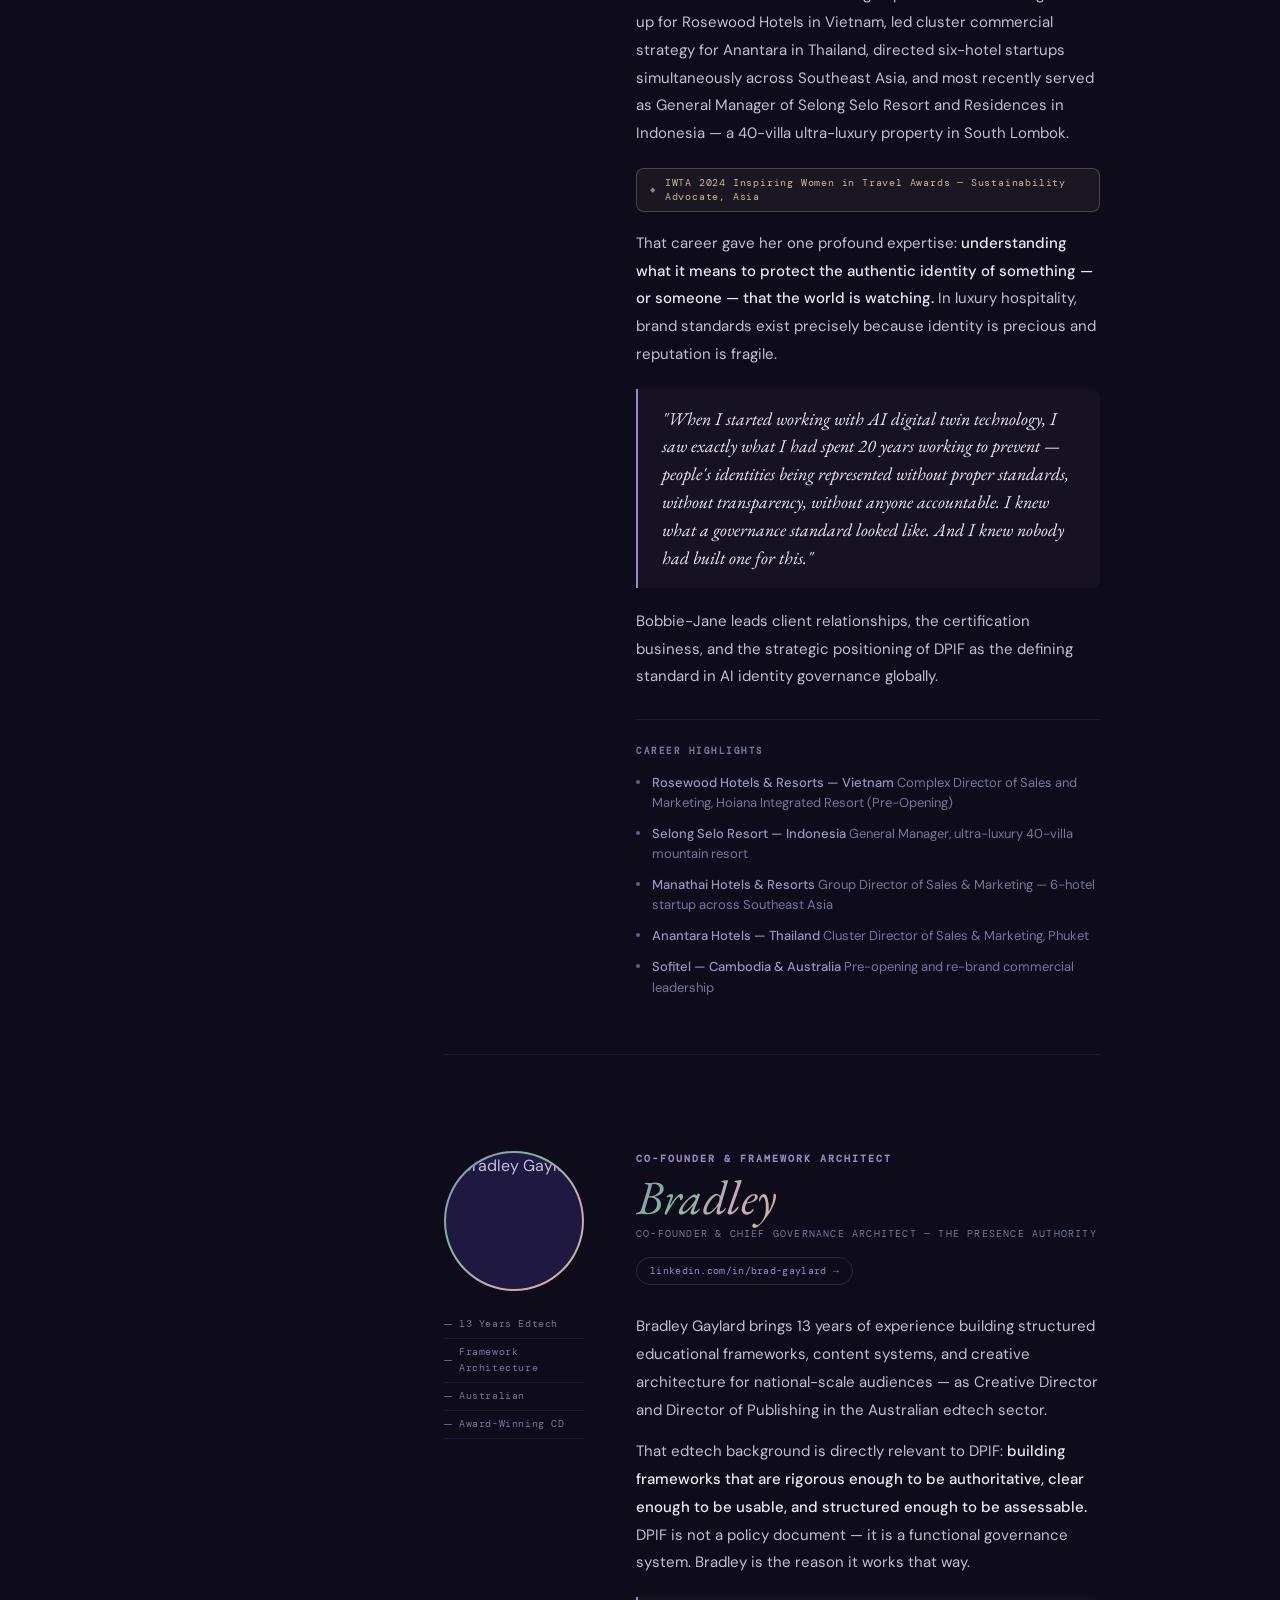
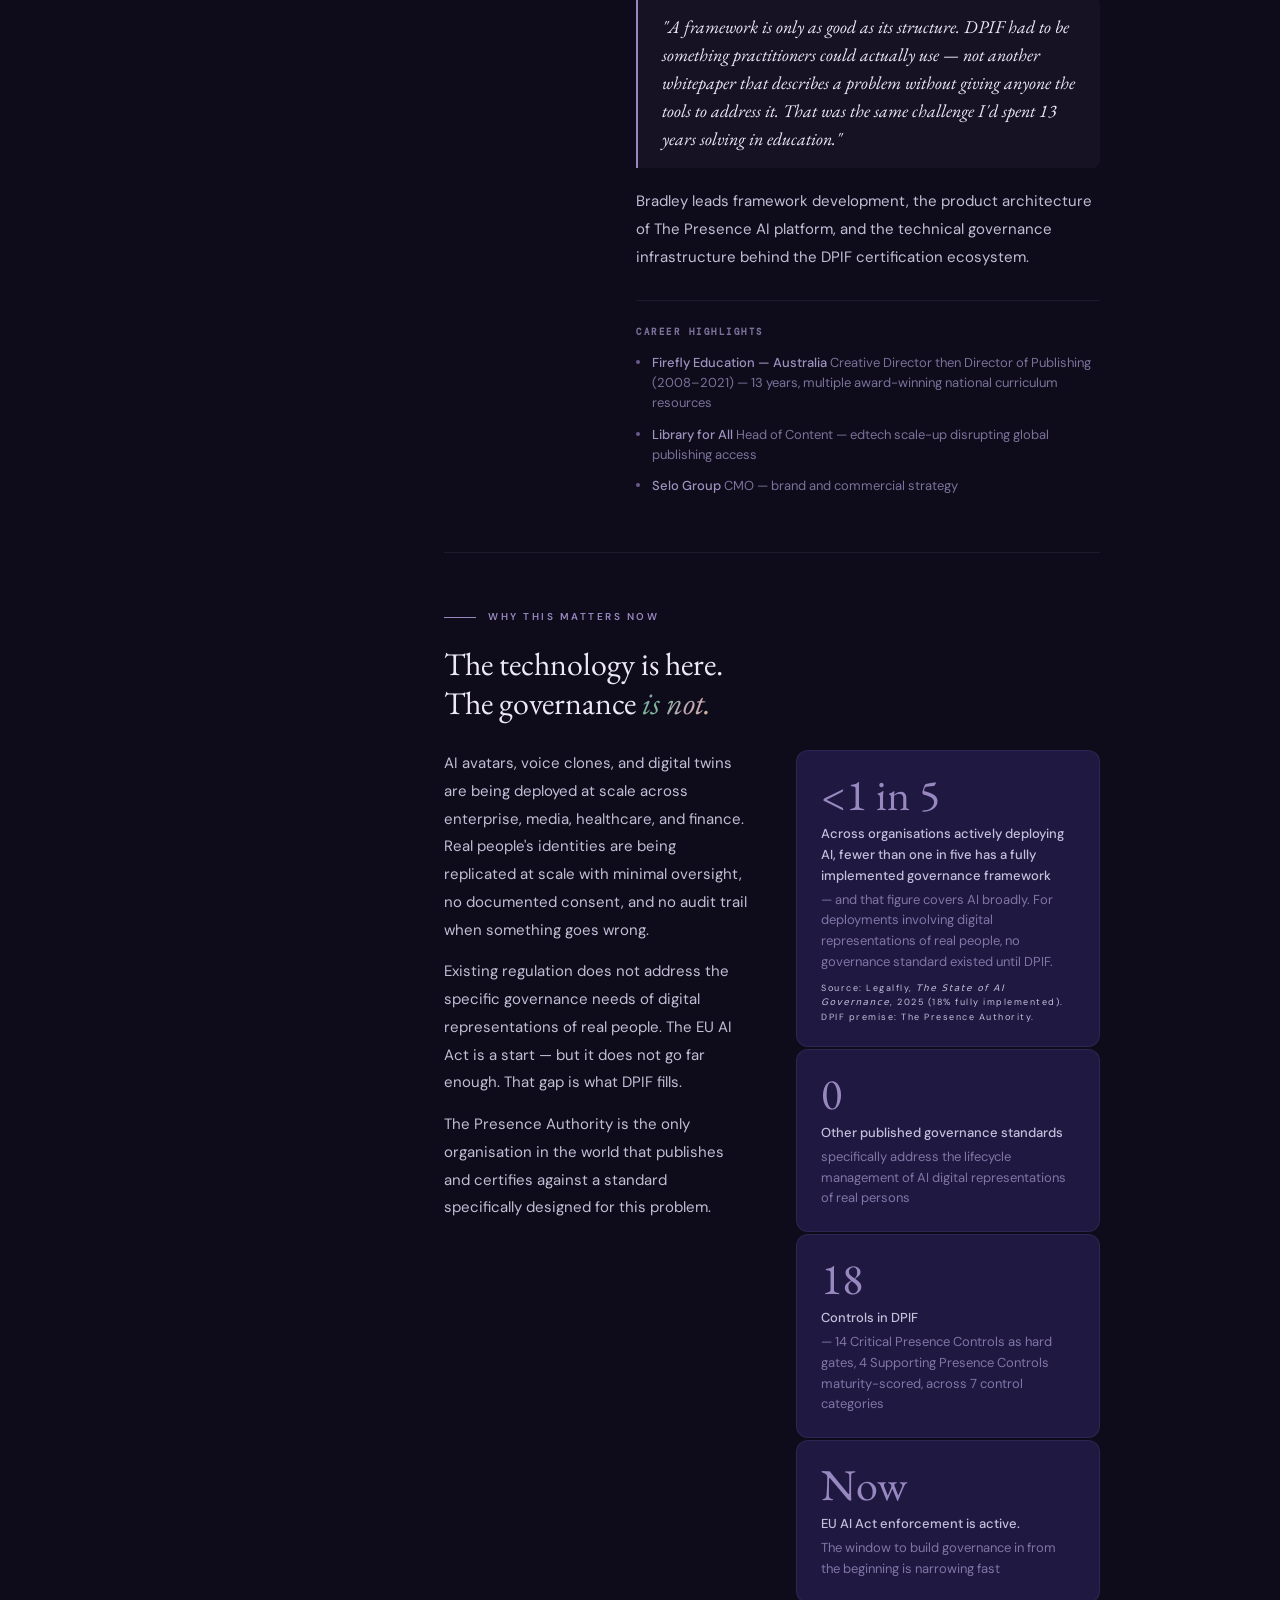
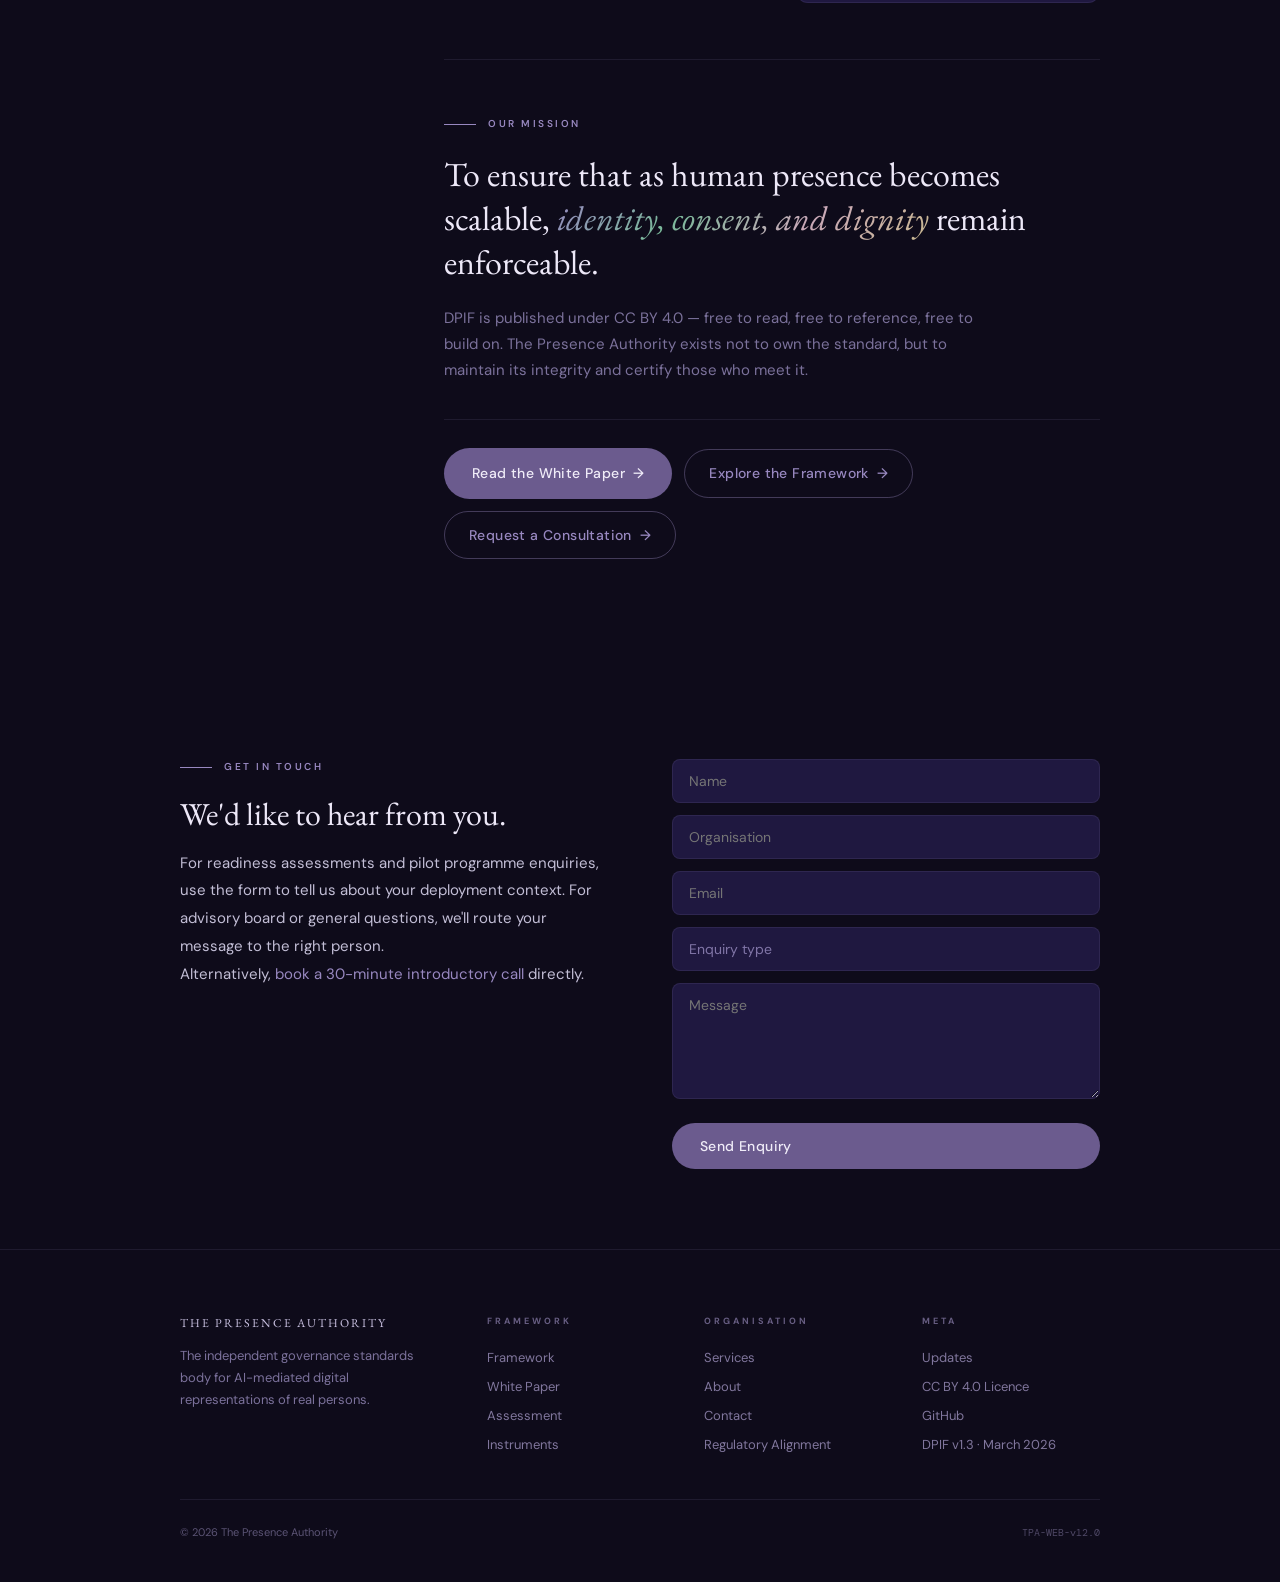
==== commit 3bd97273: "fix: replace uncitable 2% stat with sourced proxy (Legalfly 18% + DPIF premise) Co-Authored-By: Clau" ====
--- a/site/about.html
+++ b/site/about.html
@@ -395,7 +395,7 @@
             <p class="t-body">The Presence Authority is the only organisation in the world that publishes and certifies against a standard specifically designed for this problem.</p>
           </div>
           <div class="stat-stack">
-            <div class="stat-card"><div class="stat-num">2%</div><div class="stat-label"><strong>Of AI deployments involving digital representations of real people</strong> have documented consent or governance frameworks in place</div><span class="t-meta" style="display:block;margin-top:8px;font-size:9px;letter-spacing:1.5px;">Based on The Presence Authority's review of publicly documented AI avatar and digital twin deployments conducted during framework development, 2025–2026.</span></div>
+            <div class="stat-card"><div class="stat-num">&lt;1 in 5</div><div class="stat-label"><strong>Across organisations actively deploying AI, fewer than one in five has a fully implemented governance framework</strong> — and that figure covers AI broadly. For deployments involving digital representations of real people, no governance standard existed until DPIF.</div><span class="t-meta" style="display:block;margin-top:8px;font-size:9px;letter-spacing:1.5px;">Source: Legalfly, <em>The State of AI Governance</em>, 2025 (18% fully implemented). DPIF premise: The Presence Authority.</span></div>
             <div class="stat-card"><div class="stat-num">0</div><div class="stat-label"><strong>Other published governance standards</strong> specifically address the lifecycle management of AI digital representations of real persons</div></div>
             <div class="stat-card"><div class="stat-num">18</div><div class="stat-label"><strong>Controls in DPIF</strong> — 14 Critical Presence Controls as hard gates, 4 Supporting Presence Controls maturity-scored, across 7 control categories</div></div>
             <div class="stat-card"><div class="stat-num">Now</div><div class="stat-label"><strong>EU AI Act enforcement is active.</strong> The window to build governance in from the beginning is narrowing fast</div></div>
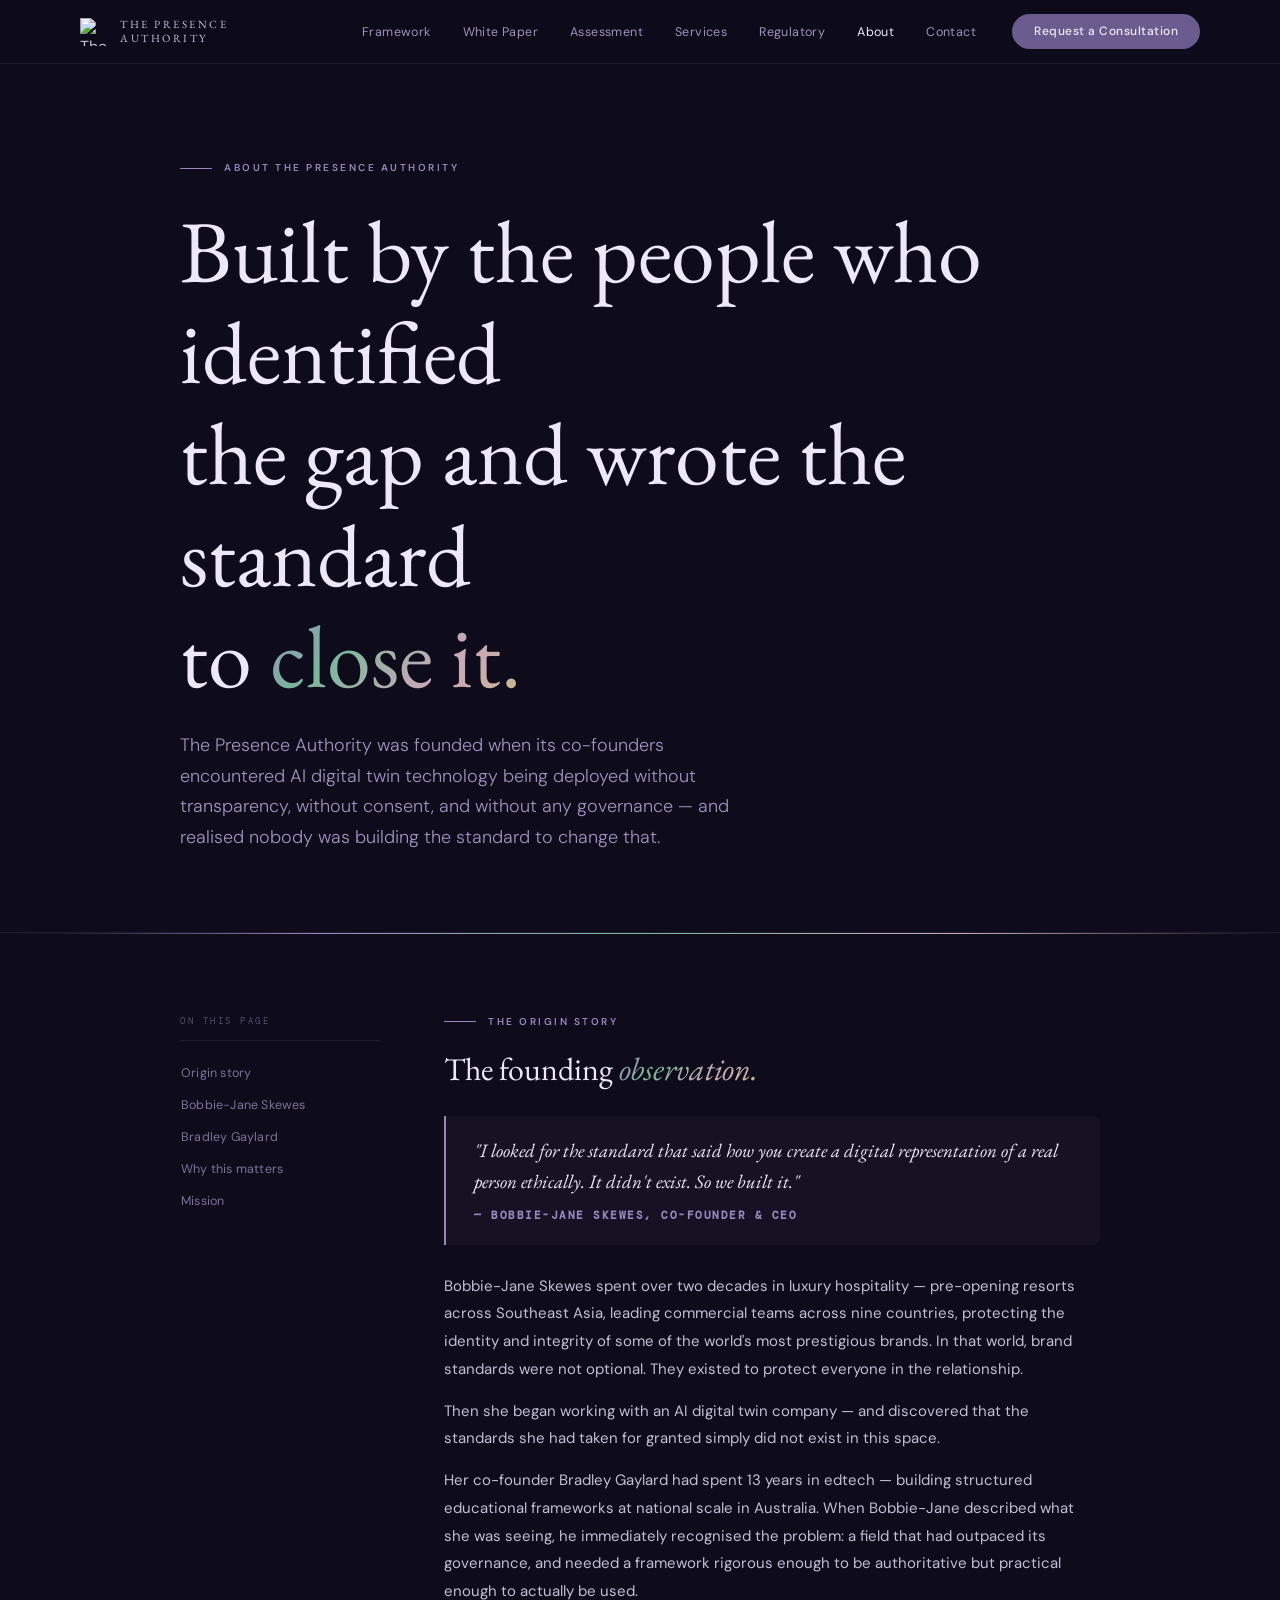
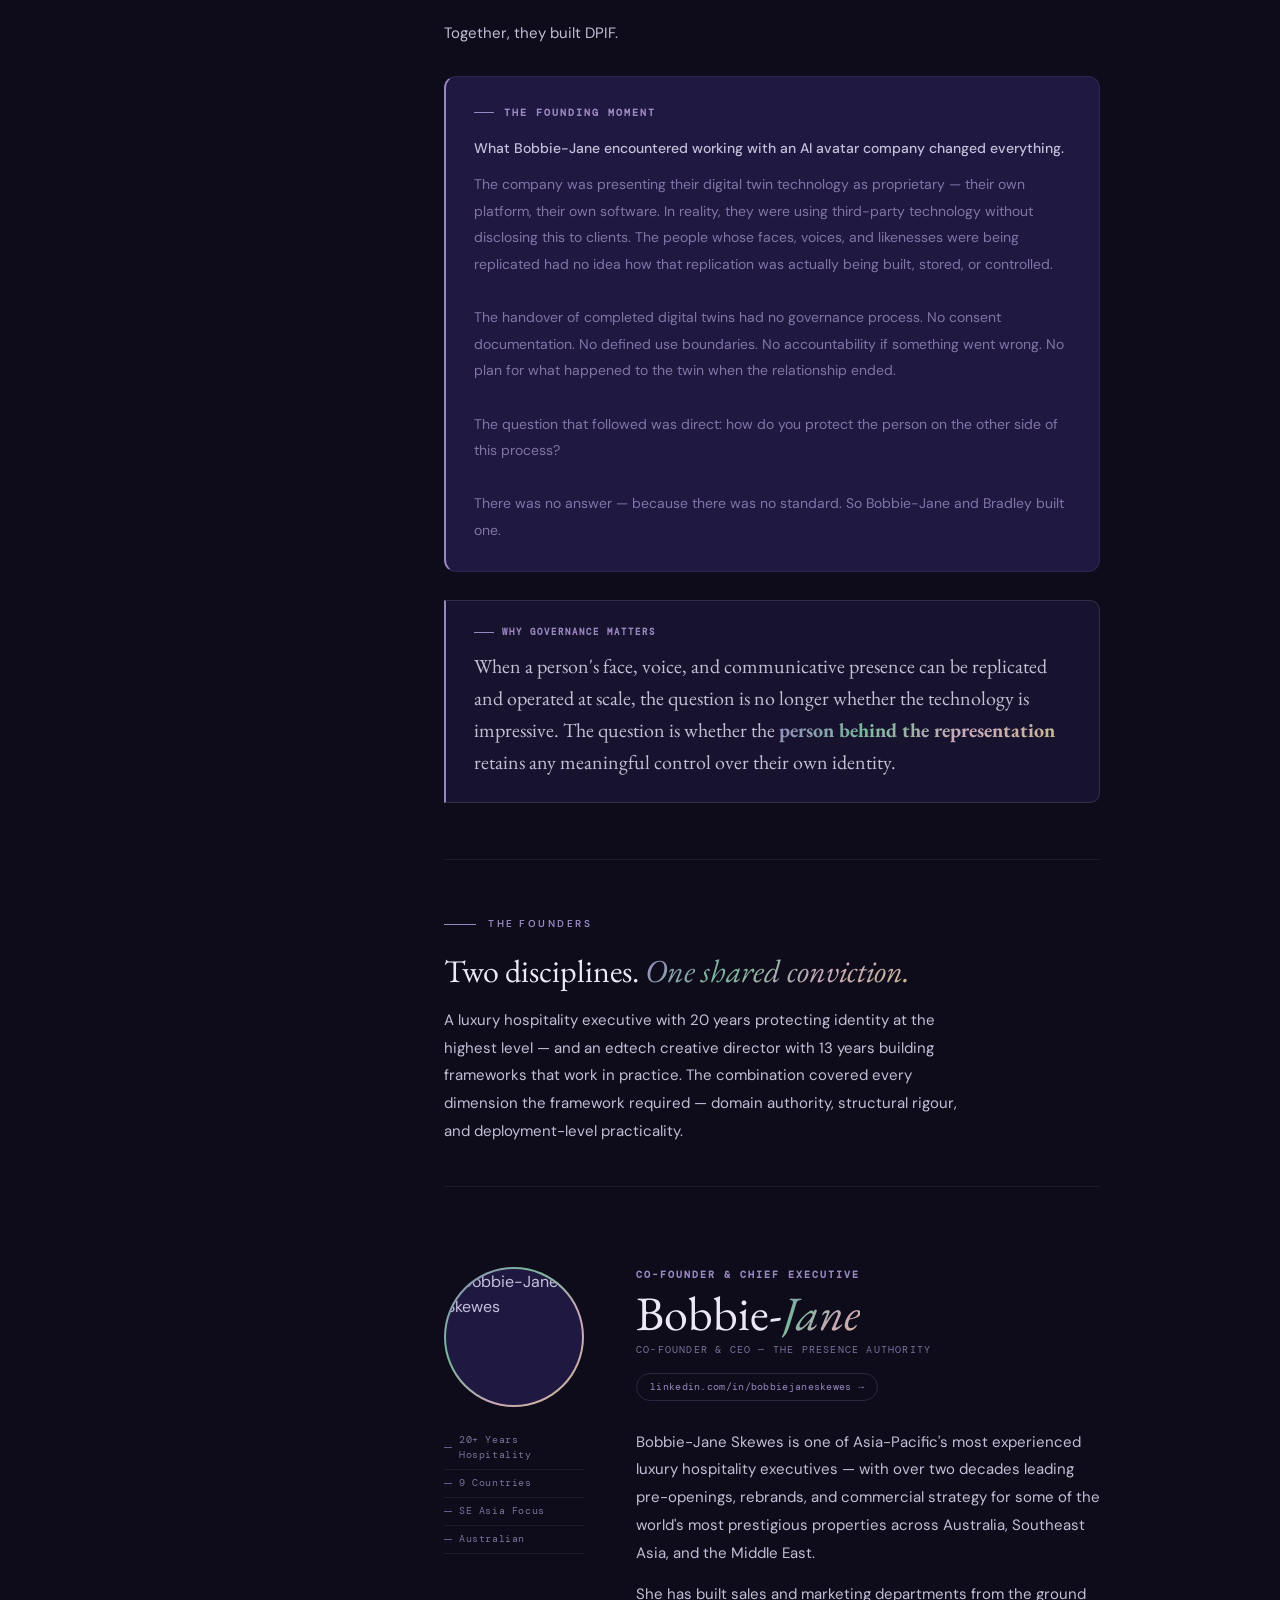
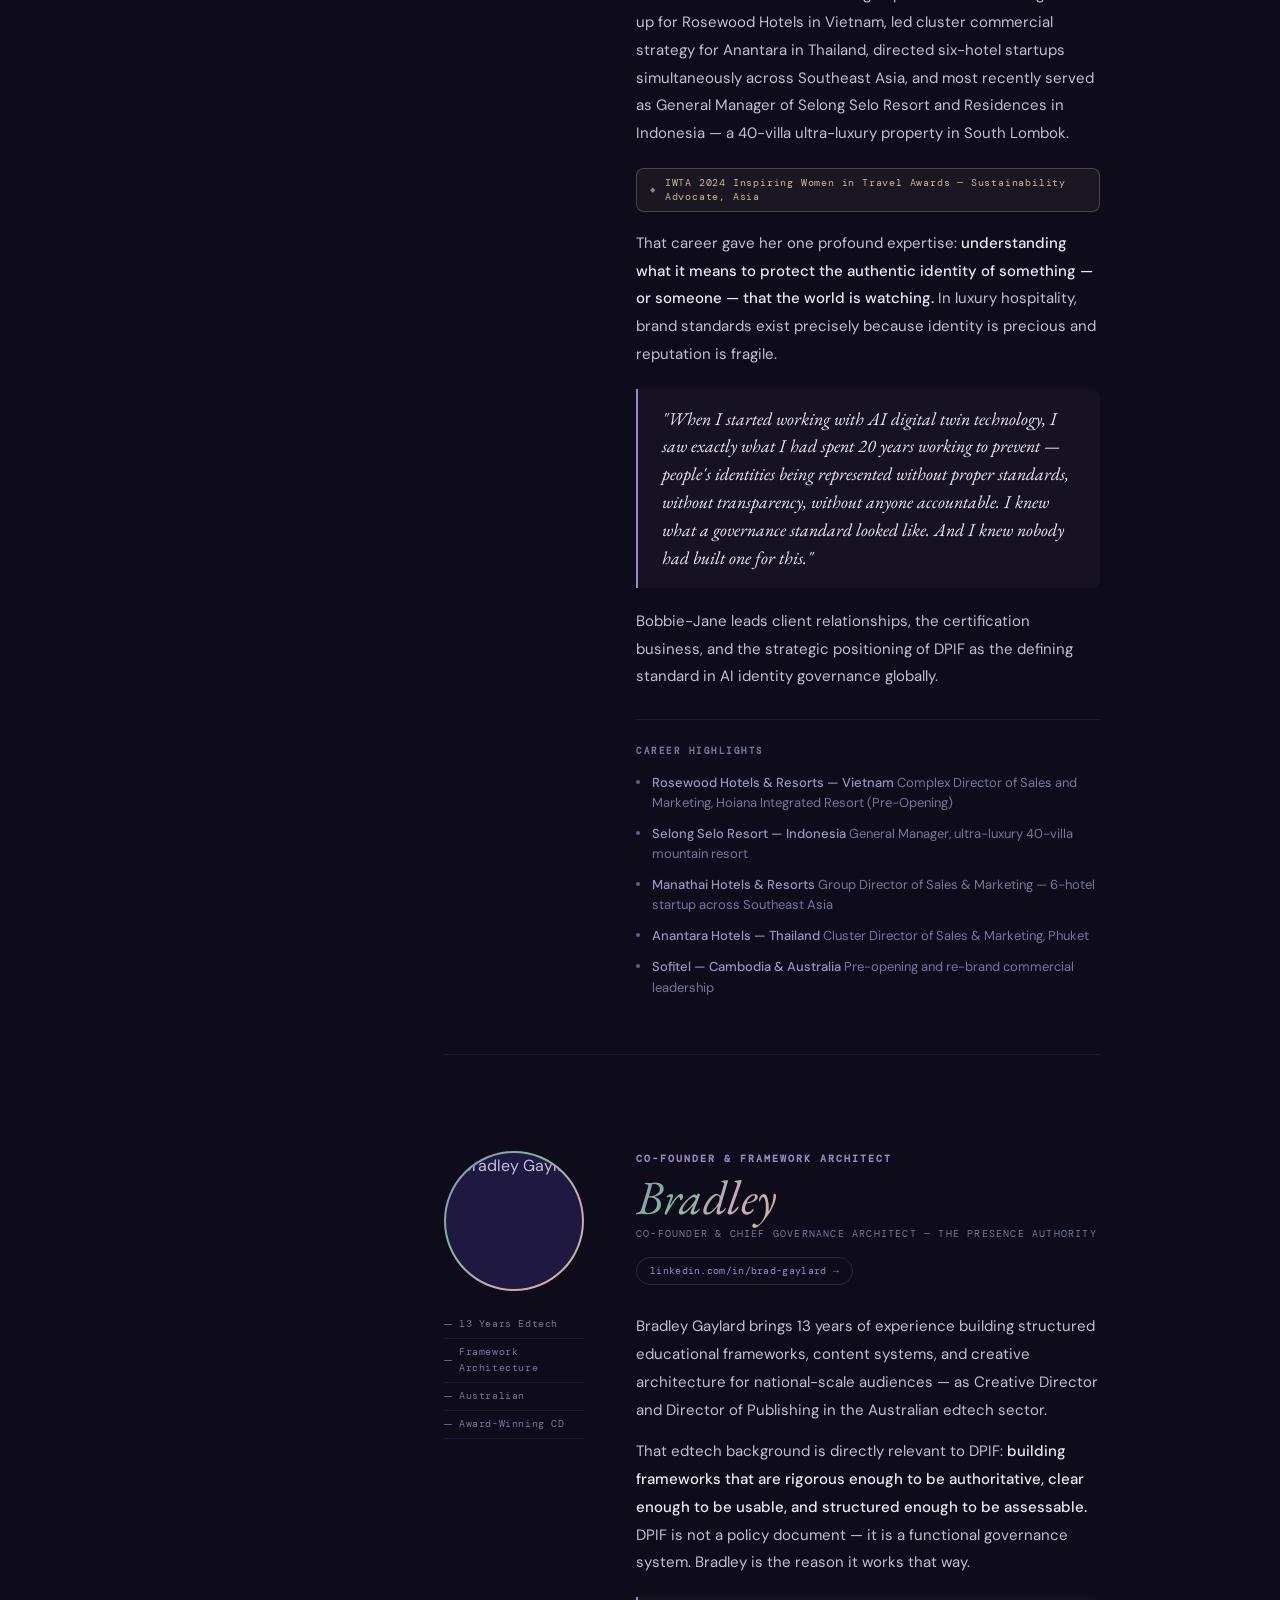
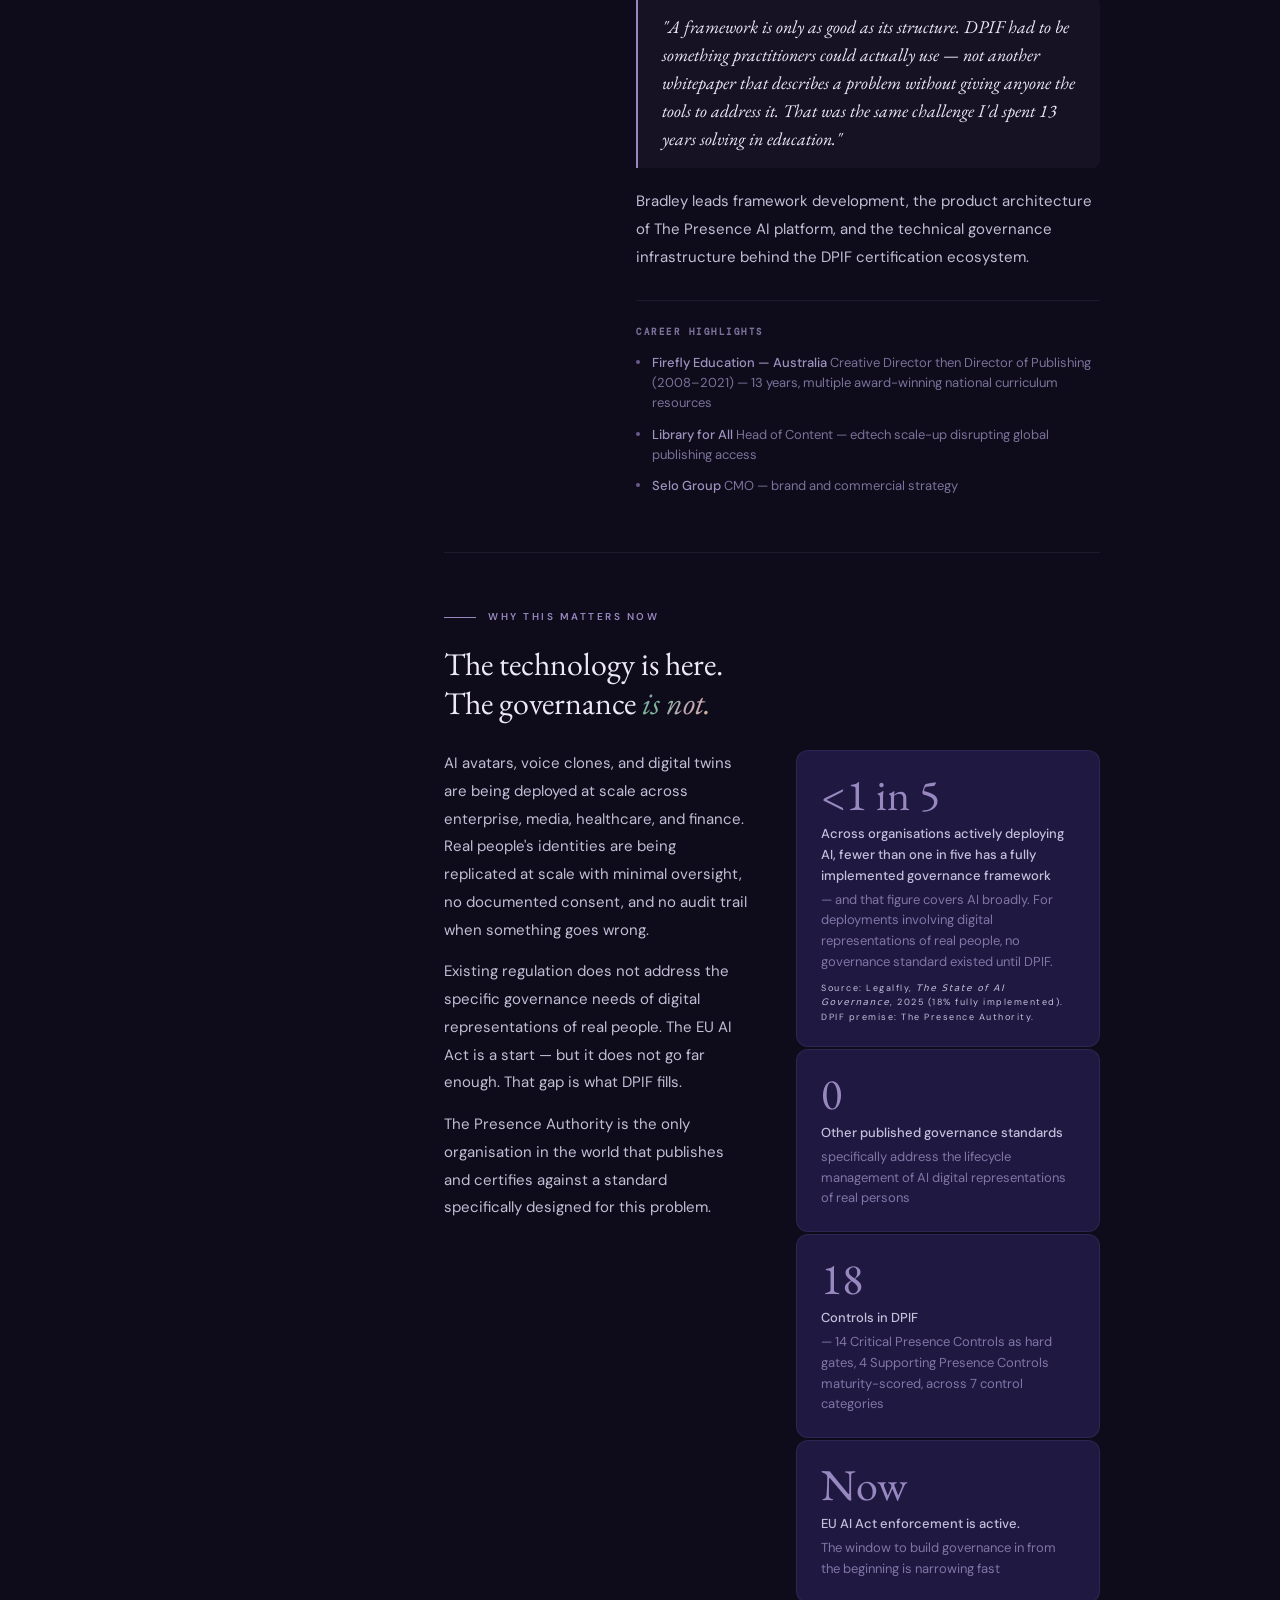
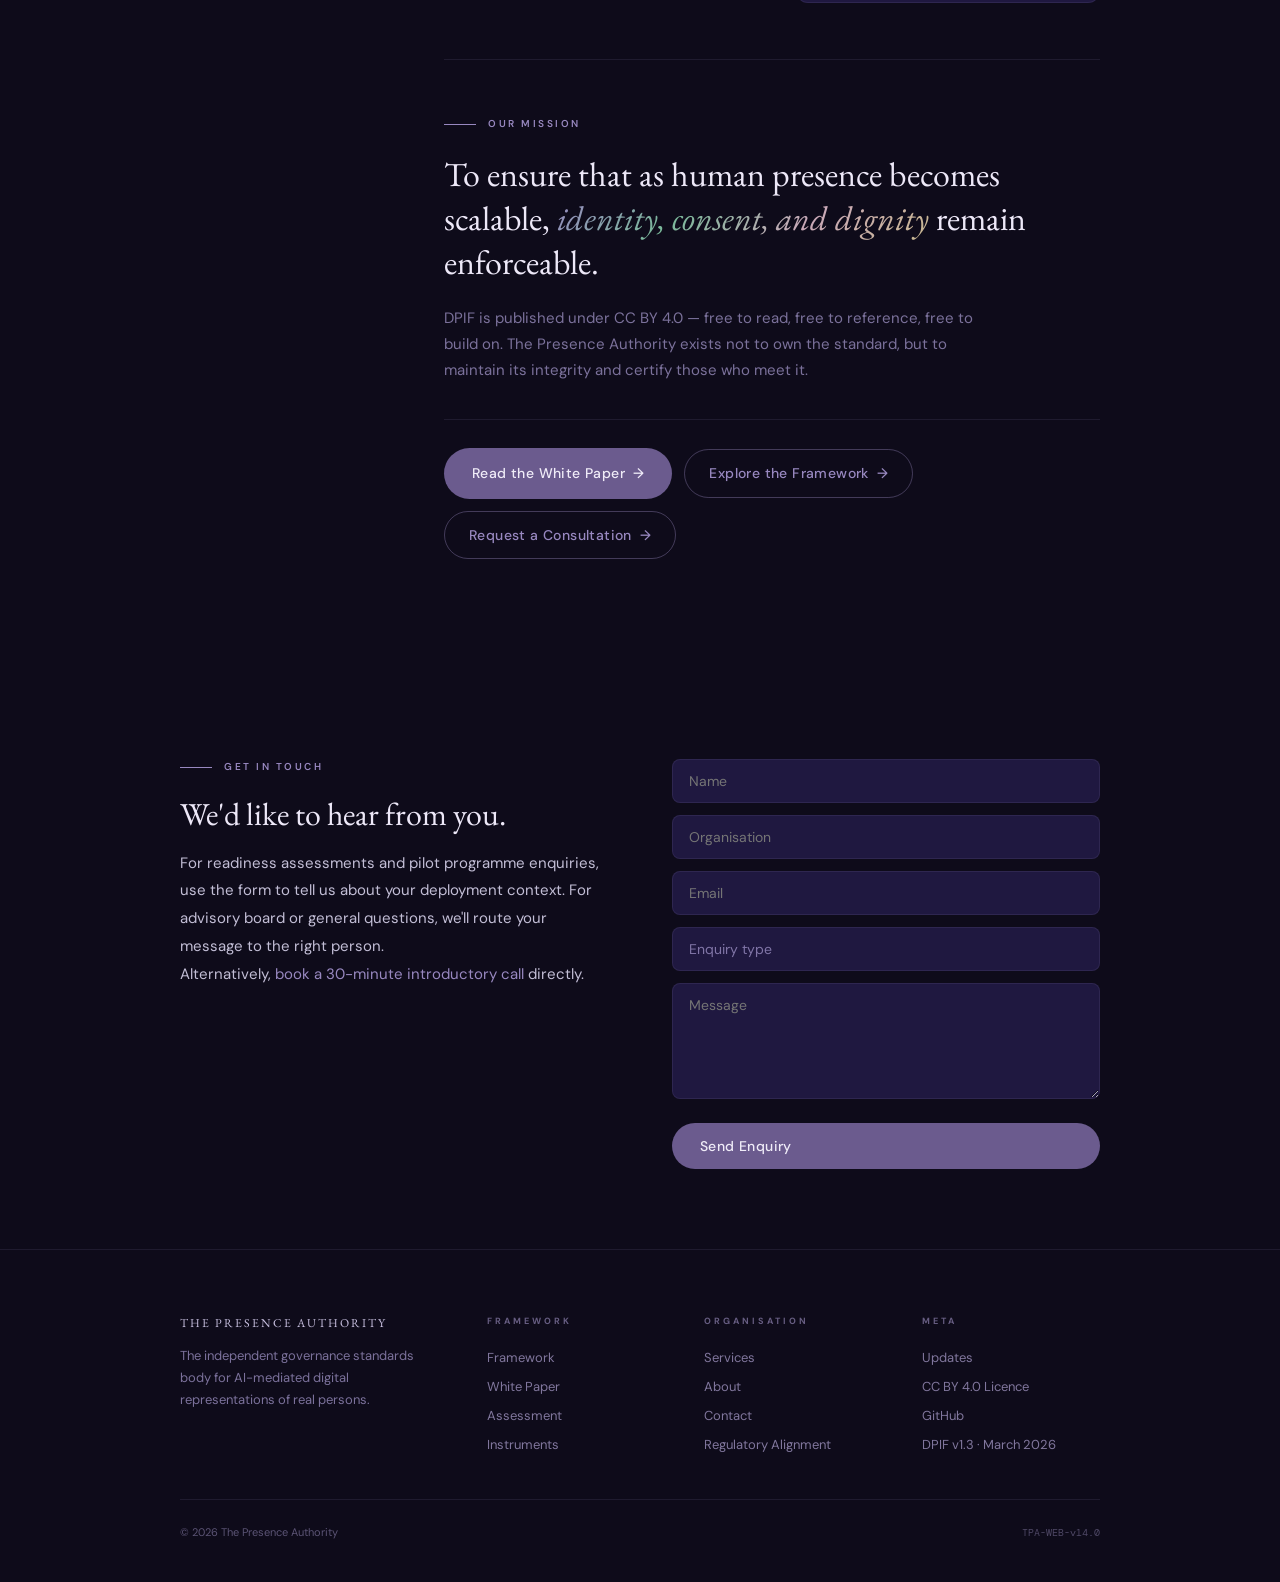
==== commit f860f802: "feat: contact + about v13-14 — Formspree wired on both forms, about mailto replaced with fetch handl" ====
--- a/site/about.html
+++ b/site/about.html
@@ -442,7 +442,7 @@
         <option value="General">General</option>
       </select>
       <textarea id="eq-msg" placeholder="Message" rows="5" style="width:100%;background:var(--mid2);border:0.5px solid var(--br);color:var(--tx);border-radius:8px;padding:12px 16px;font-family:var(--fb);font-size:14px;margin-bottom:16px;outline:none;resize:vertical;box-sizing:border-box"></textarea>
-      <button onclick="handleEnquiry()" class="btn btn-p" style="width:100%">Send Enquiry</button>
+      <button id="eqBtn" onclick="handleEnquiry()" class="btn btn-p" style="width:100%">Send Enquiry</button><div id="eq-status" style="display:none"></div>
     </div>
   </div>
 </section>
@@ -478,12 +478,13 @@
     </div>
     <div class="footer-bottom">
       <span class="footer-copy">© 2026 The Presence Authority</span>
-      <span class="footer-ver">TPA-WEB-v12.0</span>
+      <span class="footer-ver">TPA-WEB-v14.0</span>
     </div>
   </div>
 </footer>
 
 <script>
+const FORMSPREE_ENDPOINT = 'https://formspree.io/f/xeerynjp';
 const topbar = document.getElementById('topbar');
 let ticking = false;
 window.addEventListener('scroll', () => {
@@ -515,17 +516,91 @@
 sections.forEach(s => observer.observe(s));
 
 /* Enquiry form handler */
-function handleEnquiry(){
-  const name  = document.getElementById('eq-name').value.trim();
-  const org   = document.getElementById('eq-org').value.trim();
+async function handleEnquiry() {
+  const name = document.getElementById('eq-name').value.trim();
+  const org  = document.getElementById('eq-org').value.trim();
   const email = document.getElementById('eq-email').value.trim();
-  const type  = document.getElementById('eq-type').value;
-  const msg   = document.getElementById('eq-msg').value.trim();
-  if(!name||!email||!msg){alert('Please complete name, email, and message.');return;}
-  if(!/^[^\s@]+@[^\s@]+\.[^\s@]+$/.test(email)){alert('Please enter a valid email address.');return;}
-  const subject = encodeURIComponent((type?type+' — ':'')+'Enquiry from '+name+(org?' ('+org+')':''));
-  const body    = encodeURIComponent('Name: '+name+'\nOrganisation: '+org+'\nEmail: '+email+'\nEnquiry type: '+(type||'Not specified')+'\n\n'+msg);
-  window.location.href='mailto:bradley@thepresenceauthority.com?subject='+subject+'&body='+body;
+  const type = document.getElementById('eq-type').value;
+  const msg  = document.getElementById('eq-msg').value.trim();
+  const statusEl = document.getElementById('eq-status');
+  const btn = document.getElementById('eqBtn');
+
+  /* Reset status */
+  statusEl.style.display = 'none';
+
+  /* Validation */
+  if (!name || !email || !msg) {
+    showEqStatus('Please complete name, email, and message.', 'error');
+    return;
+  }
+  if (!/^[^\s@]+@[^\s@]+\.[^\s@]+$/.test(email)) {
+    showEqStatus('Please enter a valid email address.', 'error');
+    return;
+  }
+
+  /* Loading state */
+  btn.textContent = 'Sending\u2026';
+  btn.disabled = true;
+  btn.style.opacity = '0.65';
+  btn.style.cursor = 'default';
+
+  try {
+    const res = await fetch(FORMSPREE_ENDPOINT, {
+      method: 'POST',
+      headers: { 'Content-Type': 'application/json', 'Accept': 'application/json' },
+      body: JSON.stringify({
+        name,
+        email,
+        organisation: org || '\u2014',
+        enquiry_type: type || 'General',
+        message: msg,
+        _source: 'about',
+        _subject: 'TPA Enquiry \u2014 ' + (type || 'General') + ' (' + name + ')'
+      })
+    });
+
+    if (res.ok) {
+      showEqStatus('Your message has been sent. We will respond within 2 business days.', 'success');
+      ['eq-name', 'eq-org', 'eq-email', 'eq-msg'].forEach(id => {
+        document.getElementById(id).value = '';
+      });
+      document.getElementById('eq-type').value = '';
+      btn.textContent = 'Sent';
+    } else {
+      showEqStatus('Submission failed. Please email bradley@thepresenceauthority.com directly.', 'error');
+      resetBtn();
+    }
+  } catch (e) {
+    showEqStatus('Could not connect. Please email bradley@thepresenceauthority.com directly.', 'error');
+    resetBtn();
+  }
+
+  function resetBtn() {
+    btn.textContent = 'Send Enquiry';
+    btn.disabled = false;
+    btn.style.opacity = '1';
+    btn.style.cursor = 'pointer';
+  }
+
+  function showEqStatus(message, type) {
+    statusEl.textContent = message;
+    statusEl.style.display = 'block';
+    statusEl.style.marginTop = '12px';
+    statusEl.style.padding = '12px 16px';
+    statusEl.style.borderRadius = '8px';
+    statusEl.style.fontSize = '13px';
+    statusEl.style.lineHeight = '1.6';
+    if (type === 'success') {
+      statusEl.style.background = 'rgba(61,122,92,0.12)';
+      statusEl.style.border = '0.5px solid rgba(90,158,122,0.35)';
+      statusEl.style.color = 'var(--gl)';
+    } else {
+      statusEl.style.background = 'rgba(201,168,184,0.08)';
+      statusEl.style.border = '0.5px solid rgba(201,168,184,0.28)';
+      statusEl.style.color = 'var(--rm)';
+    }
+    statusEl.scrollIntoView({ behavior: 'smooth', block: 'nearest' });
+  }
 }
 </script>
 </body>
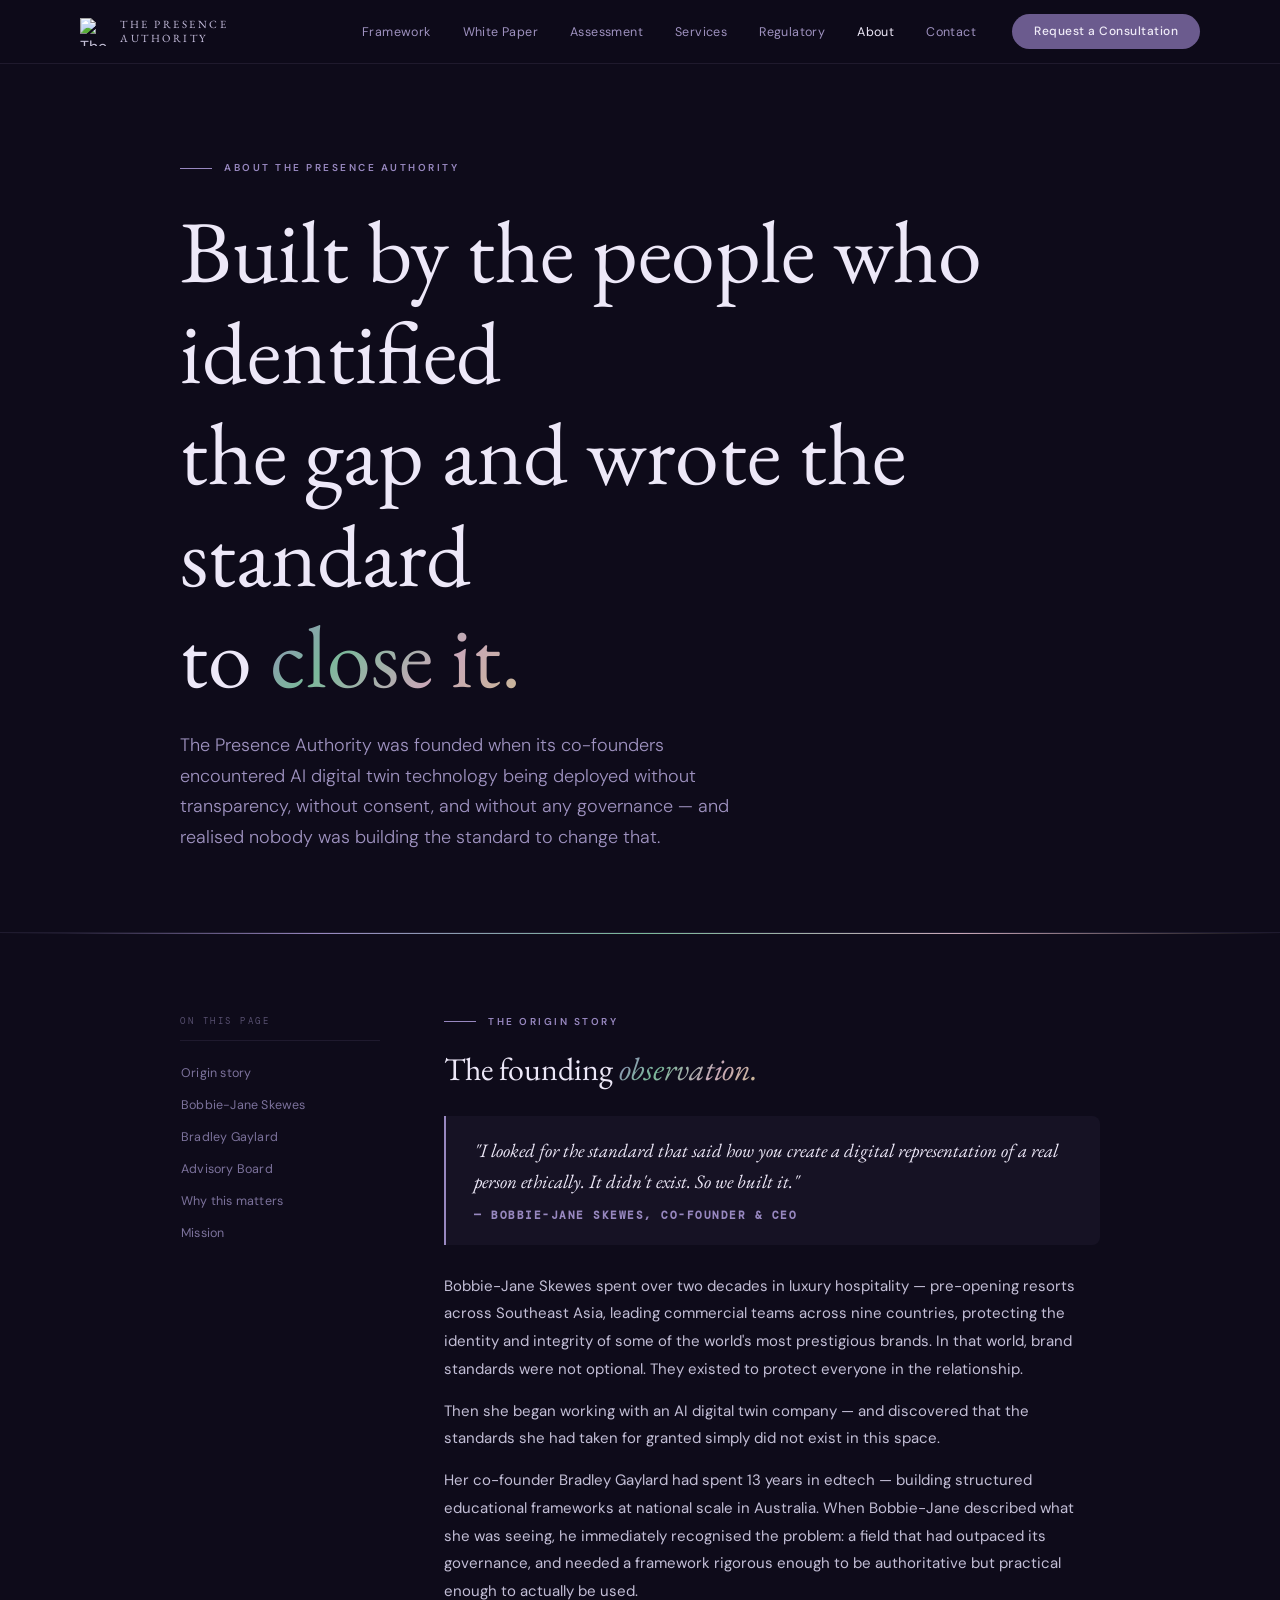
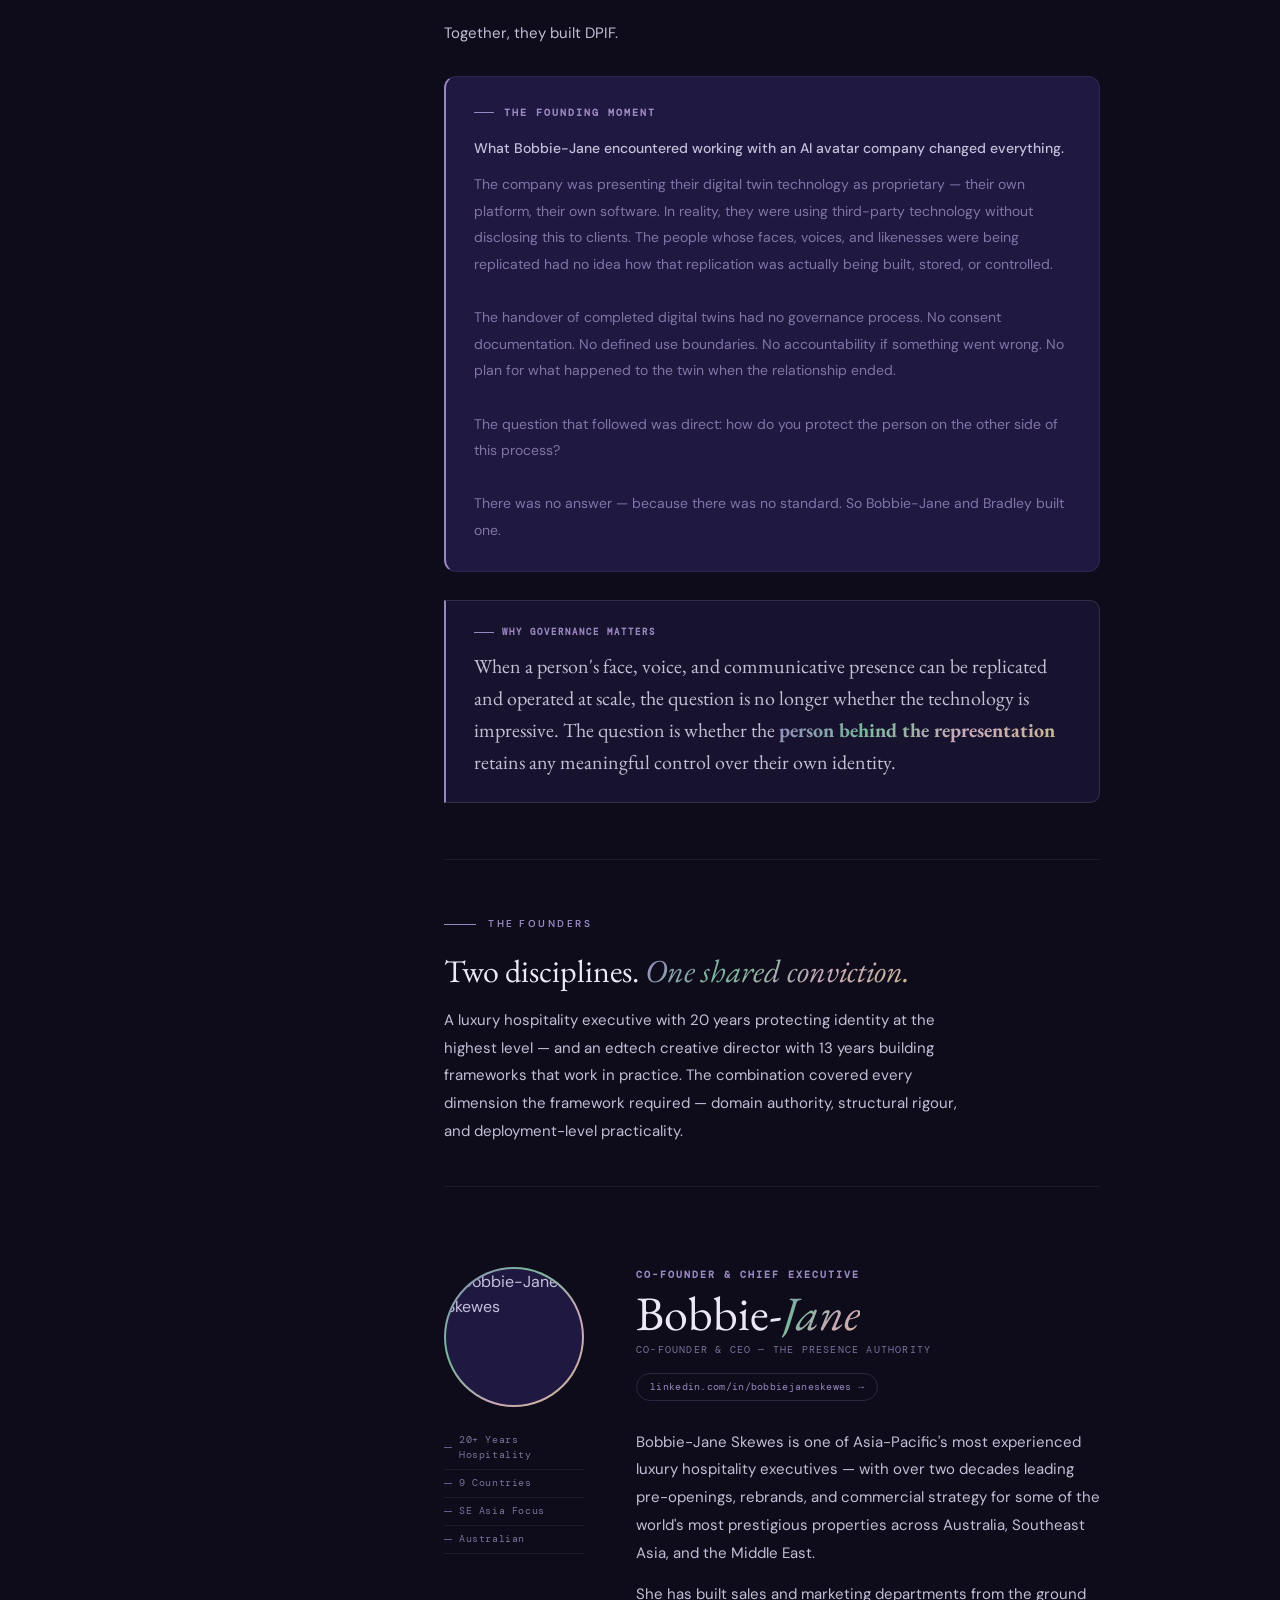
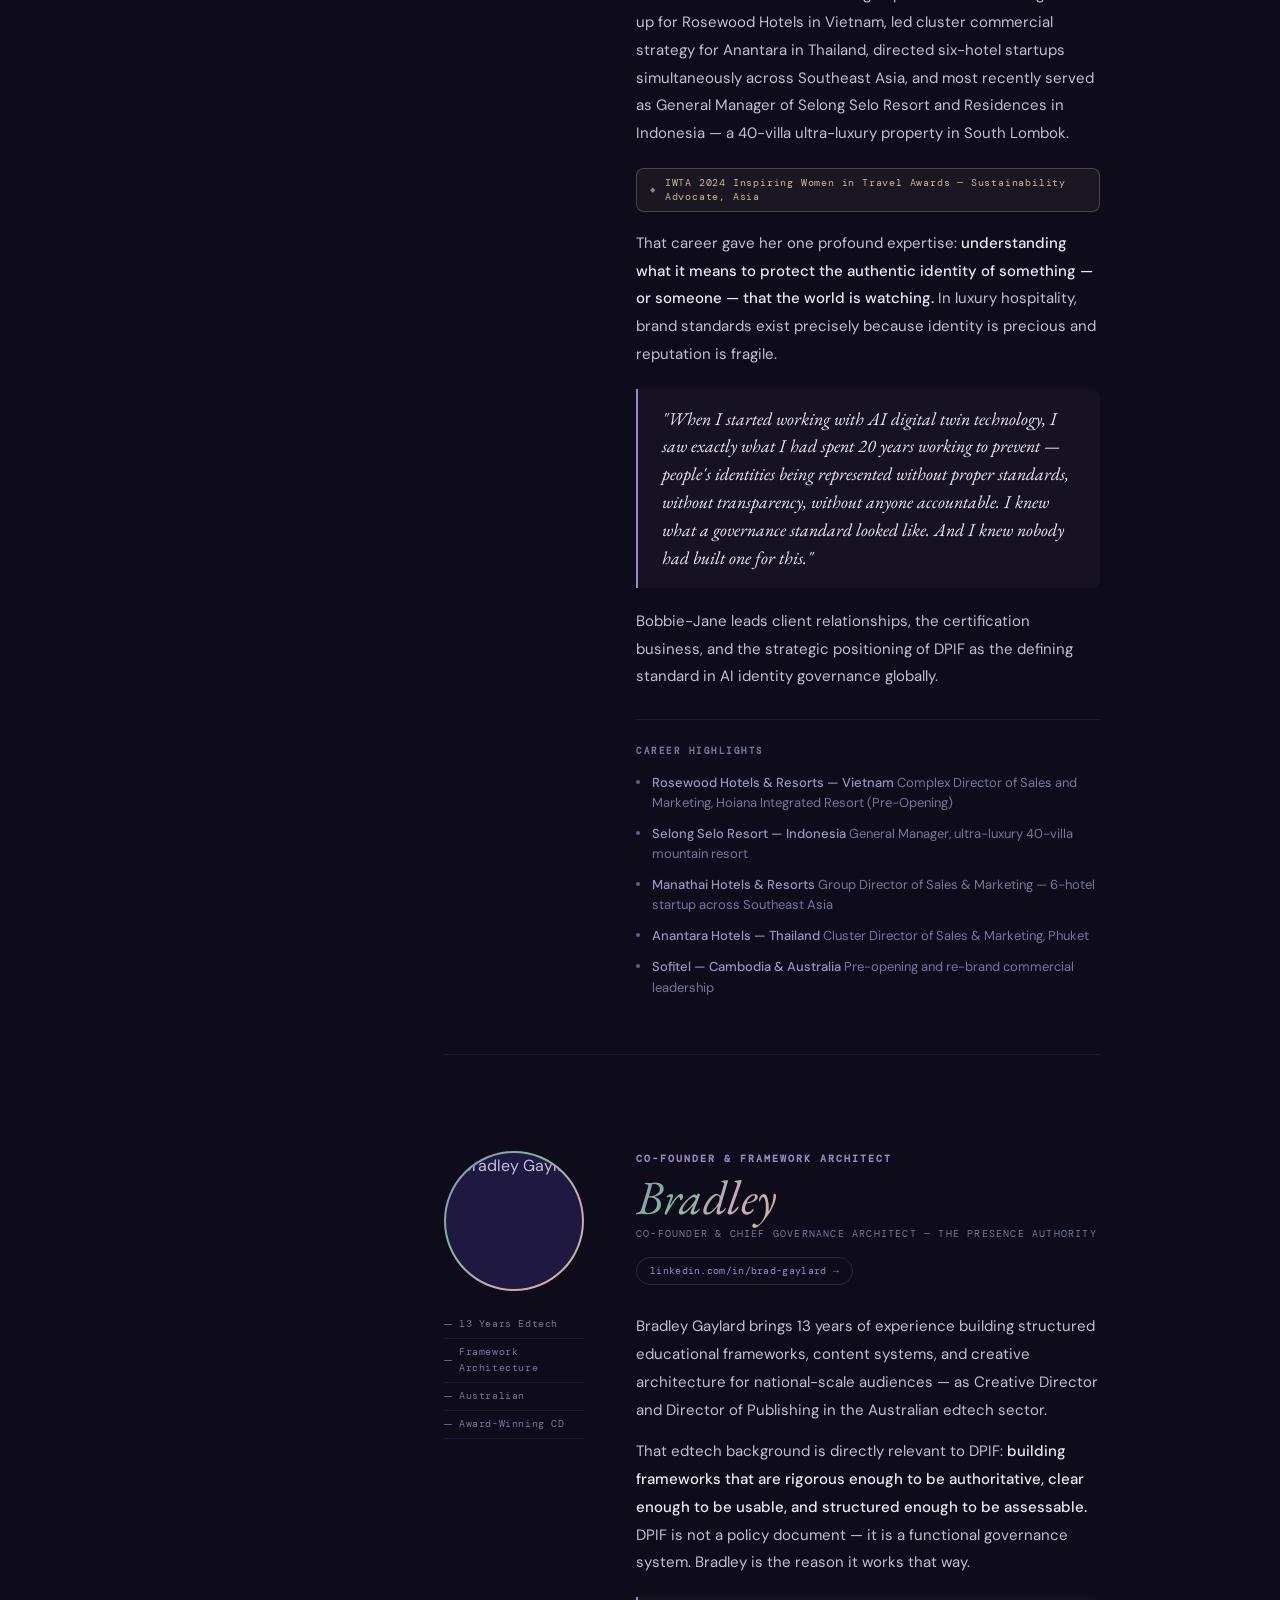
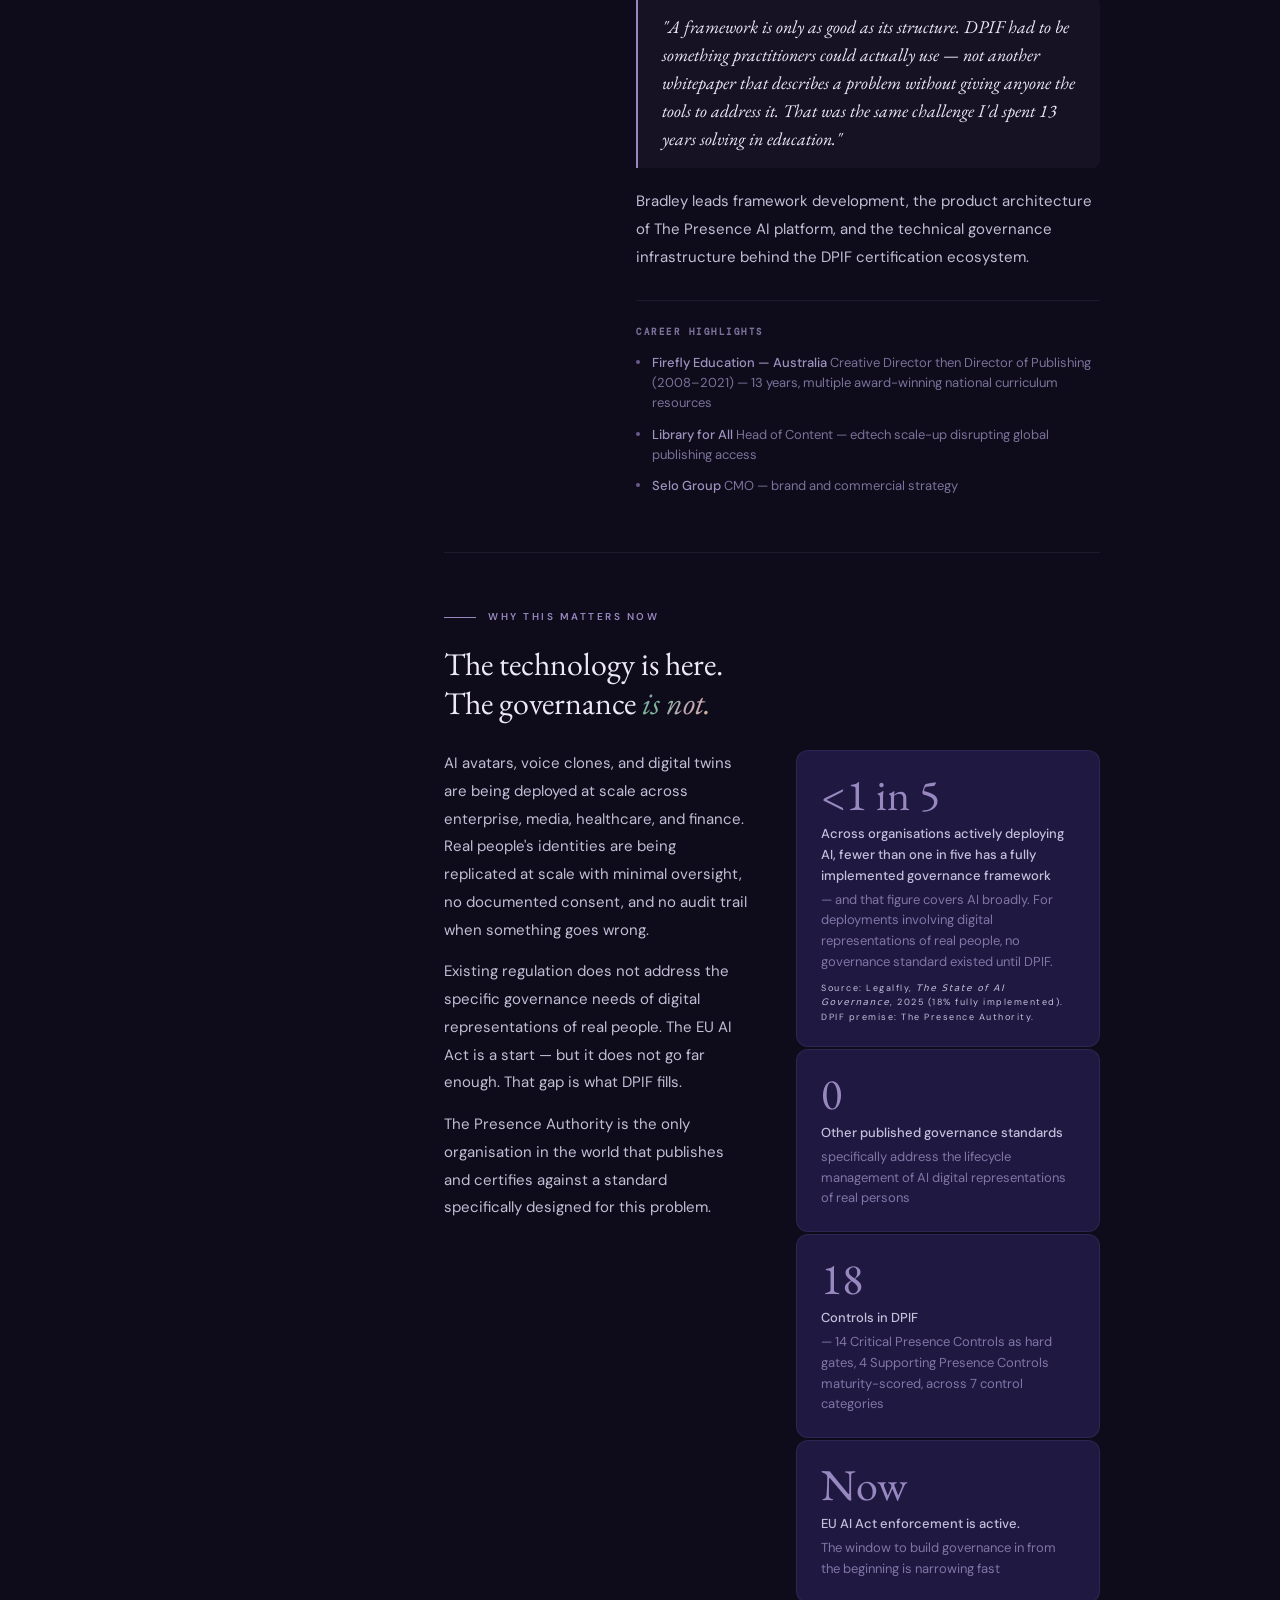
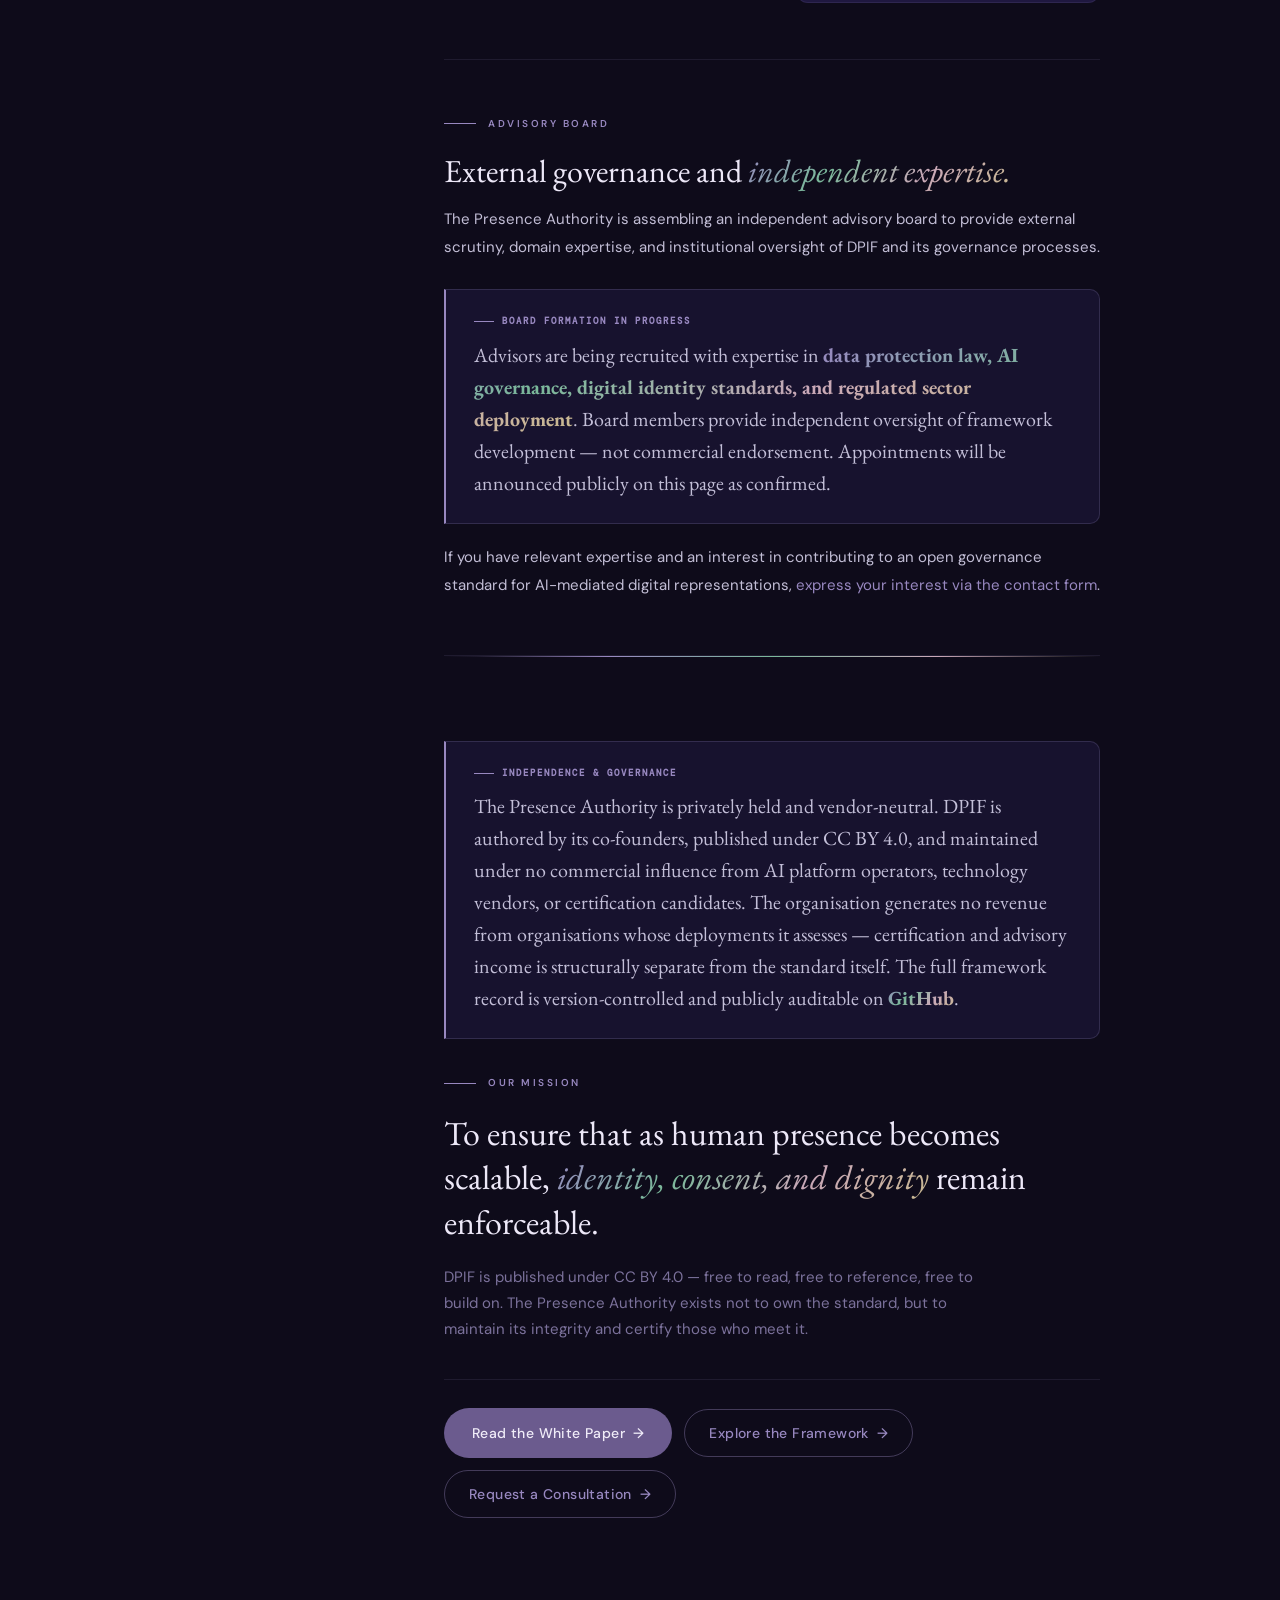
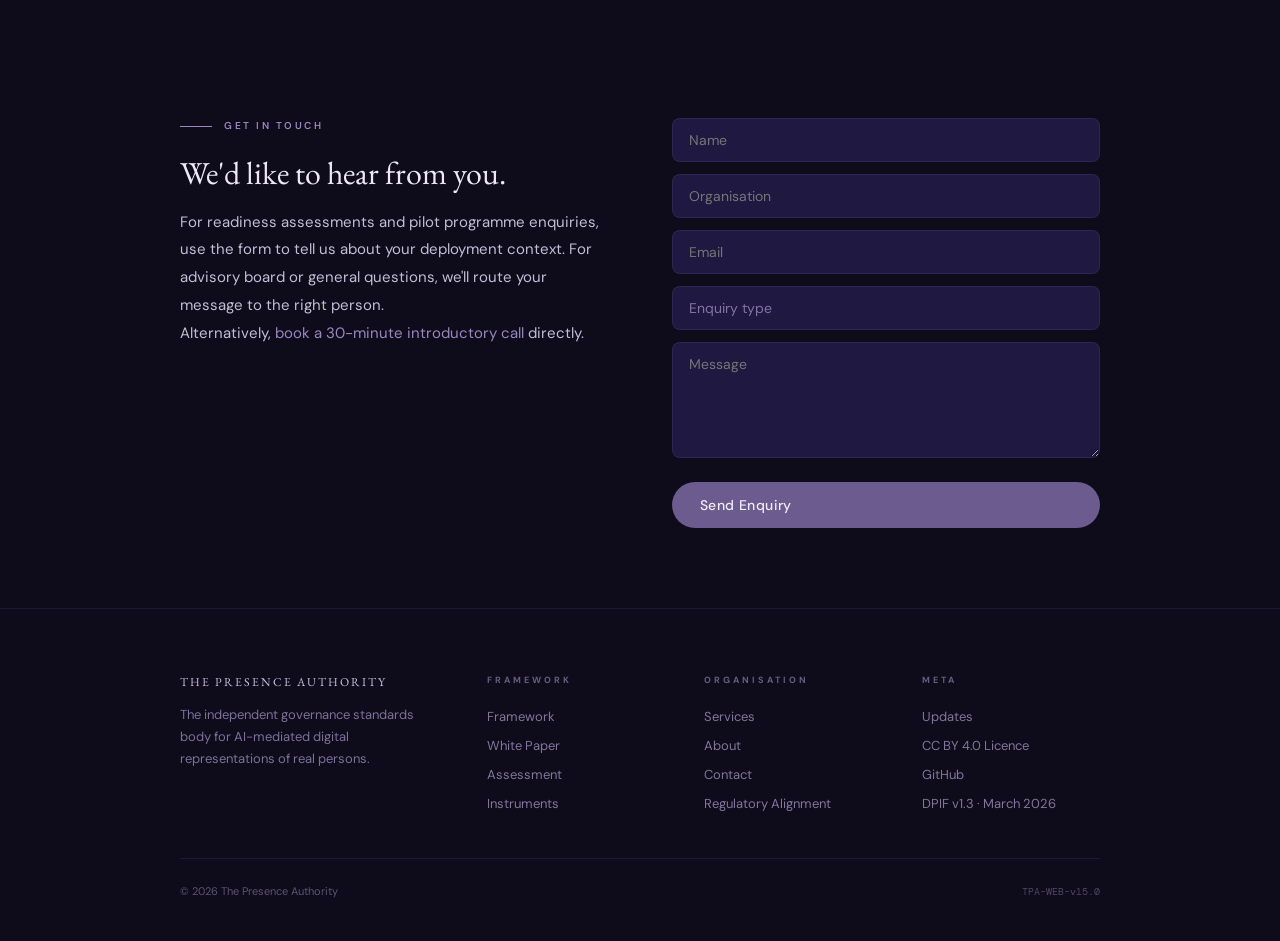
==== commit 1c3d9b5e: "feat: site — independence statement, advisory board, EU AI Act specifics, qualification form, email " ====
--- a/site/about.html
+++ b/site/about.html
@@ -255,6 +255,7 @@
       <a href="#origin"      class="page-nav-link">Origin story</a>
       <a href="#bobbie-jane" class="page-nav-link">Bobbie-Jane Skewes</a>
       <a href="#bradley"     class="page-nav-link">Bradley Gaylard</a>
+      <a href="#advisory-board" class="page-nav-link">Advisory Board</a>
       <a href="#why"         class="page-nav-link">Why this matters</a>
       <a href="#mission"     class="page-nav-link">Mission</a>
     </nav>
@@ -403,10 +404,24 @@
         </div>
       </section>
 
+      <section class="content-section" id="advisory-board">
+        <span class="section-label">Advisory Board</span>
+        <h2 class="section-title">External governance and <em>independent expertise.</em></h2>
+        <p class="t-body" style="margin-bottom:20px">The Presence Authority is assembling an independent advisory board to provide external scrutiny, domain expertise, and institutional oversight of DPIF and its governance processes.</p>
+        <div class="callout-block">
+          <div class="callout-eyebrow">Board Formation in Progress</div>
+          <p class="callout-text">Advisors are being recruited with expertise in <strong>data protection law, AI governance, digital identity standards, and regulated sector deployment</strong>. Board members provide independent oversight of framework development — not commercial endorsement. Appointments will be announced publicly on this page as confirmed.</p>
+        </div>
+        <p class="t-body" style="margin-top:20px">If you have relevant expertise and an interest in contributing to an open governance standard for AI-mediated digital representations, <a href="/contact" style="color:var(--vs)">express your interest via the contact form</a>.</p>
+      </section>
       <hr class="grad-sep">
 
       <!-- MISSION -->
       <section class="content-section" id="mission">
+        <div class="callout-block" style="margin-bottom:36px">
+          <div class="callout-eyebrow">Independence &amp; Governance</div>
+          <p class="callout-text">The Presence Authority is privately held and vendor-neutral. DPIF is authored by its co-founders, published under CC BY 4.0, and maintained under no commercial influence from AI platform operators, technology vendors, or certification candidates. The organisation generates no revenue from organisations whose deployments it assesses — certification and advisory income is structurally separate from the standard itself. The full framework record is version-controlled and publicly auditable on <strong>GitHub</strong>.</p>
+        </div>
         <span class="section-label">Our Mission</span>
         <div class="mission-statement">To ensure that as human presence becomes scalable, <em>identity, consent, and dignity</em> remain enforceable.</div>
         <p class="mission-sub">DPIF is published under CC BY 4.0 — free to read, free to reference, free to build on. The Presence Authority exists not to own the standard, but to maintain its integrity and certify those who meet it.</p>
@@ -478,7 +493,7 @@
     </div>
     <div class="footer-bottom">
       <span class="footer-copy">© 2026 The Presence Authority</span>
-      <span class="footer-ver">TPA-WEB-v14.0</span>
+      <span class="footer-ver">TPA-WEB-v15.0</span>
     </div>
   </div>
 </footer>
